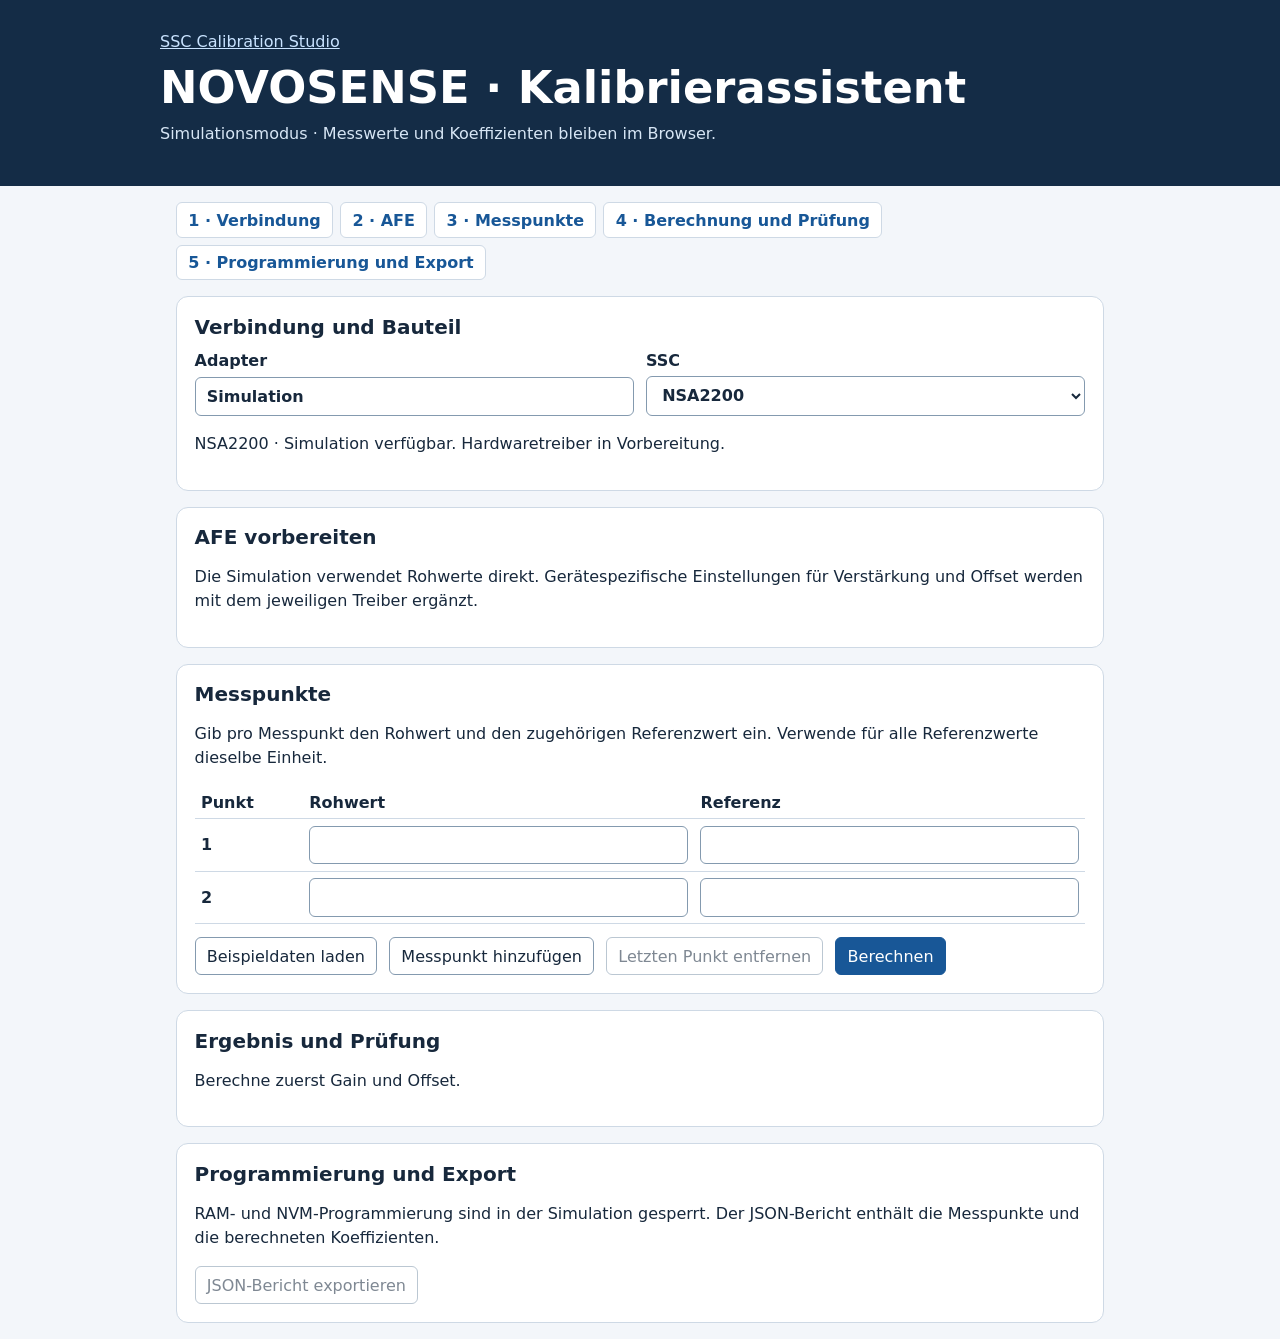
==== index.html @ 07062889 "Herstellerspezifischen SSC-Kalibrierassistenten anlegen" ====
<!doctype html>
<html lang="de">
<meta charset="utf-8">
<meta name="viewport" content="width=device-width, initial-scale=1">
<title>NOVOSENSE · SSC-Kalibrierassistent</title>
<link rel="stylesheet" href="./style.css">
<header><div><a href="https://vadergit.github.io/SSC-Calibration-Studio/">SSC Calibration Studio</a><h1>NOVOSENSE · Kalibrierassistent</h1><p>Simulationsmodus · Messwerte und Koeffizienten bleiben im Browser.</p></div></header>
<main>
<nav class="steps" aria-label="Kalibrierschritte">
  <a href="#device">1 · Verbindung</a>
  <a href="#afe">2 · AFE</a>
  <a href="#measurement">3 · Messpunkte</a>
  <a href="#verification">4 · Berechnung und Prüfung</a>
  <a href="#programming">5 · Programmierung und Export</a>
</nav>
<section aria-labelledby="device"><h2 id="device">Verbindung und Bauteil</h2><div class="fields">
<label>Adapter<input value="Simulation" readonly></label><label>SSC<select id="model"></select></label>
</div><p id="modelStatus"></p></section>
<section aria-labelledby="afe"><h2 id="afe">AFE vorbereiten</h2>
<p>Die Simulation verwendet Rohwerte direkt. Gerätespezifische Einstellungen für Verstärkung und Offset werden mit dem jeweiligen Treiber ergänzt.</p></section>
<section aria-labelledby="measurement"><h2 id="measurement">Messpunkte</h2>
<p>Gib pro Messpunkt den Rohwert und den zugehörigen Referenzwert ein. Verwende für alle Referenzwerte dieselbe Einheit.</p>
<form id="calibration">
<div class="table"><table><thead><tr><th scope="col">Punkt</th><th scope="col">Rohwert</th><th scope="col">Referenz</th></tr></thead><tbody id="points"></tbody></table></div>
<div class="actions"><button type="button" id="example">Beispieldaten laden</button><button type="button" id="add">Messpunkt hinzufügen</button><button type="button" id="remove">Letzten Punkt entfernen</button><button class="primary">Berechnen</button></div>
</form></section>
<section aria-labelledby="verification"><h2 id="verification">Ergebnis und Prüfung</h2>
<p id="status" role="status">Berechne zuerst Gain und Offset.</p>
<dl id="result" hidden><div><dt>Gain</dt><dd id="gain"></dd></div><div><dt>Offset</dt><dd id="offset"></dd></div><div><dt>Max. absoluter Punktfehler</dt><dd id="error"></dd></div></dl>
<div id="check" hidden><label>Unabhängiger Prüfrohwert<input id="checkRaw" type="number" step="any"></label><p>Berechneter Referenzwert <output id="checkResult">—</output></p></div>
</section>
<section aria-labelledby="programming"><h2 id="programming">Programmierung und Export</h2>
<p>RAM- und NVM-Programmierung sind in der Simulation gesperrt. Der JSON-Bericht enthält die Messpunkte und die berechneten Koeffizienten.</p>
<button type="button" id="export" disabled>JSON-Bericht exportieren</button></section>
</main>
<script type="module" src="./app.mjs"></script>
</html>
---- style.css ----
:root{font-family:system-ui,sans-serif;color:#17283c;background:#f3f6fa;--line:#ced9e5;--brand:#185797}
*{box-sizing:border-box}body{margin:0}header{background:#142c46;color:#fff;padding:2rem 1rem}header div,main{max-width:960px;margin:auto}header a{color:#c9e3ff}h1{margin:.65rem 0 .2rem;font-size:clamp(1.8rem,5vw,2.8rem)}header p{color:#d7e6f5;margin:.5rem 0}
main{padding:1rem;display:grid;gap:1rem}section{background:white;border:1px solid var(--line);border-radius:12px;padding:1.1rem}h2{margin:0 0 .75rem;font-size:1.25rem}p{line-height:1.5}.fields,.actions,dl{display:flex;flex-wrap:wrap;gap:.75rem}.fields label{flex:1 1 230px}label{display:grid;gap:.35rem;font-weight:600}
input,select,button{font:inherit;border:1px solid #849aaf;border-radius:6px;padding:.55rem .7rem;color:inherit;background:#fff;min-width:0}button{cursor:pointer}button:disabled{opacity:.55;cursor:default}.primary{color:white;background:var(--brand);border-color:var(--brand)}:focus-visible{outline:3px solid #538fd3;outline-offset:2px}
table{border-collapse:collapse;width:100%;margin-bottom:.8rem}th,td{text-align:left;padding:.4rem;border-bottom:1px solid var(--line)}td input{width:100%}dt{font-weight:600}dd{margin:.35rem 0 0}dl div{background:#edf4fc;padding:.65rem;border-radius:6px;flex:1 1 180px}#check{margin:.8rem 0}#check input{max-width:20rem}[hidden]{display:none!important}
.steps{display:flex;flex-wrap:wrap;gap:.45rem}.steps a{padding:.45rem .7rem;border:1px solid var(--line);background:white;border-radius:6px;color:var(--brand);font-weight:600;text-decoration:none}.steps a:hover{text-decoration:underline}
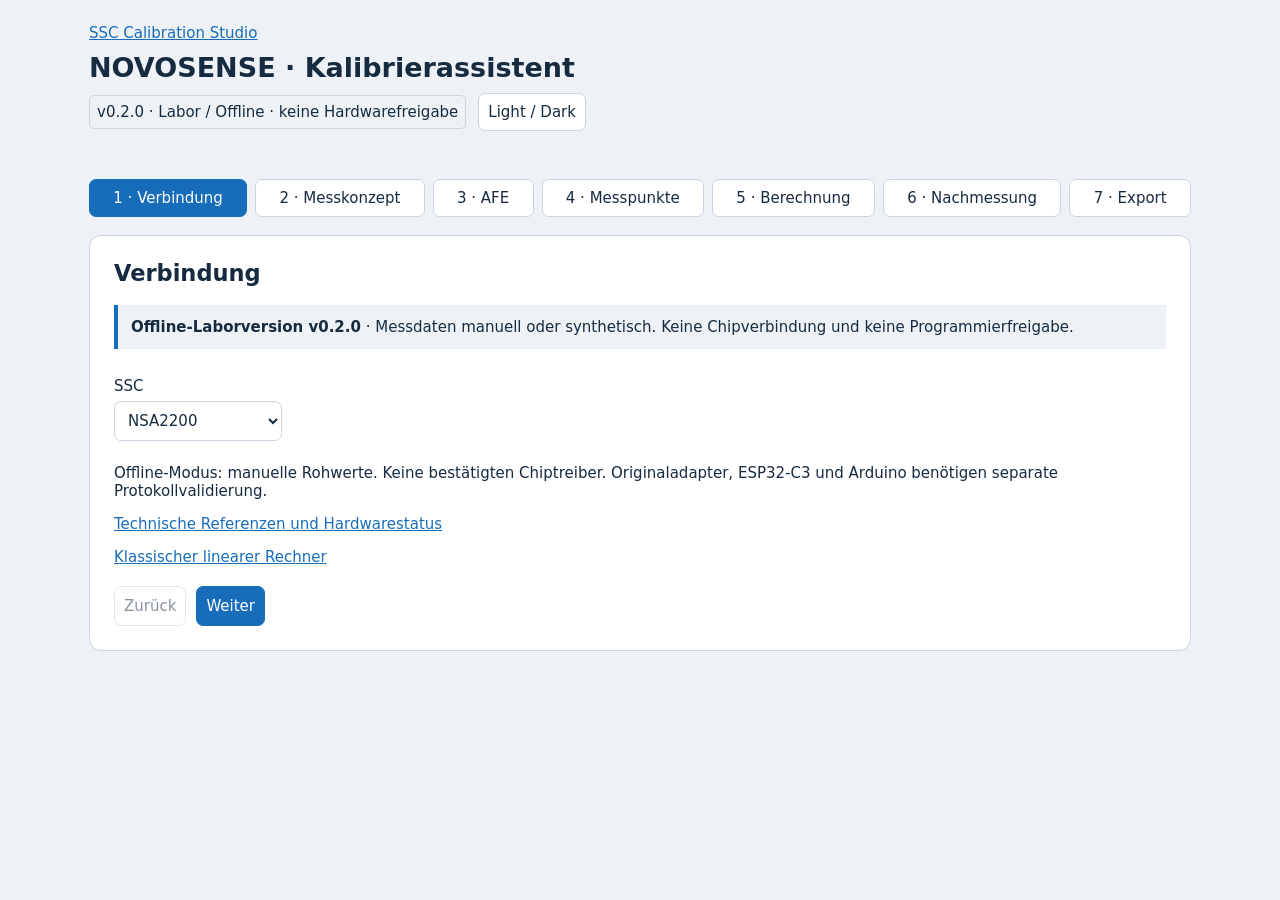
==== commit 3aa1574e: "Prepare v0.2.0 guided offline release with verified engineering helpers" ====
--- a/index.html
+++ b/index.html
@@ -1,37 +1 @@
-<!doctype html>
-<html lang="de">
-<meta charset="utf-8">
-<meta name="viewport" content="width=device-width, initial-scale=1">
-<title>NOVOSENSE · SSC-Kalibrierassistent</title>
-<link rel="stylesheet" href="./style.css">
-<header><div><a href="https://vadergit.github.io/SSC-Calibration-Studio/">SSC Calibration Studio</a><h1>NOVOSENSE · Kalibrierassistent</h1><p>Simulationsmodus · Messwerte und Koeffizienten bleiben im Browser.</p></div></header>
-<main>
-<nav class="steps" aria-label="Kalibrierschritte">
-  <a href="#device">1 · Verbindung</a>
-  <a href="#afe">2 · AFE</a>
-  <a href="#measurement">3 · Messpunkte</a>
-  <a href="#verification">4 · Berechnung und Prüfung</a>
-  <a href="#programming">5 · Programmierung und Export</a>
-</nav>
-<section aria-labelledby="device"><h2 id="device">Verbindung und Bauteil</h2><div class="fields">
-<label>Adapter<input value="Simulation" readonly></label><label>SSC<select id="model"></select></label>
-</div><p id="modelStatus"></p></section>
-<section aria-labelledby="afe"><h2 id="afe">AFE vorbereiten</h2>
-<p>Die Simulation verwendet Rohwerte direkt. Gerätespezifische Einstellungen für Verstärkung und Offset werden mit dem jeweiligen Treiber ergänzt.</p></section>
-<section aria-labelledby="measurement"><h2 id="measurement">Messpunkte</h2>
-<p>Gib pro Messpunkt den Rohwert und den zugehörigen Referenzwert ein. Verwende für alle Referenzwerte dieselbe Einheit.</p>
-<form id="calibration">
-<div class="table"><table><thead><tr><th scope="col">Punkt</th><th scope="col">Rohwert</th><th scope="col">Referenz</th></tr></thead><tbody id="points"></tbody></table></div>
-<div class="actions"><button type="button" id="example">Beispieldaten laden</button><button type="button" id="add">Messpunkt hinzufügen</button><button type="button" id="remove">Letzten Punkt entfernen</button><button class="primary">Berechnen</button></div>
-</form></section>
-<section aria-labelledby="verification"><h2 id="verification">Ergebnis und Prüfung</h2>
-<p id="status" role="status">Berechne zuerst Gain und Offset.</p>
-<dl id="result" hidden><div><dt>Gain</dt><dd id="gain"></dd></div><div><dt>Offset</dt><dd id="offset"></dd></div><div><dt>Max. absoluter Punktfehler</dt><dd id="error"></dd></div></dl>
-<div id="check" hidden><label>Unabhängiger Prüfrohwert<input id="checkRaw" type="number" step="any"></label><p>Berechneter Referenzwert <output id="checkResult">—</output></p></div>
-</section>
-<section aria-labelledby="programming"><h2 id="programming">Programmierung und Export</h2>
-<p>RAM- und NVM-Programmierung sind in der Simulation gesperrt. Der JSON-Bericht enthält die Messpunkte und die berechneten Koeffizienten.</p>
-<button type="button" id="export" disabled>JSON-Bericht exportieren</button></section>
-</main>
-<script type="module" src="./app.mjs"></script>
-</html>
+<!doctype html><html lang="de"><meta charset="utf-8"><meta name="viewport" content="width=device-width,initial-scale=1"><meta name="description" content="NOVOSENSE Offline-Laborassistent für Druck- und Temperaturkalibrierung"><title>NOVOSENSE · Geführter Kalibrierassistent</title><link rel="stylesheet" href="guided.css"><header><a href="https://vadergit.github.io/SSC-Calibration-Studio/">SSC Calibration Studio</a><h1>NOVOSENSE · Kalibrierassistent</h1><span class="tag">v0.2.0 · Labor / Offline · keine Hardwarefreigabe</span><button id="theme">Light / Dark</button></header><main><nav id="nav"></nav><section id="panel"></section><footer id="message" role="status" aria-live="polite"></footer></main><script type="module" src="guided.mjs"></script></html>
--- a/guided.css
+++ b/guided.css
@@ -0,0 +1,2 @@
+:root{color-scheme:light;--bg:#eef2f6;--card:#fff;--ink:#172b40;--line:#cbd5e1;--accent:#176dba}html.dark{color-scheme:dark;--bg:#101923;--card:#192737;--ink:#e2eaf3;--line:#42556a;--accent:#68adf2}*{box-sizing:border-box}body{margin:0;background:var(--bg);color:var(--ink);font:15px system-ui,sans-serif}header,main{max-width:1150px;margin:auto;padding:24px}header h1{font-size:27px;margin:10px 0}a{color:var(--accent)}nav{display:flex;flex-wrap:wrap;gap:8px;margin-bottom:18px}button,input,select{font:inherit;color:inherit;background:var(--card);border:1px solid var(--line);border-radius:7px;padding:9px}button{cursor:pointer}button:disabled{opacity:.5;cursor:not-allowed}button.active,.primary{background:var(--accent);color:var(--card);border-color:var(--accent)}section{background:var(--card);border:1px solid var(--line);border-radius:12px;padding:24px}label{display:inline-flex;flex-direction:column;gap:6px;margin:8px 16px 8px 0}table{width:100%;border-collapse:collapse}td,th{text-align:left;padding:8px;border-bottom:1px solid var(--line)}td input{width:100%;min-width:75px} .scroll{overflow:auto}.tag{display:inline-block;border:1px solid var(--line);padding:7px;border-radius:5px;margin-right:12px}footer{padding:15px;white-space:pre-wrap}pre{white-space:pre-wrap;overflow-wrap:anywhere}.actions{display:flex;flex-wrap:wrap;gap:10px;margin-top:20px}@media(max-width:600px){header,main{padding:12px}section{padding:12px}}@media print{nav,button,header a{display:none}body,section{background:white;color:black}}
+.notice{border-left:4px solid var(--accent);background:var(--bg);padding:13px;margin:0 0 20px}.graph{max-width:800px;width:100%;margin-top:20px}.actions button{min-height:40px}nav button{flex:1 1 auto}section h2{margin-top:0}pre{background:var(--bg);border:1px solid var(--line);padding:12px;border-radius:8px;font-size:13px}button:focus-visible,input:focus-visible,select:focus-visible{outline:2px solid var(--accent);outline-offset:2px}
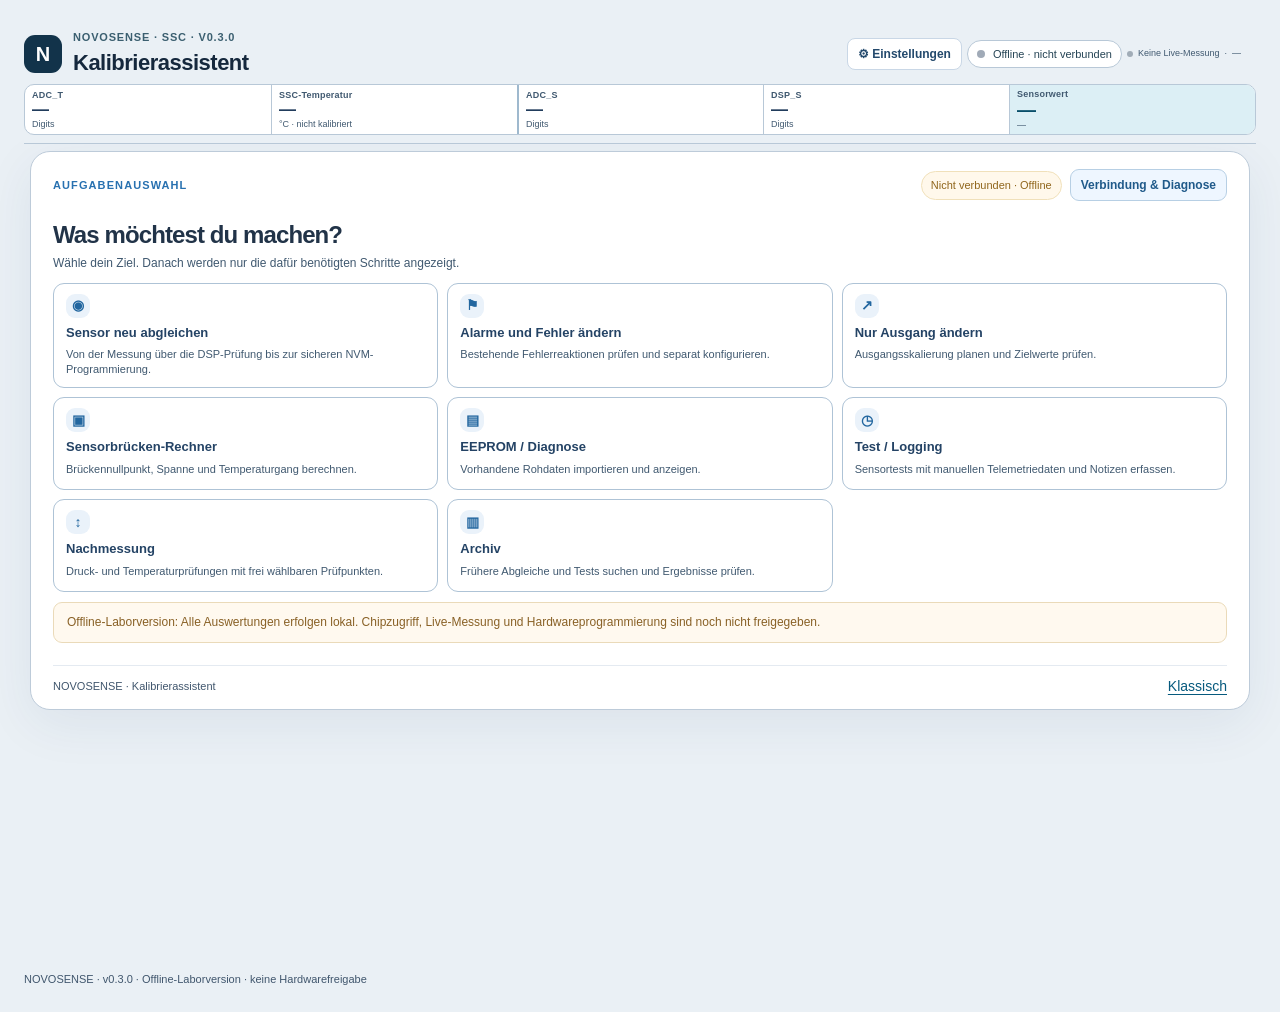
==== commit 0e6c4aec: "Rebuild NOVOSENSE guided UI with original ELMOS master styles and task layout" ====
--- a/index.html
+++ b/index.html
@@ -1 +1,11 @@
-<!doctype html><html lang="de"><meta charset="utf-8"><meta name="viewport" content="width=device-width,initial-scale=1"><meta name="description" content="NOVOSENSE Offline-Laborassistent für Druck- und Temperaturkalibrierung"><title>NOVOSENSE · Geführter Kalibrierassistent</title><link rel="stylesheet" href="guided.css"><header><a href="https://vadergit.github.io/SSC-Calibration-Studio/">SSC Calibration Studio</a><h1>NOVOSENSE · Kalibrierassistent</h1><span class="tag">v0.2.0 · Labor / Offline · keine Hardwarefreigabe</span><button id="theme">Light / Dark</button></header><main><nav id="nav"></nav><section id="panel"></section><footer id="message" role="status" aria-live="polite"></footer></main><script type="module" src="guided.mjs"></script></html>+<!DOCTYPE html><html lang="de-CH" class="guided-active"><head><meta charset="UTF-8"><meta name="viewport" content="width=device-width, initial-scale=1"><title>NOVOSENSE – Kalibrierassistent</title><script>try{document.documentElement.dataset.theme=localStorage.getItem('novo-theme')==='dark'?'dark':'light'}catch{}</script><link rel="stylesheet" href="master-base.css"><link rel="stylesheet" href="guided.css"><link rel="stylesheet" href="interface.css"><link rel="stylesheet" href="settings-refresh.css"><link rel="stylesheet" href="theme.css"><link rel="stylesheet" href="novosense.css"></head><body data-app-version="0.3.0"><div class="wrap"><header class="top">
+<div class="brand"><div class="logo" aria-hidden="true">N</div><div><div class="eyebrow">NOVOSENSE · SSC · v0.3.0</div><h1>Kalibrierassistent</h1></div></div>
+<div class="live-overview" role="group" aria-label="Live-Sensorwerte: zuerst Temperatur, danach Druck und Sensorwert">
+  <div class="live-kpi" title="ADC_T · Temperatur-Rohwert, keine direkte Temperatur in °C."><span class="live-kpi-label">ADC_T</span><span class="live-kpi-reading" id="liveAdcT">—</span><span class="live-kpi-unit">Digits</span></div>
+  <div class="live-kpi" title="Keine Live-Temperatur ohne Hardwaretreiber."><span class="live-kpi-label">SSC-Temperatur</span><span class="live-kpi-reading" id="liveTempC">—</span><span class="live-kpi-unit" id="liveTempUnit">°C · nicht kalibriert</span></div>
+  <div class="live-kpi live-kpi-pressure-start" title="Unkompensierter Druck-Rohwert, manuell erfasst."><span class="live-kpi-label">ADC_S <span id="liveAdcAlert" class="live-alert" hidden>!</span></span><span class="live-kpi-reading" id="liveAdcS">—</span><span class="live-kpi-unit">Digits</span></div>
+  <div class="live-kpi" title="Kein Chip-DSP-Wert ohne Hardwaretreiber."><span class="live-kpi-label">DSP_S</span><span class="live-kpi-reading" id="liveDspS">—</span><span class="live-kpi-unit">Digits</span></div>
+  <div class="live-kpi live-kpi-primary"><span class="live-kpi-label">Sensorwert</span><span class="live-kpi-reading" id="livePressure">—</span><span class="live-kpi-unit live-pressure-meta"><span id="livePressureUnit">—</span> <button type="button" id="livePressureInfo" class="live-pressure-info" hidden aria-label="Berechnungsdetails" aria-describedby="livePressureTooltip">?</button><span id="livePressureTooltip" class="live-pressure-tooltip" role="tooltip"></span></span></div>
+</div>
+<div class="live-connection"><div class="connection-actions"><button type="button" id="guidedHomeTop" class="settings-gear guided-home-top" title="Zur geführten Aufgabenauswahl">↩ Aufgabenauswahl</button><button type="button" id="archiveOpen" class="settings-gear" title="Lokales Kalibrierarchiv durchsuchen" hidden>▤ Archiv</button><button type="button" id="verificationOpen" hidden aria-hidden="true" tabindex="-1" title="Nachmessung öffnen"></button><button type="button" id="guidedLaunchTop" class="settings-gear" title="Zur geführten Ansicht wechseln" aria-pressed="false">◇ Geführt</button><button type="button" id="settingsOpen" class="settings-gear" aria-expanded="false" aria-controls="settingsPanel" title="App-Einstellungen öffnen">⚙ Einstellungen</button><span class="chip"><span class="dot" id="statusDot"></span><span id="status">Offline · nicht verbunden</span></span><span class="live-meta"><span class="live-meta-dot" id="liveStateDot"></span><span id="liveState">Keine Live-Messung</span><span aria-hidden="true">·</span><span id="liveLastRead">—</span><span id="liveDiagnostic" title="Erfolgreiche ADC_S-Live-Abfragen / Versuche" style="font-size:10px;opacity:.85"></span></span></div></div>
+</header><section id="settingsPanel" class="settings-panel" hidden aria-label="App-Einstellungen"><div class="settings-panel-head"><div><strong>App-Einstellungen</strong><span>Darstellung und Messverhalten</span></div></div><div class="settings-body"><section class="settings-group"><h3>Darstellung</h3><div class="settings-fields"><label>Farbmodus<select id="settingsTheme"><option value="light">Hell</option><option value="dark">Dunkel</option></select></label></div><label class="toggle"><input id="expertMode" type="checkbox"> Expertenparameter</label><p class="settings-caption">Wird lokal im Browser gespeichert.</p></section><section class="settings-group"><h3>Hilfen &amp; Tools</h3><p><a href="docs.html">Technische Referenzen</a> · <a href="https://vadergit.github.io/SSC-Calibration-Studio/">SSC Calibration Studio</a></p><p>Offline-Laborversion. Keine Hardwarefreigabe.</p></section></div></section><section id="guidedWorkspace" aria-label="Geführter Sensor-Kalibrierassistent"></section><div class="foot">NOVOSENSE · v0.3.0 · Offline-Laborversion · keine Hardwarefreigabe</div></div><script type="module" src="novosense.mjs"></script></body></html>
--- a/master-base.css
+++ b/master-base.css
@@ -0,0 +1,772 @@
+html.guided-restore-pending .content{visibility:hidden}
+
+:root{--bg:#f5f7f9;--paper:#fff;--ink:#25354a;--muted:#68778b;--line:#dce4ed;--blue:#2867a6;--blue-soft:#eaf3fc;--red:#9c3540;--yellow:#a26817;--green:#27715b}*{box-sizing:border-box}body{margin:0;background:var(--bg);color:var(--ink);font:14px/1.5 -apple-system,BlinkMacSystemFont,"Segoe UI",Arial,sans-serif}button,input,select{font:inherit}button{border:1px solid var(--line);background:#fff;color:var(--ink);border-radius:9px;padding:10px 15px;cursor:pointer;font-weight:600}button:hover:not(:disabled){border-color:#8badca;background:#f8fbff}button.primary{color:#fff;background:var(--blue);border-color:var(--blue)}button.primary:hover:not(:disabled),button.primary:focus-visible{background:#174b82;border-color:#174b82;color:#fff}button.primary:active:not(:disabled){background:#10375f;color:#fff}button.danger:focus-visible{color:#fff;background:#812d26}button:focus-visible{outline:2px solid #4385c7;outline-offset:2px}button:disabled{opacity:.45;cursor:not-allowed}input,select{width:100%;border:1px solid #cedae6;background:white;color:var(--ink);border-radius:9px;padding:10px 11px}input[type=range]{accent-color:var(--blue);padding:0}input[type=checkbox]{width:auto;accent-color:var(--blue)}label{display:block;font-size:12px;font-weight:650;color:var(--muted)}label input,label select{margin-top:5px;font-size:14px}h1{font-size:22px;margin:0;letter-spacing:-.5px}h2{font-size:20px;margin:0 0 9px;letter-spacing:-.35px}h3{font-size:14px;margin:0 0 9px}p{margin:6px 0 13px}.muted{color:var(--muted)}.small{font-size:12px}.mono{font:12px/1.5 SFMono-Regular,Consolas,Monaco,monospace}.wrap{max-width:1270px;margin:auto;padding:24px}.top{display:flex;justify-content:space-between;gap:12px;align-items:center;padding:2px 0 24px}.brand{display:flex;align-items:center;gap:11px}.logo{width:38px;height:38px;border-radius:10px;display:grid;place-items:center;color:#fff;background:var(--blue);font-size:20px;font-weight:850}.eyebrow{font-size:11px;color:var(--blue);font-weight:800;letter-spacing:.11em;text-transform:uppercase}.chip{display:inline-flex;align-items:center;gap:8px;border:1px solid var(--line);border-radius:40px;padding:7px 11px;font-size:12px;background:white}.dot{width:8px;height:8px;background:#a0aab7;border-radius:50%}.dot.active{background:var(--green)}.dot.demo{background:var(--yellow)}.content{display:grid;grid-template-columns:240px 1fr;gap:22px;align-items:start}.side{display:grid;gap:7px}.stepBtn{display:flex;gap:11px;width:100%;align-items:center;text-align:left;padding:13px 12px;border-color:transparent;background:transparent;font-size:13px}.stepBtn.active{background:var(--blue-soft);border-color:#c6dced;color:#1a528b}.num{width:25px;height:25px;display:grid;place-items:center;background:#e6ebf0;border-radius:7px;color:#536479}.stepBtn.active .num{background:var(--blue);color:#fff}.sidebox,.card{background:var(--paper);border:1px solid var(--line);border-radius:13px}.sidebox{padding:16px;margin-top:14px}.sidebox strong{font-size:12px}.sidebox p{font-size:12px;margin-bottom:0}.main{display:grid;gap:17px}.card{padding:24px}.panel[hidden]{display:none}.fieldrow{display:grid;grid-template-columns:repeat(2,minmax(0,1fr));gap:13px}.triple{display:grid;grid-template-columns:repeat(3,minmax(0,1fr));gap:12px}.stat{background:#fafcfe;border:1px solid #e4eaf2;border-radius:10px;padding:16px}.stat small{font-size:11px;color:var(--muted);display:block}.stat strong{display:block;font-size:25px;letter-spacing:-.7px;font-variant-numeric:tabular-nums}.stat em{font-size:11px;color:var(--muted);font-style:normal}.flex{display:flex;flex-wrap:wrap;align-items:center;gap:9px}.between{display:flex;align-items:center;justify-content:space-between;gap:14px}.callout{padding:12px 14px;border:1px solid #d2e2f2;background:#f4f9fe;border-radius:9px;margin:14px 0;font-size:13px}.callout.warn{background:#fffaf2;border-color:#ecd9b8;color:#735122}.callout.error{background:#fff4f4;border-color:#eccbd1;color:#85323a}.callout.success{background:#f0faf6;border-color:#b7dfd0;color:#1e6651}.nav{display:flex;justify-content:space-between;border-top:1px solid var(--line);margin-top:22px;padding-top:15px}.sliderrow{display:grid;grid-template-columns:100px 1fr 65px;align-items:center;gap:17px;padding:14px 0;border-bottom:1px solid #ebf0f5}.sliderrow output{text-align:right;font-weight:800}.mutedline{border-top:1px solid #edf1f5;margin:16px 0}.half{display:grid;grid-template-columns:1.2fr 1fr;gap:14px}.range{background:#fafbfd;border:1px solid #e4eaf2;padding:16px;border-radius:10px}.range .fieldrow{grid-template-columns:repeat(2,minmax(0,1fr))}.range strong{font-size:13px}canvas{width:100%;height:192px;display:block;background:#fbfdff;border:1px solid #e6edf4;border-radius:10px}.help{cursor:help;color:var(--blue);border-radius:100%;font-size:11px;border:1px solid #aec8df;background:#f0f7fd;width:17px;height:17px;display:inline-grid;place-items:center;margin-left:4px;vertical-align:middle}.help[hidden]{display:none}.tooltip{display:none;position:fixed;z-index:100;max-width:310px;min-width:170px;background:#263a50;color:white;font-size:12px;line-height:1.45;border-radius:10px;padding:11px 13px;box-shadow:0 8px 30px #0002;pointer-events:none}.tooltip.visible{display:block}details{border-top:1px solid var(--line);margin-top:17px;padding-top:12px}details summary{font-weight:700;cursor:pointer;color:var(--blue)}details .inner{margin-top:15px}.monoarea{font:11px/1.5 ui-monospace,Consolas,monospace;white-space:pre-wrap;overflow:auto;max-height:210px;background:#19283b;color:#d3e6ed;padding:13px;border-radius:8px}.foot{padding:10px 0 0;font-size:11px;color:var(--muted)}.pill{font-size:11px;padding:4px 8px;border-radius:8px;border:1px solid #cfdeed;color:#335a81;background:#f8fbfe}.lock{font-weight:650;color:#8c4050}.toggle{display:flex;align-items:center;gap:8px;font-size:13px;color:var(--ink)}.toggle input{margin:0}.kpiNote{font-size:12px;color:var(--muted);margin-top:8px}.connectionActions{margin:13px 0}.avoid{color:var(--red);font-weight:700}@media(max-width:900px){.content{grid-template-columns:1fr}.side{display:flex;flex-wrap:wrap;gap:6px}.stepBtn{width:auto}.sidebox{display:none}.wrap{padding:15px}}@media(max-width:600px){.fieldrow,.triple,.half{grid-template-columns:1fr}.card{padding:17px}.top{align-items:flex-start}.sliderrow{grid-template-columns:64px 1fr 45px;gap:10px}}[hidden]{display:none!important}
+button.danger{background:#9e3e34;border-color:#9e3e34;color:#fff}button.danger:hover{background:#812d26}
+.stepBtn.locked{opacity:.55}.stepBtn.locked .num{background:#e9edf2}.range label{font-size:12px}.range input[type=text]{margin:6px 0 12px}.flowStatus{font-weight:650}
+.dsp-live{border:1px solid #cfdfea;background:#f8fbfd;border-radius:12px;padding:17px 19px;margin:15px 0}
+.dsp-live .dsp-head{display:flex;justify-content:space-between;gap:10px;align-items:center;flex-wrap:wrap}
+.dsp-live .dsp-main{display:flex;align-items:baseline;gap:9px;margin:7px 0 4px;flex-wrap:wrap}
+.dsp-live .dsp-number{font-size:38px;line-height:1.15;font-weight:780;color:var(--blue);font-variant-numeric:tabular-nums}
+.dsp-live .dsp-unit{font-size:18px;font-weight:700}
+.dsp-live .dsp-sub{font-size:12px;color:var(--muted);line-height:1.5}
+.dsp-live .dsp-mode{font-size:12px;color:var(--ink);background:#e8f0f9;padding:3px 9px;border-radius:20px}
+
+.cal-point-row{border:1px solid var(--line);border-radius:11px;padding:15px;margin:11px 0;background:#fff}
+.cal-point-row .between{margin-bottom:10px}
+.cal-point-row h3{margin:0}
+.cal-point-row .fieldrow{align-items:end}
+.reference-value{display:block;margin:8px 0 4px;font-size:17px;color:var(--ink)}
+.cal-point-status{display:inline-flex;align-items:center;justify-content:center;padding:7px 12px;border-radius:8px;border:1px solid #cdd7e2;background:#eff3f7;color:#475569;font-size:12px;font-weight:750;line-height:1.3}
+.cal-point-status.is-captured{background:#1e694d;border-color:#1e694d;color:#fff}
+.cal-measure-result{margin-top:13px;padding:15px 17px;border:2px solid #26785b;border-left:6px solid #26785b;background:#edf8f2;border-radius:10px;color:#164731}
+.cal-measure-heading{font-size:14px;font-weight:800;color:#13573c;margin-bottom:11px}
+.cal-measure-grid{display:grid;grid-template-columns:repeat(auto-fit,minmax(115px,1fr));gap:11px}
+.cal-measure-cell{padding:9px 12px;background:#fff;border:1px solid #c2dfd0;border-radius:8px}
+.cal-measure-label{display:block;font-size:11px;font-weight:650;color:#45695a}
+.cal-measure-value{display:block;font-weight:790;font-size:19px;line-height:1.35;color:#164f39;font-variant-numeric:tabular-nums;overflow-wrap:anywhere}
+.cal-measure-note{margin-top:10px;font-size:12px;color:#325945}
+.cal-point-row.is-captured{border-color:#7db9a0;background:#fbfefd}
+.cal-sampling-progress{margin-top:10px;padding:9px 12px;border-radius:8px;border:1px solid #b8cfea;background:#eaf3fc;color:#194f80;font-size:13px;font-weight:700}
+
+
+/* Kompakter Workflow, speziell für den finalen NVM-Schritt */
+.main{gap:12px}.card{padding:20px}.stepBtn{padding:10px 12px}.nav{margin-top:14px;padding-top:12px}
+.nvm-compact p{margin:5px 0 10px}.nvm-compact h2{margin-bottom:5px}
+.nvm-compact .callout{padding:9px 11px;margin:9px 0}
+.nvm-compact details{margin-top:10px;padding-top:8px}
+.nvm-compact details .inner{margin-top:8px}
+.nvm-compact .monoarea{max-height:175px;padding:10px}
+.nvm-compact-row{display:flex;flex-wrap:wrap;align-items:center;gap:6px 16px;border:1px solid var(--line);border-radius:9px;background:#f8fbfd;padding:10px 12px;margin:12px 0}
+.nvm-backup-choice{display:inline-flex;align-items:center;gap:7px;color:var(--ink);font-size:13px}
+.nvm-compact .nvm-main-actions{margin-top:9px}
+.nvm-confirm-section{border-top:1px solid var(--line);margin-top:12px;padding-top:12px}
+.nvm-confirm-section h3{margin-bottom:3px}
+.nvm-confirm-section .fieldrow{margin-top:8px;gap:10px}
+.nvm-compact .nvm-risk{margin-top:8px;font-size:11px}
+.nvm-advanced summary{font-size:12px}
+@media(max-width:750px){.nvm-compact .fieldrow{grid-template-columns:1fr}.nvm-compact-row{align-items:flex-start;flex-direction:column}}
+
+/* Messpunkte: Temperaturstufen bündeln; Karten behalten ihre echten Slot-IDs. */
+#calPointRows{display:flex;flex-direction:column}
+/* Messpunkte: kompakte Desktop-Ansicht ohne Änderung an Mess- oder Kalibrierlogik. */
+.panel[data-panel="2"]{padding:18px 20px}
+.panel[data-panel="2"] .cal-intro{font-size:12px;line-height:1.45;margin:3px 0 12px}
+.panel[data-panel="2"] h2{margin-bottom:4px}
+.panel[data-panel="2"] label{font-size:11px}
+.panel[data-panel="2"] input:not([type="checkbox"]),.panel[data-panel="2"] select{padding:6px 9px;min-height:35px;border-radius:7px;font-size:13px;margin-top:3px}
+.panel[data-panel="2"] .cal-setup-grid{display:grid;grid-template-columns:minmax(165px,1.5fr) minmax(95px,.72fr) minmax(98px,.85fr) minmax(120px,.96fr) minmax(120px,.96fr);gap:8px;align-items:end}
+.panel[data-panel="2"] .cal-setup-grid #customUnitLabel{grid-column:span 2}
+.panel[data-panel="2"] #calPointPlanMsg{margin:10px 0;padding:8px 11px;font-size:12px}
+.panel[data-panel="2"] .cal-point-row{padding:10px 12px;margin:7px 0;border-radius:9px}
+.panel[data-panel="2"] .cal-point-row .between{margin-bottom:7px;gap:8px}
+.panel[data-panel="2"] .cal-point-row h3{font-size:13px}
+.panel[data-panel="2"] .cal-point-row .fieldrow{display:grid;grid-template-columns:minmax(160px,2.0fr) minmax(105px,1fr) minmax(95px,.85fr) auto;gap:10px;align-items:end}
+.panel[data-panel="2"] .reference-value{font-size:14px;padding:6px 0 4px;margin:3px 0 0;min-height:35px}
+.panel[data-panel="2"] .cal-card-action{display:flex;align-items:end}
+.panel[data-panel="2"] .cal-card-action button{padding:7px 11px;min-height:35px;white-space:nowrap;font-size:12px;border-radius:7px}
+.panel[data-panel="2"] .cal-point-status{padding:4px 8px;font-size:11px;white-space:nowrap}
+.panel[data-panel="2"] .cal-sampling-progress{margin:9px 0 0;padding:7px 9px;font-size:12px}
+.panel[data-panel="2"] .cal-measure-result{margin-top:9px;padding:9px 11px;border-width:1px;border-left-width:4px}
+.panel[data-panel="2"] .cal-measure-heading{font-size:12px;margin-bottom:6px}
+.panel[data-panel="2"] .cal-measure-grid{grid-template-columns:repeat(4,minmax(0,1fr));gap:7px}
+.panel[data-panel="2"] .cal-measure-cell{padding:6px 8px;border-radius:7px}
+.panel[data-panel="2"] .cal-measure-value{font-size:15px}
+.panel[data-panel="2"] .cal-measure-label{font-size:10px}
+.panel[data-panel="2"] .cal-measure-note{margin-top:6px;font-size:11px}
+.panel[data-panel="2"] .triple{gap:8px}
+.panel[data-panel="2"] .stat{padding:10px}
+.panel[data-panel="2"] .stat strong{font-size:19px}
+.panel[data-panel="2"] #calMsg,.panel[data-panel="2"] #recommendation{margin:9px 0;padding:9px 11px;font-size:12px}
+@media(max-width:1170px){
+ .panel[data-panel="2"] .cal-setup-grid{grid-template-columns:repeat(3,minmax(0,1fr))}
+ .panel[data-panel="2"] .cal-point-row .fieldrow{grid-template-columns:minmax(150px,1.6fr) minmax(100px,1fr) minmax(90px,.75fr)}
+ .panel[data-panel="2"] .cal-card-action{grid-column:1/-1}
+}
+@media(max-width:750px){
+ .panel[data-panel="2"] .cal-setup-grid{grid-template-columns:repeat(2,minmax(0,1fr))}
+ .panel[data-panel="2"] .cal-point-row .fieldrow{grid-template-columns:repeat(2,minmax(0,1fr))}
+ .panel[data-panel="2"] .cal-card-action{grid-column:1/-1}
+ .panel[data-panel="2"] .cal-measure-grid{grid-template-columns:repeat(2,minmax(0,1fr))}
+}
+@media(max-width:430px){
+ .panel[data-panel="2"]{padding:14px 12px}
+ .panel[data-panel="2"] .cal-point-row .fieldrow{grid-template-columns:1fr}
+ .panel[data-panel="2"] .cal-point-row .fieldrow label:first-child{grid-column:1}
+ .panel[data-panel="2"] .cal-card-action{grid-column:1}
+ .panel[data-panel="2"] .cal-setup-grid{grid-template-columns:1fr 1fr}
+ .panel[data-panel="2"] .cal-setup-grid label:first-child{grid-column:1/-1}
+}
+
+
+/* Permanente Messwertübersicht – eine Zeile mit sauberen Spalten auf Desktop. */
+.top{display:grid;grid-template-columns:minmax(205px,245px) minmax(0,1fr) auto;align-items:center;gap:16px;padding:8px 0 15px;position:sticky;top:0;z-index:24;background:var(--bg);border-bottom:1px solid var(--line)}
+.brand{min-width:0}
+.live-overview{min-width:0;display:grid;grid-template-columns:repeat(5,minmax(0,1fr));gap:6px;align-items:stretch}
+.live-kpi{display:flex;flex-direction:column;justify-content:center;min-width:0;padding:6px 10px;border:1px solid var(--line);background:#fff;border-radius:8px}
+.live-kpi-primary{border-color:#b9d3ea;background:#f1f7fd}
+.live-kpi-label{font-size:10px;line-height:1.15;letter-spacing:.025em;font-weight:750;color:#536b81}
+.live-kpi-reading{font-size:18px;line-height:1.28;font-weight:800;letter-spacing:-.35px;color:#213c5c;white-space:nowrap;font-variant-numeric:tabular-nums}
+.live-kpi-primary .live-kpi-reading{color:#195a94}
+.live-kpi-unit{font-size:10px;line-height:1.15;color:#65768b}
+.live-pressure-meta{display:flex;align-items:center;gap:4px}.live-pressure-info{flex:none;width:15px;height:15px;display:inline-grid;place-items:center;padding:0;border:1px solid currentColor;border-radius:50%;font-size:10px;line-height:1;font-weight:700;background:transparent;color:inherit;cursor:help}.live-pressure-info[hidden]{display:none}
+.live-kpi-primary{position:relative}
+.live-pressure-tooltip{position:absolute;z-index:30;top:calc(100% + 5px);right:0;width:340px;max-width:calc(100vw - 32px);padding:10px 12px;border:1px solid var(--line);border-radius:8px;background:var(--paper);color:var(--ink);box-shadow:0 5px 18px rgba(0,0,0,.16);font-size:12px;line-height:1.55;font-weight:400;white-space:pre-line;overflow-wrap:anywhere;text-align:left;pointer-events:none;visibility:hidden;opacity:0}
+.live-pressure-info:not([hidden]):hover + .live-pressure-tooltip,.live-pressure-info:not([hidden]):focus-visible + .live-pressure-tooltip{visibility:visible;opacity:1}
+@media(max-width:620px){.live-kpi-primary{position:static}.live-pressure-tooltip{right:0;left:0;width:auto;max-width:none}}
+@media(max-width:370px){header.top{position:relative}}
+.live-alert{display:inline-block;background:#f9dcbd;color:#935217;font-size:9px;font-weight:850;padding:1px 4px;border-radius:3px}
+.live-kpi.live-warning{border-color:#eab879;background:#fff7eb}
+.live-kpi.live-warning .live-kpi-reading{color:#97521c}
+.live-connection{display:flex;align-items:flex-end;flex-direction:column;gap:4px;min-width:164px}
+.live-connection .chip{padding:5px 9px;font-size:11px;white-space:nowrap}
+.live-meta{display:flex;align-items:center;justify-content:flex-end;gap:5px;color:#637489;font-size:10px;white-space:nowrap}
+.live-meta-dot{width:6px;height:6px;border-radius:50%;background:#a1acb7;flex-shrink:0}
+.live-meta-dot.is-live{background:#258665}
+.live-meta-dot.is-working{background:#d29a41}
+
+@media(max-width:1320px){
+ .top{grid-template-columns:minmax(0,1fr) auto;gap:8px 12px}
+ .live-overview{grid-column:1/-1;grid-row:2}
+ .live-connection{grid-column:2;grid-row:1}
+}
+@media(max-width:620px){
+ .top{padding:7px 0 9px;gap:6px}
+ .brand h1{font-size:17px}
+ .brand .logo{width:30px;height:30px;font-size:17px}
+ .live-connection{min-width:0}
+ .live-connection .chip{font-size:10px;padding:4px 6px}
+ .live-meta{font-size:9px}
+ .live-overview{gap:4px;grid-template-columns:repeat(3,minmax(0,1fr))}
+ .live-kpi{padding:5px 6px}
+ .live-kpi-reading{font-size:14px}
+ .live-kpi-label,.live-kpi-unit{font-size:9px}
+}
+@media(max-width:370px){
+ .live-overview{grid-template-columns:repeat(2,minmax(0,1fr))}
+ .top{position:static}
+}
+/* Exakte Ausrichtung aller Eingaben und Buttons in Kalibrier-Messpunktkarten. */
+.panel[data-panel="2"] .cal-point-row .fieldrow{grid-template-columns:minmax(0,2.15fr) minmax(0,1fr) minmax(0,.92fr) 184px;align-items:end;gap:9px}
+.panel[data-panel="2"] .cal-card-action{display:flex;align-items:end;min-width:0}
+.panel[data-panel="2"] .cal-card-action button{width:100%;padding:7px 6px;min-height:35px;font-size:11px;text-align:center}
+.panel[data-panel="2"] .cal-point-row .fieldrow label{min-width:0}
+.panel[data-panel="2"] .cal-point-row .fieldrow input{width:100%;min-width:0}
+.panel[data-panel="2"] .cal-setup-grid{grid-template-columns:minmax(0,1.55fr) minmax(0,.73fr) minmax(0,.88fr) minmax(0,1fr) minmax(0,1fr);gap:9px}
+.panel[data-panel="2"] .cal-setup-grid label{min-width:0}
+.panel[data-panel="2"] .cal-setup-grid input,.panel[data-panel="2"] .cal-setup-grid select{min-width:0}
+.panel[data-panel="2"] .cal-point-row .between{align-items:center}
+.panel[data-panel="2"] .cal-point-status{flex-shrink:0}
+@media(max-width:1280px){
+ .panel[data-panel="2"] .cal-point-row .fieldrow{grid-template-columns:minmax(0,1.8fr) minmax(0,.9fr) minmax(0,.75fr) 176px}
+}
+@media(max-width:1100px){
+ .panel[data-panel="2"] .cal-setup-grid{grid-template-columns:repeat(3,minmax(0,1fr))}
+ .panel[data-panel="2"] .cal-point-row .fieldrow{grid-template-columns:minmax(0,1.5fr) minmax(0,.85fr) minmax(0,.75fr)}
+ .panel[data-panel="2"] .cal-card-action{grid-column:1/-1;justify-content:flex-end}
+ .panel[data-panel="2"] .cal-card-action button{width:auto;padding:7px 12px}
+}
+@media(max-width:750px){
+ .panel[data-panel="2"] .cal-setup-grid{grid-template-columns:repeat(2,minmax(0,1fr))}
+ .panel[data-panel="2"] .cal-point-row .fieldrow{grid-template-columns:repeat(2,minmax(0,1fr))}
+ .panel[data-panel="2"] .cal-card-action{grid-column:1/-1}
+}
+@media(max-width:430px){
+ .panel[data-panel="2"] .cal-point-row .fieldrow{grid-template-columns:1fr}
+ .panel[data-panel="2"] .cal-card-action{grid-column:1}
+}
+
+
+.nvm-uid-field{grid-template-columns:minmax(180px,360px)!important}
+.nvm-uid-field input{font-family:ui-monospace,SFMono-Regular,Consolas,monospace;letter-spacing:.6px}
+/* Eigenständige, kompakte App-Einstellungen rechts oben. */
+.connection-actions{display:flex;align-items:center;gap:9px}
+.settings-gear{border:1px solid #c9d7e6;border-radius:8px;background:#fff;color:#23496c;padding:6px 10px;font-weight:750;font-size:12px;min-height:31px}
+.settings-gear:hover:not(:disabled),.settings-gear:focus-visible{background:#eaf3fe;color:#17426b;border-color:#86add3}
+.settings-panel{position:fixed;z-index:60;top:72px;right:max(18px,calc((100vw - 1450px)/2));width:min(410px,calc(100vw - 25px));max-height:calc(100vh - 90px);overflow:auto;background:#fff;border:1px solid #c8d6e6;border-radius:12px;box-shadow:0 14px 45px rgba(21,40,65,.19);padding:14px 16px}
+.settings-panel-head{display:flex;align-items:center;justify-content:space-between;border-bottom:1px solid #d6e2ed;padding-bottom:9px;margin-bottom:12px}
+.settings-panel-head strong{font-size:15px}
+.settings-panel-head button{font-size:11px;padding:6px 9px}
+.settings-panel .settings-body{display:grid;gap:13px}
+.settings-panel .toggle{font-size:13px}
+.settings-panel .settings-fields{display:grid;grid-template-columns:1fr 1fr;gap:10px}
+.settings-panel .settings-fields label{display:block;min-width:0;font-size:11px;font-weight:650;color:#53667b}
+.settings-panel .settings-fields input,.settings-panel .settings-fields select{margin-top:5px;min-height:34px;padding:6px 8px;width:100%;font-size:12px}
+.settings-panel .settings-note{font-size:11px;color:#53708b;background:#f4f8fc;padding:8px 10px;border-radius:7px}
+.settings-panel .settings-archive-box{border:1px solid #d2e0eb;border-radius:9px;background:#f7fafc;padding:9px 10px;display:grid;gap:4px;min-width:0}
+.settings-panel .settings-archive-row{display:flex;align-items:center;justify-content:space-between;gap:10px;min-width:0}
+.settings-panel .settings-archive-current{min-width:0;flex:1;display:grid;gap:2px}
+.settings-panel .settings-archive-current strong{font-size:13px;line-height:1.35;color:var(--ink,#214763);overflow-wrap:anywhere}
+.settings-panel .settings-archive-current small{font-size:10px;color:var(--muted,#607990);line-height:1.3}
+.settings-panel .settings-archive-actions{display:flex;align-items:center;gap:5px;flex-shrink:0}
+.settings-panel .settings-archive-actions button{font-size:11px;padding:6px 9px;min-height:30px;white-space:nowrap}
+.settings-panel .settings-archive-actions button.primary{background:#126386;color:#fff;border-color:#126386}
+.settings-panel .settings-archive-actions button:disabled{cursor:not-allowed;opacity:.55}
+.settings-panel #settingsArchiveAccess[data-state="granted"]{color:#217654}
+.settings-panel #settingsArchiveAccess[data-state="prompt"],.settings-panel #settingsArchiveAccess[data-state="denied"]{color:#a06a1e}
+.settings-panel #settingsArchivePathStatus{display:block;font-size:11px;line-height:1.3;overflow-wrap:anywhere;white-space:pre-wrap;color:var(--ink,#244c67);font-weight:600}
+.settings-panel #settingsArchivePathStatus[hidden]{display:none}
+.settings-panel .settings-archive-path-details{border-top:1px solid #d2e0eb;padding-top:4px;margin-top:3px;min-width:0}
+.settings-panel .settings-archive-path-details>summary{cursor:pointer;color:#245d84;font-size:11px;font-weight:650;list-style:revert;user-select:none}
+.settings-panel .settings-archive-path-details[open]>summary{margin-bottom:7px}
+.settings-panel .settings-archive-path-edit{display:flex;gap:6px;align-items:stretch;min-width:0}
+.settings-panel .settings-archive-path-edit input{flex:1;min-width:0;font-size:12px;padding:6px 8px;min-height:32px;border-radius:6px;border:1px solid #a7bed1;background:var(--paper,#fff);color:var(--ink,#25384b)}
+.settings-panel .settings-archive-path-edit button{white-space:nowrap;padding:6px 9px;font-size:11px}
+.settings-panel .settings-archive-path-details p{margin:5px 0 0;font-size:10px;line-height:1.35;color:var(--muted,#607990)}
+@media(max-width:390px){.settings-panel .settings-archive-row{flex-wrap:wrap}.settings-panel .settings-archive-path-edit{flex-wrap:wrap}.settings-panel .settings-archive-path-edit input{flex-basis:100%}}
+.settings-expert-hint{padding:9px 10px;background:#fff7eb;border:1px solid #e6cda7;border-radius:8px;font-size:11px;color:#66491a}
+.settings-expert-hint p{margin:5px 0 0}
+.expert-inline{margin:16px 0 6px;border-top:1px solid #d6e2ed;padding-top:11px}
+.expert-inline>details{margin:0;padding:0}
+.expert-inline h3{font-size:14px;margin:15px 0 8px}
+.expert-inline p{font-size:12px}
+.expert-inline .monoarea{max-height:210px;overflow:auto}
+@media(max-width:620px){
+ .connection-actions{gap:4px}
+ .settings-gear{font-size:0;padding:5px 7px}
+ .settings-gear::first-letter{font-size:18px}
+ .settings-panel{top:100px;right:10px;width:calc(100vw - 20px)}
+ .settings-panel .settings-fields{grid-template-columns:1fr}
+}
+
+
+/* Diskrete AFE-Stufen statt Schiebereglern */
+.afe-step-panel{border:1px solid #d8e3ef;border-radius:10px;background:#fbfdff;margin:10px 0 9px;overflow:hidden}
+.afe-step-row{display:grid;grid-template-columns:minmax(150px,1fr) 240px;align-items:center;gap:16px;padding:10px 13px;border-bottom:1px solid #e6edf4}
+.afe-step-row:last-child{border-bottom:0}
+.afe-bridge-actions{grid-column:1/-1;display:flex;flex-wrap:wrap;align-items:center;gap:8px}
+.afe-bridge-actions[hidden]{display:none}
+.afe-bridge-actions button{font-size:11px;padding:8px 10px}
+.afe-bridge-status{font-size:11px;color:#405b72;line-height:1.45}
+.afe-step-description{display:flex;align-items:center;flex-wrap:wrap;column-gap:14px;row-gap:3px}
+.afe-step-title{display:flex;align-items:center;gap:5px;color:#163756;font-size:13px;font-weight:750;min-width:66px}
+.afe-step-subtitle{font-size:11px;color:#687e93}
+.afe-stepper{display:grid;grid-template-columns:36px minmax(0,1fr) 36px;align-items:stretch;height:37px;gap:5px}
+.afe-step-panel .afe-step-btn{width:36px;height:37px;min-height:0;border:1px solid #b7cfe4;border-radius:8px;background:#eaf3fc;color:#1f5e99;font-size:23px;line-height:1;font-weight:650;padding:0;display:flex;align-items:center;justify-content:center}
+.afe-step-panel .afe-step-btn:hover:not(:disabled),.afe-step-panel .afe-step-btn:focus-visible{background:#d4e9fb;border-color:#5b9bd0;color:#103d6b}
+.afe-step-panel .afe-step-btn:active:not(:disabled){background:#b5d8f5}
+.afe-step-panel .afe-step-btn:disabled{opacity:.38;cursor:not-allowed;background:#f4f6f8;color:#6d7783}
+.afe-step-value{display:flex;align-items:center;justify-content:center;min-width:0;border:1px solid #cbd9e7;border-radius:8px;background:#fff;color:#193952;font-size:13px;font-weight:800;font-variant-numeric:tabular-nums;white-space:nowrap;padding:0 6px}
+@media(max-width:620px){
+ .afe-step-row{grid-template-columns:1fr;gap:7px;padding:9px 11px}
+ .afe-stepper{width:min(100%,300px)}
+}
+
+
+.afe-auto-write-note{display:flex;align-items:flex-start;gap:9px;margin:10px 0;padding:9px 12px;border:1px solid #c3dfd1;background:#eff9f3;border-radius:9px;color:#28543e;font-size:12px;line-height:1.45}
+.afe-auto-write-note strong{font-size:12px}
+.afe-auto-write-dot{display:block;flex:0 0 8px;height:8px;background:#2a8b63;border-radius:50%;margin-top:5px}
+
+/* PSSC-inspired Output panel, aligned with the rest of the assistant */
+.output-config{display:grid;gap:13px;margin:16px 0}
+.output-section{border:1px solid #d7e3ee;border-radius:10px;background:#fff;padding:15px}
+.output-heading{display:flex;align-items:center;justify-content:space-between;gap:8px;margin:0 0 9px}
+.output-heading h3{font-size:16px;color:#173e64;margin:0}
+.output-tag,.output-locked{font-size:11px;border:1px solid #c5dae9;border-radius:6px;padding:4px 8px;color:#2b607f;background:#f2f8fd;white-space:nowrap}
+.output-locked{background:#f5f6f8;color:#617083;border-color:#dae0e7}
+.output-grid{display:grid;grid-template-columns:repeat(2,minmax(0,1fr));gap:11px;margin:10px 0}
+.output-grid-3{grid-template-columns:repeat(3,minmax(0,1fr))}
+.output-grid label{min-width:0}
+.output-grid input,.output-grid select{width:100%}
+.output-config input[readonly],.output-config select:disabled{background:#f4f6f8;color:#6a7685}
+.output-detail{margin:8px 0 0}
+.output-endpoint-head,.output-endpoint-row{display:grid;grid-template-columns:45px 1fr 1fr 1.2fr;gap:10px;align-items:center}
+.output-endpoint-head{font-size:11px;font-weight:700;color:#64788d;padding:7px 10px;background:#f4f8fc;border-radius:7px}
+.output-endpoint-row{padding:9px 10px;border-bottom:1px solid #e3ebf3;font-size:12px}
+.output-endpoint-row strong{font-size:13px}
+.output-endpoint-row output{font-variant-numeric:tabular-nums;color:#254a6c}
+.output-endpoint-row label{display:flex;align-items:center;gap:5px}
+.output-endpoint-row input{width:100%;min-width:0}
+.output-preview{margin:10px 0 0;padding:10px;border-radius:8px;border:1px solid #cce1d6;background:#f4fbf7;color:#285e48;font-size:12px;line-height:1.5}
+.output-preview.invalid{border-color:#edc5c4;background:#fff7f7;color:#9d3736}
+.output-errors{display:grid;grid-template-columns:repeat(2,minmax(0,1fr));gap:10px}
+.output-errors label{min-width:0}
+.output-errors select{width:100%;margin-top:4px}
+.output-subheading{margin-top:15px}
+@media(max-width:700px){.output-grid,.output-grid-3,.output-errors{grid-template-columns:1fr}.output-heading{align-items:flex-start;flex-wrap:wrap}.output-endpoint-head,.output-endpoint-row{grid-template-columns:32px 1fr 1fr 1.4fr;gap:5px}.output-endpoint-row{padding:8px 4px}.output-endpoint-row input{padding:6px 4px}.output-section{padding:11px}}
+/* Expert workspace: always reachable after enabling, without the NVM step gate. */
+.expert-workspace[hidden],.expert-inline[hidden]{display:none!important}
+.expert-workspace{position:fixed;inset:0;z-index:90;display:grid;place-items:center;background:rgba(20,34,51,.48);padding:18px}
+.expert-workspace-content{width:min(970px,100%);max-height:calc(100vh - 36px);overflow:auto;background:#fff;border:1px solid #bfd1e2;border-radius:13px;box-shadow:0 25px 75px rgba(15,29,47,.28);padding:22px}
+.expert-workspace-head{gap:14px;align-items:flex-start}
+.expert-workspace-head h2{margin:3px 0 8px;font-size:22px}
+.expert-workspace-head p{max-width:670px}
+.expert-workspace-head button{flex-shrink:0;white-space:nowrap}
+.expert-workspace .expert-inline{border-top:0;margin-top:0}
+#settingsOpen.is-expert{background:#eaf3fe;border-color:#75a8d7;color:#164b81}
+#settingsOpen.is-expert::after{content:" · EXPERT";font-size:10px;font-weight:800}
+@media(max-width:620px){.expert-workspace{padding:7px}.expert-workspace-content{max-height:calc(100vh - 14px);padding:12px}.expert-workspace-head{flex-direction:column}#settingsOpen.is-expert::after{content:"★";font-size:12px}}
+/* Normaler Ablauf schlank; erweiterte Details nur beim Expertenmodus. */
+[data-expert-area][hidden],.profile-afe[hidden]{display:none!important}
+.side-separator{height:1px;background:#d9e3ec;margin:14px 8px 10px}
+.viewer-nav .num{font-size:17px}
+.profile-card{margin:16px 0;padding:15px;border:1px solid #cbdbe8;background:#f9fcff;border-radius:10px}
+.profile-card h3{margin:0;font-size:15px}
+.profile-card p{line-height:1.55}
+.profile-card .fieldrow{margin:11px 0}
+.profile-afe{margin:12px 0;border:1px solid #b2d7c2;border-radius:9px;background:#f3fbf6;padding:12px}
+.profile-afe p{margin:8px 0;font-size:12px}
+.config-group-select{display:grid;grid-template-columns:repeat(auto-fit,minmax(130px,1fr));gap:7px;border:1px solid #d3e2ed;border-radius:9px;background:#fff;padding:12px;margin:10px 0}
+.config-group-select legend{font-size:12px;font-weight:700;color:#234e72;padding:0 6px}
+.config-group-select[hidden],.config-group-select label[hidden],label[hidden]:has(#configLabel),#configPresetDelete[hidden],#configSave[hidden],#configApply[hidden],#configPresetSave[hidden],#configPresetEdit[hidden],#configPresetCancel[hidden]{display:none!important}
+.config-group-select label{display:flex;align-items:flex-start;gap:8px;padding:6px 8px;background:#f7fafc;border:1px solid #e3ebf2;border-radius:8px;cursor:pointer;font-size:12px}
+.config-group-select label:has(input:checked){background:#edf6fd;border-color:#a4cce8}
+.config-group-select input{margin:3px 0 0;width:16px;height:16px;accent-color:#0878b5;flex-shrink:0}
+.config-group-select strong,.config-group-select small{display:block}
+.config-group-select small{font-size:10px;color:#667d92;line-height:1.4;margin-top:3px}
+#configImportEffect{margin:9px 0 11px}
+.eeprom-table-scroll{max-height:63vh;overflow:auto;border:1px solid #cbd8e7;border-radius:9px;margin:10px 0 18px}
+.eeprom-table{width:100%;border-collapse:separate;border-spacing:0;font-size:12px;font-variant-numeric:tabular-nums}
+.eeprom-table th{position:sticky;top:0;background:#edf3f9;text-align:left;color:#34516b;font-weight:700;padding:9px 10px;border-bottom:1px solid #cddbe8;z-index:2}
+.eeprom-table td{padding:7px 10px;border-bottom:1px solid #e3ebf3}
+.eeprom-table tr:hover td{background:#f2f8fc}
+.eeprom-table td:nth-child(1),.eeprom-table td:nth-child(3){font-family:ui-monospace,SFMono-Regular,Consolas,monospace;color:#245c9c}
+.eeprom-table td:nth-child(4){text-align:right}
+.eeprom-table .nvm-factory td{background:#fbf7f7}
+.eeprom-table .nvm-boot td{background:#fffaf0}
+.eeprom-table .nvm-crc td{background:#f4f8f3}
+@media(max-width:660px){.eeprom-table{font-size:11px}.eeprom-table th,.eeprom-table td{padding:6px 5px}.profile-card{padding:10px}}
+
+/* EEPROM reference: compact table first, detailed read-only register reference on demand. */
+.eeprom-table{min-width:790px}
+.eeprom-expand{border:0;padding:3px 7px;border-radius:6px;background:transparent;color:#165c9b;font:600 12px ui-monospace,SFMono-Regular,Consolas,monospace;white-space:nowrap}
+.eeprom-expand:hover:not(:disabled),.eeprom-expand:focus-visible{background:#e5f1fd;border-color:transparent}
+.eeprom-table .eeprom-register{font-weight:650;color:#254365;white-space:nowrap}
+.eeprom-table .eeprom-function{color:#425b70;min-width:160px}
+.eeprom-table .eeprom-protection{font-size:11px;color:#576981;white-space:nowrap}
+.eeprom-table tr.eeprom-detail-row:hover td,.eeprom-table tr.eeprom-detail-row td{background:#f6f9fd;color:var(--ink);font-family:inherit;text-align:left}
+.eeprom-table .eeprom-detail-row>td{padding:0!important;border-bottom:2px solid #d4e2f0}
+.eeprom-detail{padding:18px 20px;border-left:3px solid #2c73b5;background:#f8fbff}
+.eeprom-detail h3{font-size:14px;margin:0 0 7px}
+.eeprom-detail-description{font-size:13px;margin:0 0 12px;max-width:920px}
+.eeprom-meta{display:grid;grid-template-columns:repeat(3,minmax(140px,1fr));gap:8px;margin:0 0 10px}
+.eeprom-meta-item{border:1px solid #dfebf5;background:#fff;border-radius:7px;padding:8px 10px}
+.eeprom-meta-item dt{font-size:10px;font-weight:650;color:#697c8f}
+.eeprom-meta-item dd{font:600 12px/1.6 ui-monospace,SFMono-Regular,Consolas,monospace;color:#254365;margin:3px 0 0;overflow-wrap:anywhere}
+.eeprom-formula{background:#eef5fc;border-radius:7px;padding:9px 10px;font-family:ui-monospace,SFMono-Regular,Consolas,monospace;font-size:12px;overflow-wrap:anywhere}
+.eeprom-small{color:#5c7185;font-size:11px;margin:9px 0}
+.eeprom-bit-detail{border-top:1px solid #d6e5f3;margin-top:11px;padding-top:11px}
+.eeprom-bit-detail h4{font-size:12px;margin:0 0 7px}
+.eeprom-binary{font:12px ui-monospace,SFMono-Regular,Consolas,monospace;background:#e9f2fa;border:1px solid #c8deef;padding:9px 11px;border-radius:6px;letter-spacing:1px;display:inline-block}
+.eeprom-bit-table{border-collapse:collapse;width:100%;margin-top:10px;font-size:11px}
+.eeprom-bit-table th,.eeprom-bit-table td{text-align:left!important;border-bottom:1px solid #dbe7f1;padding:7px 8px!important;white-space:normal;font-family:inherit!important;color:var(--ink)!important}
+.eeprom-bit-table th{background:#e9f2fb;position:static}
+@media(max-width:800px){.eeprom-meta{grid-template-columns:repeat(2,minmax(0,1fr))}.eeprom-detail{padding:12px}}
+@media(max-width:500px){.eeprom-meta{grid-template-columns:1fr}.eeprom-detail{padding:10px}}
+
+
+/* Optional compact mode. All rules are isolated by .compact-mode / #compactWorkspace.
+   The seven-step normal layout is unchanged when the setting is off. */
+html.compact-mode body{overflow:hidden}
+html.compact-mode .wrap{max-width:none;padding:7px 12px}
+html.compact-mode .top{padding:3px 0 7px;gap:10px}
+html.compact-mode .brand h1{font-size:17px}
+html.compact-mode .brand .eyebrow{font-size:9px}
+html.compact-mode .brand .logo{width:29px;height:29px;font-size:16px;border-radius:7px}
+html.compact-mode .content{display:none!important}
+html.compact-mode .foot{display:none}
+#compactWorkspace[hidden]{display:none!important}
+#compactWorkspace{display:flex;flex-direction:column;gap:5px;min-height:390px;font-size:11px}
+.cp-heading{display:flex;align-items:center;justify-content:space-between;gap:9px;flex:0 0 29px}
+.cp-heading strong{font-size:14px}
+.cp-heading small,.cp-heading-right span{font-size:10px;color:#657c91;font-weight:450}
+.cp-heading-right{display:flex;align-items:center;gap:10px}
+.cp-heading button{font-size:11px;padding:4px 12px;color:#185b9a;border-color:#abcce4}
+.cp-board{flex:1;min-height:0;display:grid;grid-template-columns:minmax(0,1.12fr) minmax(0,.98fr) minmax(0,.98fr);grid-template-rows:minmax(0,.84fr) minmax(0,1.12fr) minmax(0,1.04fr);gap:6px}
+.cp-card{background:#fff;border:1px solid #d6e2ec;border-radius:8px;padding:7px 9px;min-width:0;min-height:0;overflow:auto;scrollbar-width:thin;scrollbar-color:#c4d5e5 transparent}
+.cp-card-heading{display:flex;align-items:center;justify-content:space-between;gap:6px;border-bottom:1px solid #e3ebf2;padding-bottom:3px;margin-bottom:5px;min-height:18px;color:#1b527f}
+.cp-card-heading strong{font-size:11px;letter-spacing:.012em}
+.cp-card label{font-size:10px;color:#49657e;font-weight:650;min-width:0}
+.cp-card label input,.cp-card label select{display:block;width:100%;min-width:0;height:24px;font-size:11px;border-radius:5px;padding:2px 5px;margin-top:1px}
+.cp-card label input[type=file]{height:26px;padding:2px;font-size:9px}
+.cp-card label input[type=checkbox]{display:inline-block;width:13px;height:13px;margin:0 3px 0 0;vertical-align:middle}
+.cp-card button:not(.eeprom-expand){border-radius:5px;padding:4px 7px;font-size:10px;line-height:1.2;min-height:24px}
+.cp-card .cp-actions{display:flex;gap:4px;align-items:center;flex-wrap:wrap;margin:5px 0}
+.cp-card .cp-actions button{flex:0 1 auto;white-space:normal}
+.cp-fields{display:grid;gap:4px 6px;min-width:0}
+.cp-cols-2{grid-template-columns:repeat(2,minmax(0,1fr))}
+.cp-cols-3{grid-template-columns:repeat(3,minmax(0,1fr))}
+.cp-card .callout{padding:3px 6px;font-size:10px;line-height:1.3;margin:3px 0;border-radius:5px}
+.cp-card .cp-status>.callout,.cp-card .cp-status>.muted,.cp-card .cp-status>#nvmUidHint{max-height:30px;overflow:hidden;text-overflow:ellipsis}
+.cp-card .cp-status>.callout:hover,.cp-card .cp-status>.muted:hover,.cp-card .cp-status>#nvmUidHint:hover{max-height:none;overflow:visible;position:relative;z-index:8;background:#f3f8fe;box-shadow:0 2px 12px #ccd8e5}
+.cp-card .cp-status>.warn:hover{background:#fffaf0}
+.cp-card .cp-status>.error:hover{background:#fff2f2}
+.cp-card .cp-status>.success:hover{background:#effaf5}
+.cp-card .cp-caption{font-size:10px;color:#506e86;line-height:1.2;max-height:20px;overflow:hidden}
+.cp-card .cp-caption:hover{max-height:none}
+.cp-fold{border-top:0;margin:3px 0 0;padding:0}
+.cp-fold>summary,.cp-card details>summary{font-size:10px;cursor:pointer;color:#2866a5}
+.cp-fold-body{display:flex;flex-wrap:wrap;gap:4px;padding-top:4px}
+.cp-card .monoarea{font-size:10px;line-height:1.35;max-height:120px;margin:3px 0;padding:7px}
+.cp-afe .afe-step-panel{border:0;margin:0;padding:0}
+.cp-afe .afe-step-row{display:grid;grid-template-columns:minmax(50px,1fr) minmax(130px,1.7fr);gap:4px;align-items:center;border:0;padding:1px 2px;min-height:28px}
+.cp-afe .afe-step-description{display:block}
+.cp-afe .afe-step-title{font-size:10px}
+.cp-afe .afe-step-subtitle{display:none}
+.cp-afe .afe-stepper{display:grid;grid-template-columns:23px minmax(60px,1fr) 23px;gap:3px;align-items:center}
+.cp-afe .afe-stepper .afe-step-btn{height:23px;width:23px;min-height:23px;padding:0!important;font-size:15px!important}
+.cp-afe .afe-step-value{font-size:11px;text-align:center;min-width:0}
+.cp-afe #configAfePending{margin:4px 0;padding:4px}
+.cp-afe #configAfePending p{margin:2px 0;font-size:10px}
+.cp-afe #configAfePending .between{display:none}
+.cp-points .cp-points-setup{grid-template-columns:repeat(5,minmax(0,1fr))}
+.cp-points .cp-point-toolbar{display:flex;gap:6px;align-items:end;justify-content:space-between;margin:5px 0}
+.cp-points .cp-point-toolbar>label{flex:1;min-width:0}
+.cp-points #cpPointProgress{font-size:10px;color:#34647c;flex:1;min-width:0}
+.cp-points .cal-sampling-progress{font-size:10px;padding:2px 3px;margin:0}
+#compactWorkspace #calPointPlanMsg{display:none!important} /* point count is already visible in the selector */
+.cp-point-edit .cal-point-row{display:none!important;border:1px solid #dbe7f1;border-radius:5px;margin:2px 0;padding:4px;min-height:0;background:#fafcff}
+.cp-point-edit .cal-point-row.cp-point-active:not([hidden]){display:block!important}
+.cp-point-edit .cal-point-row .between{margin-bottom:2px}
+.cp-point-edit .cal-point-row h3{font-size:10px;margin:0}
+.cp-point-edit .cal-point-status{font-size:9px;white-space:nowrap}
+.cp-point-edit .cal-point-row .fieldrow{display:grid;grid-template-columns:minmax(0,1.2fr) minmax(0,.8fr) minmax(0,.6fr) minmax(0,1.2fr);gap:4px;align-items:end}
+.cp-point-edit .cal-point-row label,.cp-point-edit .cal-point-row input,.cp-point-edit .cal-point-row strong{font-size:10px}
+.cp-point-edit .cal-point-row .cal-card-action button{width:100%;min-height:25px;padding:3px!important;font-size:9px!important}
+.cp-point-edit .cal-measure-result{font-size:10px;margin:3px 0;padding:3px}
+.cp-points .cp-actions button{font-size:9px}
+.cp-fit .cp-actions button,.cp-verify .cp-actions button{flex:1 1 auto}
+.cp-fit #calRamPrereq{max-height:22px}
+.cp-fit #cpFitDetails>details{margin:2px 0}
+.cp-verify #cpVerifyDetails details{margin:2px 0}
+.cp-verify .cp-fields{grid-template-columns:repeat(2,minmax(0,1fr))}
+.cp-output{grid-column:span 2}
+.cp-output-grid{display:grid;grid-template-columns:minmax(170px,1.2fr) minmax(0,1.6fr) minmax(0,1.1fr);gap:8px}
+.cp-output-grid .cp-output-controls,.cp-output-grid .cp-output-analog{display:grid;grid-template-columns:repeat(2,minmax(0,1fr));gap:4px}
+.cp-output-grid .cp-output-controls>label:first-child{grid-column:1/-1}
+.cp-output-grid .cp-output-advanced{grid-template-columns:1fr}
+.cp-output-grid .cp-output-advanced[hidden]{display:none}
+#compactWorkspace .cp-hide-scaling{display:none!important}
+#compactWorkspace .cp-s0::before,#compactWorkspace .cp-s1::before{display:block;font-size:10px;color:#49657e;font-weight:650}
+#compactWorkspace .cp-s0::before{content:"S0 · Ausgang (V)"}
+#compactWorkspace .cp-s1::before{content:"S1 · Ausgang (V)"}
+.cp-output-grid .cp-output-analog[hidden]{display:none}
+.cp-output #psscOneWireOnlyStatus[hidden]{display:none}
+.cp-output .cp-actions button{white-space:normal}
+.cp-output .cp-actions button:nth-child(3){flex:1 1 180px}
+.cp-output .cp-status{display:grid;grid-template-columns:repeat(2,minmax(0,1fr));gap:2px 6px}
+.cp-output .cp-status .callout{margin:1px 0}
+.cp-output #psscScalingPreview{font-size:10px;line-height:1.2;max-height:32px;overflow:hidden;padding:3px}
+.cp-nvm .cp-nvm-top{font-size:10px}
+.cp-nvm .cp-nvm-top label{font-size:10px;display:flex;gap:3px;align-items:center}
+.cp-nvm .cp-nvm-top .muted{display:none}
+.cp-nvm .cp-nvm-uid{grid-template-columns:1fr}
+.cp-nvm .cp-nvm-program button{width:100%;font-weight:800;min-height:28px;font-size:11px}
+.cp-nvm #nvmDiffDetails{margin:3px 0}
+.cp-nvm .cp-nvm-warning{color:#8b4142;font-size:9px;line-height:1.2;margin-top:3px}
+.cp-nvm #nvmProgress{font-size:10px;color:#506781;flex:1}
+.cp-nvm .cp-status>#nvmUidHint{font-size:10px}
+#compactWorkspace #nvmUidHint{display:none!important} /* chip UID is already shown in the input */
+@media(max-height:760px){
+ #compactWorkspace{font-size:10px;gap:3px}
+ .cp-board{gap:4px}
+ .cp-card{padding:4px 6px}
+ .cp-card-heading{margin-bottom:2px}
+ .cp-card label input,.cp-card label select{height:21px;font-size:10px}
+ .cp-card button:not(.eeprom-expand){min-height:21px;padding:2px 5px}
+ .cp-card .cp-actions{margin:2px 0}
+ .cp-afe .afe-step-row{min-height:24px}
+ .cp-afe .afe-stepper .afe-step-btn{height:21px;min-height:21px}
+}
+@media(max-width:1180px){
+ .cp-heading-right span{display:none}
+ .cp-board{grid-template-columns:minmax(0,1fr) minmax(0,1fr);grid-template-rows:repeat(4,minmax(0,1fr))}
+ .cp-output{grid-column:span 1}
+ .cp-output-grid{grid-template-columns:1fr 1fr}
+ .cp-output-advanced{grid-column:1/-1}
+ .cp-output .cp-actions button{font-size:9px}
+ .cp-points .cp-points-setup{grid-template-columns:repeat(3,minmax(0,1fr))}
+}
+@media(max-width:720px){
+ html.compact-mode body{overflow:auto}
+ #compactWorkspace{height:auto!important;min-height:0;overflow:visible}
+ .cp-board{grid-template-columns:1fr;grid-template-rows:none}
+ .cp-card{overflow:visible}
+ .cp-output{grid-column:span 1}
+ .cp-output-grid{grid-template-columns:1fr 1fr}
+ .cp-points .cp-points-setup{grid-template-columns:repeat(3,minmax(0,1fr))}
+}
+.chip-diag-report{white-space:pre-wrap;overflow-wrap:anywhere;max-height:390px;overflow:auto;border:1px solid #cbddeb;border-radius:9px;padding:13px 14px;background:#f5f9fc;color:#2d4d66;font:11px/1.55 ui-monospace,SFMono-Regular,Consolas,monospace;margin:12px 0}
+.chip-diag-details .flex{flex-wrap:wrap;gap:9px}
+.chip-diag-details .inner>p{line-height:1.55}
+.sensor-reconnect{display:flex;align-items:center;justify-content:space-between;gap:15px;margin:0 0 15px;padding:13px 17px;border:1px solid #ebca82;background:#fff8e7;color:#744d0f;border-radius:12px;flex-wrap:wrap}
+.sensor-reconnect[hidden]{display:none!important}
+/* Archiv und Nachmessung bleiben lesbar, auch wenn Auto-Connect nach einem Sensor sucht. */
+html.archive-active #sensorReconnectBanner{display:none!important}
+.sensor-reconnect strong{display:block;font-size:14px}
+.sensor-reconnect .sensor-autoreconnect-status{display:block;font-size:11px;line-height:1.45;margin-top:3px;color:#79571d;max-width:930px}
+.sensor-reconnect span{font-size:13px;line-height:1.5}
+.sensor-reconnect button{background:#075f7a;border-color:#075f7a;color:#fff;white-space:nowrap}
+.sensor-reconnect-actions{display:flex;gap:8px;flex-wrap:wrap;justify-content:flex-end}
+.sensor-reconnect .sensor-export{background:white;color:#075f7a;border-color:#99c1cb}
+.sensor-reconnect .sensor-export:hover:not(:disabled){background:#f0f7fa;color:#044d62;border-color:#075f7a}
+.sensor-reconnect button:hover:not(:disabled){background:#044d62;border-color:#044d62;color:#fff}
+.dot.missing{background:#bb7a17}
+@media(max-width:600px){.sensor-reconnect button{width:100%}}
+
+/* Sichtbarer Einstieg zur lokalen Installation – ohne Einfluss auf die Kalibrierlogik. */
+#verificationOpen{display:none!important}
+.settings-panel .settings-offline-help{border-top:1px solid #dbe5ef;padding-top:12px;display:grid;gap:5px}
+.settings-panel .settings-offline-help strong{font-size:12px;color:#244c6d}
+.settings-panel .settings-offline-help p{font-size:11px;line-height:1.45;color:#607790;margin:0}
+.settings-panel .settings-offline-help a{font-size:12px;font-weight:750;color:#135b98;justify-self:start}
+.settings-panel .settings-offline-help a:focus-visible{outline:2px solid #4385c7;outline-offset:2px}
+
+/* Separate archive workspace; no changes to original 8 calibration panels. */
+.archive-active .content,.archive-active #guidedWorkspace,.archive-active #compactWorkspace{display:none!important}
+#archiveWorkspace{margin:18px auto;max-width:1330px;padding:18px;background:#fff;border:1px solid var(--line);border-radius:13px}
+#archiveWorkspace[hidden]{display:none!important}
+#archiveWorkspace .ar-results[hidden],#archiveWorkspace .ar-active[hidden],#archiveWorkspace .ar-planner[hidden]{display:none!important}
+#classicLoggerHost{min-height:250px}
+#classicLoggerHost .tl-lead{display:flex;align-items:center;flex-wrap:wrap;gap:10px;margin:8px 0 16px}
+#classicLoggerHost .tl-lead strong{font-size:14px;color:#1c5e91}
+#classicLoggerHost .tl-box{padding:15px;margin-bottom:12px;background:#fbfdff;border:1px solid #d9e5f0;border-radius:10px}
+#classicLoggerHost .tl-grid{display:grid;grid-template-columns:repeat(2,minmax(0,1fr));gap:10px}
+#classicLoggerHost .tl-box label{display:grid;gap:5px;font-size:12px;font-weight:600}
+#classicLoggerHost .tl-box input,#classicLoggerHost .tl-box select,#classicLoggerHost .tl-box textarea{width:100%;min-width:0;border:1px solid #c9d9e8;border-radius:7px;padding:8px;background:#fff}
+#classicLoggerHost .tl-box .tl-check{display:flex;align-items:center;gap:9px}
+#classicLoggerHost .tl-box .tl-check input{width:auto}
+#classicLoggerHost .tl-kpis{display:grid;grid-template-columns:repeat(3,minmax(0,1fr));gap:10px}
+#classicLoggerHost .tl-kpis>div{padding:10px;background:#eef4fa;border-radius:8px}
+#classicLoggerHost .tl-kpis small{display:block;font-size:11px}
+#classicLoggerHost .tl-kpis strong{font-size:18px}
+#classicLoggerHost .tl-actions{display:flex;flex-wrap:wrap;gap:9px;margin:11px 0}
+#classicLoggerHost .tl-reading{padding:5px 0;border-bottom:1px solid #dce7f2;font-size:12px}
+#classicLoggerHost .tl-message{padding:10px;border-radius:8px;background:#edf4fa;font-size:12px}
+#classicLoggerHost .tl-message.tl-error{color:#9c3540;background:#fff1f1}
+#classicLoggerHost .tl-note{background:#eef5fc;border-radius:8px;padding:9px;font-size:12px}
+.tl-duration{display:flex;gap:8px;align-items:center}
+.tl-duration input{flex:1;min-width:0}
+.tl-duration select{flex:1;min-width:0}
+@media(max-width:680px){#classicLoggerHost .tl-grid{grid-template-columns:1fr}#classicLoggerHost .tl-kpis{grid-template-columns:repeat(2,minmax(0,1fr))}}
+#archiveWorkspace .ar-top,#archiveWorkspace .ar-bar,#archiveWorkspace .ar-buttons{display:flex;align-items:center;gap:10px;flex-wrap:wrap;margin:9px 0}
+#archiveWorkspace .ar-top{justify-content:space-between}
+#archiveWorkspace .ar-top h2{margin:0}#archiveWorkspace .ar-top p{color:var(--muted);margin:0}
+#archiveWorkspace .ar-grid{display:grid;grid-template-columns:repeat(auto-fit,minmax(195px,1fr));gap:10px;margin:12px 0}
+#archiveWorkspace label{display:grid;gap:5px;color:#53667b;font-weight:600}
+#archiveWorkspace label input,#archiveWorkspace label select,#archiveWorkspace .ar-grid>input,#archiveWorkspace .ar-grid>select{min-width:0;width:100%;border:1px solid var(--line);border-radius:8px;padding:9px;background:#fff}
+#archiveWorkspace input[type="checkbox"]{width:auto}
+#archiveWorkspace .ar-check{display:flex;align-items:center;gap:9px;margin:12px 0}
+#archiveWorkspace .ar-active,#archiveWorkspace .ar-planner{border:1px solid var(--line);border-radius:11px;padding:16px;margin:13px 0;background:#fafcfe}
+#archiveWorkspace .ar-active[hidden],#archiveWorkspace .ar-planner[hidden],#archiveWorkspace #arMeasureControls[hidden]{display:none}
+#archiveWorkspace .ar-results{display:grid;grid-template-columns:minmax(250px,.9fr) minmax(310px,1.1fr);gap:18px;margin-top:16px}
+#archiveWorkspace .ar-row{display:flex;align-items:center;gap:9px;padding:8px 0;border-bottom:1px solid var(--line)}
+#archiveWorkspace .ar-record{flex:1;min-width:0;display:grid;gap:3px;text-align:left;border:0;padding:8px;white-space:normal}
+#archiveWorkspace .ar-record small{color:var(--muted);font-weight:400}
+#archiveWorkspace .ar-small{font-size:12px;padding:6px}
+#archiveWorkspace .ar-details{max-height:720px;overflow:auto;border-left:1px solid var(--line);padding:4px 12px}
+#archiveWorkspace .ar-detail-row{border-bottom:1px solid var(--line);padding:8px 4px;overflow-wrap:anywhere}
+#archiveWorkspace pre{white-space:pre-wrap;overflow-wrap:anywhere;font-size:11px}
+#archiveWorkspace .ar-plan{max-height:210px;overflow:auto;background:#edf3fa;border-radius:8px;padding:11px}
+#archiveWorkspace .ar-muted{color:var(--muted);font-size:12px}
+#archiveWorkspace .ar-warning{color:#ab3f40;font-weight:700}
+@media(max-width:760px){#archiveWorkspace .ar-results{grid-template-columns:1fr}#archiveWorkspace .ar-details{border-left:0;border-top:1px solid var(--line)}}
+
+/* Archive dashboard 0.7.3 · structured comparison UI, no external assets */
+#archiveWorkspace{max-width:1500px;background:#f8fafc;padding:22px}
+#archiveWorkspace .ar-top{margin-bottom:18px}
+#archiveWorkspace .ar-top h2{font-size:23px;letter-spacing:-.5px}
+#archiveWorkspace .ar-bar{background:#fff;border:1px solid #e0e8f0;border-radius:12px;padding:12px;margin-bottom:14px}
+#archiveWorkspace .ar-results{grid-template-columns:minmax(310px,.75fr) minmax(0,1.55fr);gap:16px;margin-top:12px}
+#archiveWorkspace .ar-overview{grid-column:1/-1;display:grid;grid-template-columns:repeat(4,minmax(0,1fr));gap:12px}
+#archiveWorkspace .ar-kpi{background:#fff;border:1px solid #dfe8f2;border-radius:12px;padding:13px 15px;display:flex;flex-direction:column;gap:3px;min-width:0}
+#archiveWorkspace .ar-kpi small{font-size:11px;color:#698097;font-weight:600}
+#archiveWorkspace .ar-kpi strong{font-size:24px;line-height:1.25;letter-spacing:-.6px;color:#1e476a}
+#archiveWorkspace .ar-kpi span{font-size:11px;color:#698097}
+#archiveWorkspace .ar-files-panel,#archiveWorkspace .ar-details{background:#fff;border:1px solid #dfe8f2;border-radius:13px;padding:16px;min-width:0}
+#archiveWorkspace .ar-files-head{display:flex;justify-content:space-between;align-items:center;gap:10px}
+#archiveWorkspace .ar-files-head h3{margin:2px 0 8px;font-size:16px}
+#archiveWorkspace .ar-files-head small{color:#647e96;font-size:11px}
+#archiveWorkspace .ar-files-panel>.ar-grid{grid-template-columns:1fr;gap:7px}
+#archiveWorkspace .ar-file-hint{font-size:11px;color:#6a819a;line-height:1.5;margin:12px 0 2px}
+#archiveWorkspace .ar-rows{max-height:690px;overflow:auto;display:flex;flex-direction:column;gap:9px;margin-top:13px;padding-right:3px}
+#archiveWorkspace .ar-file{padding:12px;border:1px solid #e1e9f3;border-radius:11px;background:#fff;transition:border-color .12s,background .12s}
+#archiveWorkspace .ar-file.is-active{border-color:#2b72b0;background:#f5f9fd}
+#archiveWorkspace .ar-file:hover{border-color:#9fc1de}
+#archiveWorkspace .ar-file-title{display:flex;gap:9px;align-items:flex-start;min-width:0}
+#archiveWorkspace .ar-file-title input{flex:none;margin:4px 0}
+#archiveWorkspace .ar-file-name{min-width:0;flex:1;display:flex;flex-direction:column;gap:2px}
+#archiveWorkspace .ar-file-name strong{font-size:13px;color:#1a3d60;overflow-wrap:anywhere}
+#archiveWorkspace .ar-file-name small{font-size:11px;color:#71869a}
+#archiveWorkspace .ar-pill{flex:none;display:inline-flex;align-items:center;white-space:nowrap;font-size:10px;color:#63788c;background:#edf2f6;padding:4px 7px;border-radius:20px;font-weight:650}
+#archiveWorkspace .ar-pill.ar-good{color:#236b54;background:#e8f5ef}
+#archiveWorkspace .ar-pill.ar-bad{color:#9a4050;background:#fceef0}
+#archiveWorkspace .ar-file-meta,#archiveWorkspace .ar-file-quick{display:flex;gap:6px;flex-wrap:wrap;margin:10px 0 0;color:#60768b}
+#archiveWorkspace .ar-file-meta span,#archiveWorkspace .ar-file-quick span{font-size:10px;background:#f0f4f8;border-radius:5px;padding:4px 6px}
+#archiveWorkspace .ar-file-quick span{background:transparent;border:1px solid #e5ebf2}
+#archiveWorkspace .ar-file-actions{display:flex;align-items:center;gap:7px;flex-wrap:wrap;margin:10px 0 0}
+#archiveWorkspace .ar-file-actions .ar-small{font-size:11px;padding:6px 10px}
+#archiveWorkspace .ar-file-actions .ar-view-button{background:#edf5fc;color:#245e91;border-color:#b8d2e8;font-weight:650;flex:1}
+#archiveWorkspace .ar-details{border-left:1px solid #dfe8f2;padding:20px;max-height:850px;overflow:auto}
+#archiveWorkspace .ar-details-placeholder{padding:45px 20px;text-align:center;color:#6c8296}
+#archiveWorkspace .ar-details-placeholder h3{font-size:17px;color:#2c506f}
+#archiveWorkspace .ar-section-title{margin:20px 0 11px;border-bottom:1px solid #e2e9f0;padding-bottom:7px}
+#archiveWorkspace .ar-section-title h3{font-size:15px;margin:0 0 4px;color:#20486a}
+#archiveWorkspace .ar-section-title p{font-size:11px;margin:0}
+#archiveWorkspace .ar-overline{font-size:10px;font-weight:700;text-transform:uppercase;letter-spacing:1.2px;color:#2b6a9f}
+#archiveWorkspace .ar-detail-title{display:flex;justify-content:space-between;align-items:flex-start;gap:12px;margin-bottom:17px}
+#archiveWorkspace .ar-detail-title h2{font-size:20px;line-height:1.2;margin:4px 0}
+#archiveWorkspace .ar-detail-title p{margin:0;font-size:12px}
+#archiveWorkspace .ar-kpi-grid{display:grid;grid-template-columns:repeat(4,minmax(0,1fr));gap:9px}
+#archiveWorkspace .ar-kpi-grid .ar-kpi{padding:11px}
+#archiveWorkspace .ar-kpi-grid .ar-kpi strong{font-size:18px}
+#archiveWorkspace .ar-data-grid{display:grid;grid-template-columns:repeat(2,minmax(0,1fr));gap:1px;background:#e6edf4;border:1px solid #e6edf4;border-radius:9px;overflow:hidden}
+#archiveWorkspace .ar-data-pair{padding:10px 12px;background:#fff;display:flex;flex-direction:column;min-width:0;gap:4px}
+#archiveWorkspace .ar-data-pair small{font-size:10px;color:#74889a}
+#archiveWorkspace .ar-data-pair strong{font-size:12px;color:#264b6d;overflow-wrap:anywhere}
+#archiveWorkspace .ar-metrics{display:grid;gap:6px}
+#archiveWorkspace .ar-metric{display:grid;grid-template-columns:90px repeat(4,minmax(0,1fr));gap:7px;align-items:center;padding:9px 10px;border:1px solid #e4eaf1;border-radius:8px;font-size:11px;color:#54718b}
+#archiveWorkspace .ar-metric strong{font-size:12px;color:#244c6f}
+#archiveWorkspace .ar-graph{border:1px solid #e3eaf1;background:#fbfdff;border-radius:10px;padding:9px 12px}
+#archiveWorkspace .ar-graph svg{display:block;width:100%;height:155px;overflow:visible}
+#archiveWorkspace .ar-trend{fill:none;stroke:#2b6eaa;stroke-width:3;stroke-linecap:round;stroke-linejoin:round}
+#archiveWorkspace .ar-graph-labels{display:flex;justify-content:space-between;gap:10px;color:#708398;font-size:11px}
+#archiveWorkspace .ar-event{border:1px solid #e3eaf1;border-radius:8px;margin-bottom:7px;padding:9px;font-size:11px}
+#archiveWorkspace .ar-event summary{cursor:pointer;font-weight:650;color:#365a79}
+#archiveWorkspace .ar-event pre{margin-top:8px;max-height:250px;overflow:auto}
+#archiveWorkspace .ar-compare-cols{display:grid;grid-template-columns:repeat(2,minmax(0,1fr));gap:11px}
+#archiveWorkspace .ar-compare-col{border:1px solid #e2eaf1;padding:12px;border-radius:11px;min-width:0}
+#archiveWorkspace .ar-compare-col h3{font-size:13px;margin:3px 0}
+#archiveWorkspace .ar-compare-col .ar-kpi-grid{grid-template-columns:repeat(2,minmax(0,1fr))}
+#archiveWorkspace .ar-compare-col .ar-data-grid{grid-template-columns:1fr}
+#archiveWorkspace .ar-compare-col .ar-kpi strong{font-size:15px}
+#archiveWorkspace .ar-compare-col .ar-graph svg{height:105px}
+#archiveWorkspace .ar-diff-table{border:1px solid #e2eaf1;border-radius:9px;overflow:hidden}
+#archiveWorkspace .ar-diff-header{font-size:11px;background:#f2f6fa;color:#59748c;padding:8px 12px}
+#archiveWorkspace .ar-diff-row{display:grid;grid-template-columns:100px repeat(3,minmax(0,1fr));gap:5px;padding:10px 12px;border-top:1px solid #e6edf3;font-size:11px}
+#archiveWorkspace .ar-diff-row strong{font-size:11px;color:#264e71}
+#archiveWorkspace .ar-nvm-diff{max-height:240px;overflow:auto}
+#archiveWorkspace .ar-difference{padding:8px 10px;border-bottom:1px solid #e3eaf1;font-size:12px}
+#archiveWorkspace .ar-export{margin-top:14px}
+#archiveWorkspace .ar-empty{text-align:center;padding:24px 10px;color:#5b7892}
+@media(max-width:1100px){#archiveWorkspace .ar-results{grid-template-columns:300px minmax(0,1fr)}#archiveWorkspace .ar-overview{grid-template-columns:repeat(2,minmax(0,1fr))}}
+@media(max-width:820px){#archiveWorkspace .ar-results{grid-template-columns:1fr}#archiveWorkspace .ar-compare-cols{grid-template-columns:1fr}#archiveWorkspace .ar-details{max-height:none}#archiveWorkspace .ar-kpi-grid{grid-template-columns:repeat(2,minmax(0,1fr))}}
+@media(max-width:510px){#archiveWorkspace{padding:12px}#archiveWorkspace .ar-overview{grid-template-columns:1fr 1fr}#archiveWorkspace .ar-data-grid{grid-template-columns:1fr}#archiveWorkspace .ar-metric{grid-template-columns:1fr 1fr}#archiveWorkspace .ar-diff-row{grid-template-columns:70px repeat(3,minmax(0,1fr))}}
+
+/* v0.7.4 compact archive: reduce vertical space without hiding data. */
+#archiveWorkspace{padding:12px 15px;margin:10px auto}
+#archiveWorkspace .ar-top{margin:0 0 9px}
+#archiveWorkspace .ar-top h2{font-size:19px}
+#archiveWorkspace .ar-top p{font-size:11px;line-height:1.3}
+#archiveWorkspace .ar-bar{padding:7px 10px;margin:6px 0;gap:7px;align-items:center}
+#archiveWorkspace .ar-bar>button{padding:7px 10px;font-size:12px;min-height:34px}
+#archiveWorkspace #archiveFolder{font-size:11px;color:#536c82;max-width:250px;overflow:hidden;text-overflow:ellipsis;white-space:nowrap}
+#archiveWorkspace #archiveStatus{font-size:11px;margin:5px 0 8px}
+#archiveWorkspace .ar-overview{gap:8px}
+#archiveWorkspace .ar-overview .ar-kpi{padding:8px 11px;gap:2px;min-height:66px}
+#archiveWorkspace .ar-overview .ar-kpi small{font-size:10px}
+#archiveWorkspace .ar-overview .ar-kpi strong{font-size:19px}
+#archiveWorkspace .ar-overview .ar-kpi span{font-size:10px}
+#archiveWorkspace .ar-results{gap:11px;margin-top:8px}
+#archiveWorkspace .ar-files-panel,#archiveWorkspace .ar-details{padding:11px 13px}
+#archiveWorkspace .ar-section-title{margin:12px 0 7px;padding-bottom:5px}
+#archiveWorkspace .ar-section-title h3{font-size:13px}
+#archiveWorkspace .ar-detail-title{margin-bottom:10px}
+#archiveWorkspace .ar-detail-title h2{font-size:17px}
+#archiveWorkspace .ar-kpi-grid{gap:6px}
+#archiveWorkspace .ar-kpi-grid .ar-kpi{padding:7px 9px;gap:1px}
+#archiveWorkspace .ar-kpi-grid .ar-kpi strong{font-size:16px}
+#archiveWorkspace .ar-kpi-grid .ar-kpi small,#archiveWorkspace .ar-kpi-grid .ar-kpi span{font-size:10px}
+#archiveWorkspace .ar-data-grid{grid-template-columns:repeat(4,minmax(0,1fr))}
+#archiveWorkspace .ar-data-pair{padding:7px 9px;gap:1px}
+#archiveWorkspace .ar-data-pair small{font-size:9px}
+#archiveWorkspace .ar-data-pair strong{font-size:11px}
+#archiveWorkspace .ar-dut-line{font-size:12px;color:#23628f;font-weight:650;margin:3px 0}
+.calibration-supply{margin:12px 0}
+.calibration-supply summary{cursor:pointer;font-weight:600}
+.calibration-supply .fieldrow{margin-top:10px}
+#archiveWorkspace .ar-file{padding:8px 10px}
+#archiveWorkspace .ar-file-meta,#archiveWorkspace .ar-file-quick{margin-top:6px;gap:4px}
+#classicLoggerHost .tl-box{padding:11px 13px;margin-bottom:9px}
+#classicLoggerHost .tl-box h3{margin:3px 0 8px;font-size:13px}
+#classicLoggerHost .tl-grid{gap:6px 10px}
+#classicLoggerHost .tl-box label{margin:4px 0}
+#guidedWorkspace .tl-box{padding:11px 14px;margin-bottom:9px}
+#guidedWorkspace .tl-grid{gap:5px 10px}
+#guidedWorkspace .tl-box h3{font-size:13px;margin:2px 0 8px}
+@media(max-width:1200px){#archiveWorkspace .ar-data-grid{grid-template-columns:repeat(3,minmax(0,1fr))}}
+@media(max-width:780px){#archiveWorkspace .ar-data-grid{grid-template-columns:repeat(2,minmax(0,1fr))}#archiveWorkspace .ar-overview{grid-template-columns:repeat(2,minmax(0,1fr))}}
+@media(max-width:510px){#archiveWorkspace .ar-data-grid{grid-template-columns:1fr 1fr}}
+.operation-progress{position:fixed;z-index:1000;right:16px;bottom:16px;max-width:calc(100% - 32px);width:320px;padding:12px 16px;box-sizing:border-box;background:var(--theme-surface,#fff);color:var(--ink,#153449);border:1px solid var(--control-border,#88a9bd);border-radius:10px;box-shadow:0 4px 18px #15344930;pointer-events:none}
+.operation-progress[hidden],.cal-card-action button[hidden]{display:none!important}
+.operation-progress span{display:block;font-size:13px;font-weight:650;margin-bottom:6px}
+.operation-progress-dialog{border:0;padding:0;background:transparent;max-width:calc(100% - 32px)}
+.operation-progress-dialog::backdrop{background:#0b18265c}
+.operation-progress-dialog .operation-progress{position:static;max-width:100%;pointer-events:auto}
+.cal-point-recorded > .fieldrow{display:none!important}
+.operation-progress progress{display:block;width:100%;accent-color:var(--focus,#075874)}
+
+/* v0.7.110: compact output settings; warning status distinct from errors */
+.output-config{gap:9px;margin:10px 0}
+.output-section{padding:12px 14px}
+.output-section .output-grid{margin:7px 0;gap:8px}
+.output-section .output-heading{margin-bottom:6px}
+.output-section .output-endpoint-row{padding:6px 9px}
+.output-section .output-preview{margin-top:7px;padding:9px 11px}
+.output-preview.warning{border-color:#e8ce99;background:#fff9ed;color:#77501b}
+html[data-theme="dark"] .output-preview.warning{border-color:#a8864a;background:#352b1d;color:#ffdd9b}
+#outputClippingFields{margin:8px 0 2px;padding:9px 11px;border:1px solid var(--line);border-radius:8px;background:var(--panel-subtle)} #outputClippingFields[hidden]{display:none!important} #outputClippingFields h3{font-size:12px;margin:0 0 6px} #outputClippingFields .output-clipping-grid{display:grid;grid-template-columns:repeat(3,minmax(0,1fr));gap:8px} @media(max-width:700px){#outputClippingFields .output-clipping-grid{grid-template-columns:1fr}}
+/* Inline NVM status persists after a fast preflight failure. */
+#nvmWriteStatus{display:grid;gap:6px;margin:9px 0;padding:9px 11px;border:1px solid var(--line,#c8d8e6);border-radius:8px;background:var(--panel-subtle,#f2f7fa);font-size:12px;line-height:1.45}
+#nvmWriteStatus[hidden],#nvmWriteBar[hidden]{display:none!important}
+#nvmWriteStatus[data-state="progress"]{border-color:#97bedb;background:#eef6fc;color:#194e6c}
+#nvmWriteStatus[data-state="error"]{border-color:#e4acb1;background:#fff1f2;color:#a1313f}
+#nvmWriteStatus[data-state="success"]{border-color:#9cccb7;background:#edf8f1;color:#256d53}
+#nvmWriteBar{display:block;width:100%;height:9px;accent-color:#166a8e}
+#gwNvmWrite,#cpNvmProgram{flex-wrap:wrap}
+#gwNvmWrite #nvmWriteStatus,#cpNvmProgram #nvmWriteStatus{width:100%;flex:1 1 100%;min-width:0}
+html[data-theme="dark"] #nvmWriteStatus[data-state="progress"]{background:#172e3c;color:#cae9fa}
+html[data-theme="dark"] #nvmWriteStatus[data-state="error"]{background:#3b1f29;color:#ffd6dd}
+html[data-theme="dark"] #nvmWriteStatus[data-state="success"]{background:#15392c;color:#d2f4de}
+/* Prominent one-shot DSP/AFE calculation warning. No sensor writes from this dialog. */
+.dsp-risk-dialog{width:min(560px,calc(100vw - 26px));max-height:calc(100dvh - 36px);overflow:auto;border:2px solid #b84851;border-radius:16px;background:var(--paper);color:var(--ink);padding:24px;box-shadow:0 20px 74px #2a16294d}
+.dsp-risk-dialog::backdrop{background:rgba(12,23,37,.66)}
+.dsp-risk-heading{display:flex;align-items:center;gap:14px;margin:0 0 16px}
+.dsp-risk-symbol{display:grid;place-items:center;flex:none;width:48px;height:48px;border-radius:12px;background:#a8303d;color:#fff;font-weight:800;font-size:30px}
+.dsp-risk-eyebrow{font-weight:750;color:#aa303d;font-size:12px;letter-spacing:.06em;text-transform:uppercase}
+.dsp-risk-dialog h2{font-size:21px;line-height:1.2;margin:2px 0 0}
+.dsp-risk-description{font-size:15px;line-height:1.55;margin:0 0 14px;font-weight:580}
+.dsp-risk-advice{padding:13px 16px;background:#fff3e8;border:1px solid #e8c197;border-radius:10px;color:#683b15;font-size:14px;line-height:1.5}
+.dsp-risk-note{font-size:12px;color:var(--muted);margin:12px 0 0}
+.dsp-risk-actions{display:flex;flex-wrap:wrap;justify-content:flex-end;gap:10px;margin-top:20px}
+.dsp-risk-actions button{flex:1 1 170px}
+html[data-theme="dark"] .dsp-risk-advice{background:#3e2b20;color:#ffe2c6;border-color:#7b4c2e}
+@media(max-width:520px){.dsp-risk-dialog{padding:17px}.dsp-risk-dialog h2{font-size:18px}}
+/* Dedicated binary AFE control. Never use the three-column +/- stepper for polarity. */
+.afe-step-panel .afe-polarity-control{display:grid;grid-template-columns:repeat(2,minmax(0,1fr));gap:3px;width:100%;min-width:0;height:37px;align-items:stretch;padding:3px;border:1px solid #cbd9e7;border-radius:8px;background:#f1f6fc}
+.afe-step-panel .afe-polarity-control button{display:flex;align-items:center;justify-content:center;min-width:0;width:100%;height:100%;min-height:0;padding:0 2px;border:1px solid transparent;border-radius:5px;background:transparent;color:#526d86;font-size:12px;font-weight:650;line-height:1;white-space:nowrap;box-shadow:none}
+.afe-step-panel .afe-polarity-control button[aria-pressed="true"]{background:#fff;color:#17568b;border-color:#9ebfdb;font-weight:800;box-shadow:0 1px 2px #153e6b12}
+.afe-step-panel .afe-polarity-control button:hover:not(:disabled):not([aria-pressed="true"]){background:#e1edf8;color:#174d79}
+.afe-step-panel .afe-polarity-control button:focus-visible{outline:2px solid #2867a6;outline-offset:1px}
+.afe-step-panel .afe-polarity-control button:disabled{cursor:not-allowed;opacity:.5}
+.afe-step-panel .afe-polarity-control button[aria-pressed="true"]:disabled{opacity:1}
+.afe-step-panel .afe-polarity-row .afe-step-description{min-width:0;gap:3px 8px}
+.afe-step-panel .afe-polarity-row .afe-step-title{min-width:0;flex-wrap:wrap}
+html[data-theme="dark"] .afe-step-panel .afe-polarity-control{background:var(--theme-input);border-color:var(--control-border)}
+html[data-theme="dark"] .afe-step-panel .afe-polarity-control button{color:var(--muted)}
+html[data-theme="dark"] .afe-step-panel .afe-polarity-control button[aria-pressed="true"]{background:#2b526e;color:#e9f7ff;border-color:#91c8e6}
+html[data-theme="dark"] .afe-step-panel .afe-polarity-control button:hover:not(:disabled):not([aria-pressed="true"]){background:#203e53;color:#d0eaff}
+.cp-afe .afe-step-panel .afe-polarity-control{height:27px;padding:2px;gap:2px}
+.cp-afe .afe-step-panel .afe-polarity-control button{font-size:10px;min-height:0!important;padding:0 2px!important}
+@media(max-height:760px){.cp-afe .afe-step-panel .afe-polarity-control{height:24px}}
+@media(max-width:1120px){#guidedWorkspace .afe-step-panel .afe-polarity-control button{font-size:10px}}
+@media(max-width:620px){.afe-step-panel .afe-polarity-control{width:min(100%,300px)}}
+/* Keep the complete ADC filter profile readable without increasing row height. */
+.afe-filter-row>div{min-width:0}
+.afe-step-panel #afeFilterProfile{display:block;width:100%;min-width:0;min-height:0;height:37px;font-size:10px;line-height:1.25;padding:4px 5px;letter-spacing:-.1px}
+#guidedWorkspace .gw-afe-controls .afe-filter-row{grid-template-columns:minmax(80px,.75fr) minmax(0,1.45fr)}
+.cp-afe .afe-step-panel #afeFilterProfile{height:27px;padding:2px 3px;font-size:9px}
+@media(max-height:760px){.cp-afe .afe-step-panel #afeFilterProfile{height:24px}}
+@media(max-width:620px){#guidedWorkspace .gw-afe-controls .afe-filter-row{grid-template-columns:1fr}}
+/* Sichtbarer Einstieg zur geführten Hauptseite und sichere Abbruchbestätigung. */
+.guided-home-top{background:#eaf3fc;border-color:#b6d4e9;color:#185984;display:none}
+html.guided-task-open #guidedHomeTop{display:inline-flex}
+.guided-home-top:hover{background:#dcecf8}
+.guided-home-dialog{width:min(520px,calc(100vw - 32px));max-height:calc(100dvh - 40px);overflow:auto;border:1px solid var(--line);border-radius:14px;background:var(--paper);color:var(--ink);padding:22px;box-shadow:0 18px 60px #0b253944}
+.guided-home-dialog::backdrop{background:rgba(15,31,49,.43)}
+.guided-home-dialog h2{font-size:18px;margin:0 0 10px}
+.guided-home-dialog p{font-size:13px;line-height:1.55}
+.guided-home-dialog-actions{display:flex;flex-wrap:wrap;justify-content:flex-end;gap:9px;margin-top:18px}
+.guided-home-dialog-actions button{flex:1 1 190px}
+#guidedHomeConfirmStatus{color:var(--red)}
+#guidedHomeConfirmStatus[hidden]{display:none!important}
+@media(max-width:700px){.guided-home-top{padding:6px 10px;font-size:12px}}
--- a/guided.css
+++ b/guided.css
@@ -1,2 +1,379 @@
-:root{color-scheme:light;--bg:#eef2f6;--card:#fff;--ink:#172b40;--line:#cbd5e1;--accent:#176dba}html.dark{color-scheme:dark;--bg:#101923;--card:#192737;--ink:#e2eaf3;--line:#42556a;--accent:#68adf2}*{box-sizing:border-box}body{margin:0;background:var(--bg);color:var(--ink);font:15px system-ui,sans-serif}header,main{max-width:1150px;margin:auto;padding:24px}header h1{font-size:27px;margin:10px 0}a{color:var(--accent)}nav{display:flex;flex-wrap:wrap;gap:8px;margin-bottom:18px}button,input,select{font:inherit;color:inherit;background:var(--card);border:1px solid var(--line);border-radius:7px;padding:9px}button{cursor:pointer}button:disabled{opacity:.5;cursor:not-allowed}button.active,.primary{background:var(--accent);color:var(--card);border-color:var(--accent)}section{background:var(--card);border:1px solid var(--line);border-radius:12px;padding:24px}label{display:inline-flex;flex-direction:column;gap:6px;margin:8px 16px 8px 0}table{width:100%;border-collapse:collapse}td,th{text-align:left;padding:8px;border-bottom:1px solid var(--line)}td input{width:100%;min-width:75px} .scroll{overflow:auto}.tag{display:inline-block;border:1px solid var(--line);padding:7px;border-radius:5px;margin-right:12px}footer{padding:15px;white-space:pre-wrap}pre{white-space:pre-wrap;overflow-wrap:anywhere}.actions{display:flex;flex-wrap:wrap;gap:10px;margin-top:20px}@media(max-width:600px){header,main{padding:12px}section{padding:12px}}@media print{nav,button,header a{display:none}body,section{background:white;color:black}}
-.notice{border-left:4px solid var(--accent);background:var(--bg);padding:13px;margin:0 0 20px}.graph{max-width:800px;width:100%;margin-top:20px}.actions button{min-height:40px}nav button{flex:1 1 auto}section h2{margin-top:0}pre{background:var(--bg);border:1px solid var(--line);padding:12px;border-radius:8px;font-size:13px}button:focus-visible,input:focus-visible,select:focus-visible{outline:2px solid var(--accent);outline-offset:2px}+
+/* Guided beta – isolated by html.guided-active. Classic and compact layouts remain intact. */
+html.guided-active .content,html.guided-active #compactWorkspace{display:none!important}
+html.guided-active .wrap{max-width:1500px}
+html.guided-active body{background:#f5f7fb}
+#guidedWorkspace[hidden]{display:none!important}
+#guidedWorkspace{min-height:calc(100vh - 124px);margin:15px auto 0;max-width:1220px;color:#213348}
+.gw-shell{background:#fff;border:1px solid #e0e7f0;border-radius:20px;box-shadow:0 14px 52px rgba(35,62,95,.07);min-height:660px;display:grid;grid-template-columns:220px minmax(0,1fr);overflow:hidden}
+.gw-sidebar{background:#f8fafd;border-right:1px solid #e4eaf2;padding:28px 15px;display:flex;flex-direction:column;gap:15px}
+.gw-backlogo{display:flex;align-items:center;gap:9px;font-size:12px;color:#668098;font-weight:700;margin:0 10px 10px}
+.gw-backlogo>span{background:#e7f0fb;color:#2469a5;padding:6px;border-radius:8px}
+.gw-sideitems{display:grid;gap:4px}
+.gw-sideitem{border:0;border-radius:10px;display:flex;align-items:center;gap:10px;text-align:left;color:#6e8197;background:transparent;padding:10px 11px;min-width:0;font-weight:550;font-size:12px;cursor:default}
+.gw-sideitem .gw-no{display:grid;place-items:center;background:#e8edf3;color:#6b7e90;border-radius:50%;width:23px;height:23px;flex-shrink:0;font-size:11px;font-weight:750}
+.gw-sideitem.is-active{color:#155690;background:#e7f2fd;font-weight:760}
+.gw-sideitem.is-active .gw-no{background:#276eaf;color:#fff}
+.gw-sideitem.is-done{color:#426481;cursor:pointer}
+.gw-sideitem.is-done .gw-no{background:#dff4eb;color:#16866a}
+.gw-sidebar-footer{margin-top:auto;padding:13px 11px;border-top:1px solid #e0e8f0;font-size:11px;color:#718397;line-height:1.6}
+.gw-main{padding:32px 38px 20px;display:flex;flex-direction:column;min-width:0}
+.gw-topline{display:flex;align-items:center;justify-content:space-between;gap:12px}
+.gw-kicker{letter-spacing:.1em;color:#2871b0;font-size:11px;font-weight:850;text-transform:uppercase}
+.gw-topline .gw-chipstatus{font-size:11px;color:#316954;background:#eff9f4;border:1px solid #d7eae0;padding:5px 9px;border-radius:99px}
+.gw-topline .gw-chipstatus.is-offline{color:#90661c;background:#fff8eb;border-color:#f0e0ba}
+.gw-progressbar{height:4px;background:#eaf0f7;border-radius:99px;margin:17px 0 25px;overflow:hidden}
+.gw-progressbar>span{height:100%;background:#2873b9;border-radius:inherit;display:block;transition:width .2s}
+.gw-title{font-weight:780;font-size:27px;letter-spacing:-.9px;line-height:1.2;margin:0 0 10px}
+.gw-desc{font-size:14px;color:#63788e;max-width:680px;line-height:1.65;margin:0 0 22px}
+.gw-page[hidden]{display:none!important}
+.gw-page{flex:1;min-height:270px}
+.gw-columns{display:grid;grid-template-columns:repeat(2,minmax(0,1fr));gap:15px}
+.gw-columns.gw-three{grid-template-columns:repeat(3,minmax(0,1fr))}
+.gw-columns.gw-four{grid-template-columns:repeat(4,minmax(0,1fr))}
+.gw-tile{border:1px solid #dfe7f0;border-radius:13px;padding:18px;background:#fff;min-width:0}
+.gw-tile h3{font-size:14px;color:#264765;margin:0 0 8px}
+.gw-tile p{margin:4px 0 10px;font-size:12px;color:#687d91;line-height:1.55}
+.gw-tile.is-soft{background:#f8fbff}
+.gw-tile.is-warning{background:#fffaf3;border-color:#e9d9b8}
+.gw-choice{width:100%;text-align:left;border:1.5px solid #e1e8f1;border-radius:15px;padding:18px;min-height:120px;display:flex;flex-direction:column;gap:8px;background:#fff;transition:border-color .15s,background .15s}
+.gw-choice strong{font-size:15px;color:#244365}
+.gw-choice small{font-size:12px;line-height:1.5;color:#70849a;font-weight:450}
+.gw-choice[aria-pressed=true],.gw-choice:hover{background:#f0f7ff;border-color:#5fa1d8}
+.gw-choice .gw-choice-icon{width:30px;height:30px;border-radius:9px;display:grid;place-items:center;background:#eaf2fa;color:#22669f;font-size:17px}
+.gw-fields{display:grid;grid-template-columns:repeat(2,minmax(0,1fr));gap:12px}
+.gw-fields.gw-3{grid-template-columns:repeat(3,minmax(0,1fr))}
+.gw-fields.gw-4{grid-template-columns:repeat(4,minmax(0,1fr))}
+.gw-fields label{font-size:12px;color:#576d81;font-weight:650;min-width:0}
+.gw-fields input,.gw-fields select{width:100%;padding:9px 10px;min-height:39px;background:#fff;border:1px solid #cddae7;border-radius:8px;font-size:13px;min-width:0}
+.gw-fields .toggle{font-size:12px}
+.gw-fieldnote{font-size:11px;color:#73869c;margin-top:6px}
+.gw-preset-grid{display:grid;grid-template-columns:repeat(3,minmax(0,1fr));gap:10px;margin:0 0 18px}
+.gw-preset{background:#fff;border:1.5px solid #e2eaf1;border-radius:12px;padding:15px;text-align:left;min-height:93px}
+.gw-preset[aria-pressed=true]{background:#eef7ff;border-color:#438ac3}
+.gw-preset strong,.gw-preset small{display:block}
+.gw-preset strong{font-size:13px;color:#254767}
+.gw-preset small{font-size:11px;font-weight:450;color:#6d8196;margin-top:5px;line-height:1.45}
+.gw-summary{background:#f5f9fe;border:1px solid #dde9f6;border-radius:12px;padding:13px 15px;margin:14px 0;font-size:12px;color:#385f82}
+.gw-summary strong{font-size:13px}
+.gw-matrix{display:flex;gap:6px;flex-wrap:wrap;margin:9px 0}
+.gw-matrix>span{display:inline-flex;align-items:center;gap:6px;border:1px solid #d4e2f0;border-radius:7px;background:#fff;padding:5px 8px;font-size:11px}
+.gw-matrix>span b{color:#3472ae}
+.gw-panel-actions{display:flex;gap:8px;align-items:center;flex-wrap:wrap;margin-top:12px}
+.gw-panel-actions button{font-size:12px;padding:9px 13px;border-radius:8px}
+.gw-panel-actions button.primary{background:#2867a6;color:#fff}
+.gw-control .callout{margin:6px 0;font-size:12px}
+.gw-control .afe-step-panel{margin:0;padding:6px 2px}
+.gw-control .afe-step-row{grid-template-columns:minmax(160px,1fr) minmax(190px,230px)}
+.gw-control .afe-step-title{font-size:14px}
+.gw-control .afe-step-subtitle{font-size:11px}
+.gw-control #gainInfo{font-size:12px;color:#53718d;margin-top:10px}
+.gw-control .cal-point-row{border:0;padding:0;margin:0}
+.gw-control .cal-point-row:not(.gw-point-active){display:none!important}
+.gw-control .cal-point-row.gw-point-active{display:block!important}
+.gw-control .cal-point-row .fieldrow{display:grid;grid-template-columns:minmax(0,1.3fr) minmax(0,1fr) minmax(0,1fr) 170px;gap:9px;align-items:end}
+.gw-control .cal-point-row .fieldrow label{min-width:0}
+.gw-control .cal-point-row .fieldrow input{width:100%;min-width:0}
+.gw-control .cal-point-row .cal-card-action button{width:100%;white-space:normal}
+.gw-control .cal-point-row .between{margin:4px 0 13px}
+.gw-control .cal-point-row .between h3{font-size:15px}
+.gw-control .cal-point-row .cal-measure-result{padding:12px;margin:12px 0}
+.gw-points-layout{display:grid;grid-template-columns:215px minmax(0,1fr);gap:16px}
+.gw-point-nav{display:grid;gap:5px;align-content:start;max-height:510px;overflow:auto}
+.gw-point-nav button{width:100%;border:1px solid transparent;background:#f8fafc;border-radius:9px;text-align:left;font-weight:550;padding:10px;color:#617a93;font-size:12px}
+.gw-point-nav button.gw-selected{border-color:#9dc7e9;background:#edf7ff;color:#2369a5}
+.gw-point-nav button.gw-done{color:#1c8063}
+.gw-point-nav button.gw-done::before{content:'✓  '}
+.gw-control .profile-afe{padding:9px;margin:10px 0}
+.gw-alert{padding:10px 13px;border-radius:9px;background:#f2f7fc;border:1px solid #d9e6f4;color:#456882;font-size:12px;margin:10px 0;line-height:1.55}
+.gw-alert.warn{background:#fff9ef;border-color:#eadab9;color:#896126}
+.gw-alert.error{background:#fff2f2;border-color:#eac5c5;color:#a43d41}
+.gw-alert.success{background:#f0faf5;border-color:#c7e5d6;color:#1c795a}
+.gw-footer{border-top:1px solid #e4eaf1;display:flex;align-items:center;justify-content:space-between;gap:12px;padding-top:18px;margin-top:20px}
+.gw-footer .gw-actions{display:flex;gap:8px}
+.gw-footer button{padding:10px 17px;font-size:13px;min-height:40px;border-radius:10px}
+.gw-footer button.primary{background:#236cac;color:#fff;border-color:#236cac}
+.gw-footer button:disabled{opacity:.45}
+.gw-footer small{color:#8295a8;font-size:11px}
+.gw-control #nvmProgram{background:#a23d38;border-color:#a23d38;color:#fff;font-size:14px;padding:11px 16px}
+.gw-control #nvmProgram:disabled{opacity:.5}
+.gw-control #nvmDiffDetails{margin:8px 0}
+.gw-control pre.monoarea{max-height:220px;font-size:11px}
+.gw-secondary-link{background:none;border:0;padding:2px 0;color:#286daa;font-weight:650;cursor:pointer}
+.gw-bridge-chip{font-size:11px;background:#fff5e7;border:1px solid #ead8b6;border-radius:7px;padding:7px 10px;color:#8f6829;display:inline-block}
+.gw-advanced[hidden]{display:none!important}
+html.guided-active #guidedWorkspace [hidden]{display:none!important}
+@media(max-width:1120px){.gw-shell{grid-template-columns:170px minmax(0,1fr)}.gw-main{padding:25px 25px 18px}.gw-sidebar{padding:20px 10px}.gw-fields.gw-4{grid-template-columns:repeat(2,minmax(0,1fr))}}
+@media(max-width:790px){.gw-shell{grid-template-columns:1fr}.gw-sidebar{padding:12px;display:block}.gw-backlogo,.gw-sidebar-footer{display:none}.gw-sideitems{display:flex;gap:6px;overflow:auto}.gw-sideitem{min-width:100px;padding:7px}.gw-main{padding:22px 17px}.gw-title{font-size:22px}.gw-columns,.gw-columns.gw-three,.gw-preset-grid{grid-template-columns:1fr}.gw-points-layout{grid-template-columns:1fr}.gw-point-nav{display:flex;overflow:auto}.gw-point-nav button{min-width:140px}.gw-control .cal-point-row .fieldrow{grid-template-columns:repeat(2,minmax(0,1fr))}.gw-control .cal-point-row .cal-card-action{grid-column:1/-1}}
+@media(max-width:520px){.gw-fields,.gw-fields.gw-3,.gw-fields.gw-4{grid-template-columns:1fr}.gw-main{padding:17px 12px}.gw-footer{flex-direction:column;align-items:stretch}.gw-footer .gw-actions{justify-content:space-between}.gw-topline .gw-chipstatus{display:none}}
+
+/* v0.6.0-beta.3: polished sensor setup, genuine shared AFE graph and live finish monitor.
+   Deliberately scoped to the guided workspace: the classic and compact UI keep their CSS. */
+#guidedWorkspace .gw-main{padding:27px 32px 18px}
+#guidedWorkspace .gw-desc{margin-bottom:17px}
+#guidedWorkspace .gw-progressbar{margin:14px 0 19px}
+#guidedWorkspace .gw-page .gw-tile{border-radius:14px;padding:18px 19px;box-shadow:0 1px 2px rgba(28,59,92,.025)}
+#guidedWorkspace .gw-section-head{display:flex;align-items:flex-start;gap:10px;margin-bottom:17px}
+#guidedWorkspace .gw-section-head h3{font-size:14px;font-weight:760;margin:0 0 4px;color:#1d3f5f;letter-spacing:-.015em}
+#guidedWorkspace .gw-section-head p{font-size:11px;margin:0;color:#7b8da0;line-height:1.4}
+#guidedWorkspace .gw-section-no{width:27px;height:27px;flex:0 0 27px;border-radius:8px;display:grid;place-items:center;background:#e9f3fc;color:#256aa7;font-size:10px;font-weight:850}
+#guidedWorkspace .gw-subheading{margin:18px 0 10px;padding-top:12px;border-top:1px solid #e9eff6;color:#345777;font-size:11px;font-weight:750;letter-spacing:.015em}
+#guidedWorkspace .gw-setup-grid{align-items:stretch;gap:13px}
+#guidedWorkspace .gw-setup-grid>.gw-tile{height:100%;min-width:0}
+#guidedWorkspace .gw-setup-page .gw-fields{align-items:start}
+#guidedWorkspace .gw-setup-page .gw-fields label{font-size:11px;line-height:1.45;min-width:0;color:#586e85}
+#guidedWorkspace .gw-setup-page .gw-fields input,#guidedWorkspace .gw-setup-page .gw-fields select{display:block;box-sizing:border-box;min-width:0;width:100%;height:39px;margin-top:7px;padding:8px 10px;font-weight:640;font-size:13px;border:1px solid #cfdeec;border-radius:8px}
+#guidedWorkspace .gw-setup-pressure{grid-template-columns:repeat(2,minmax(0,1fr));gap:12px}
+#guidedWorkspace .gw-setup-temps{grid-template-columns:repeat(3,minmax(0,1fr));gap:10px}
+#guidedWorkspace .gw-voltage-endpoint{background:#f7faff;border:1px solid #e0eaf5;border-radius:10px;padding:10px 12px;min-width:0}
+#guidedWorkspace .gw-voltage-label{display:block;font-size:11px;color:#526e89;font-weight:700;margin:0 0 7px}
+#guidedWorkspace .gw-voltage-endpoint label{font-size:11px;display:flex;align-items:center;gap:7px;white-space:nowrap;color:#6b8296}
+#guidedWorkspace .gw-voltage-endpoint input{width:100%;min-width:0;height:36px;margin:0;font-weight:750;font-size:14px}
+#guidedWorkspace .gw-setup-hint{margin:12px 0 0;color:#677f93;font-size:11px;line-height:1.55}
+#guidedWorkspace .gw-setup-summary{margin:11px 0 0;padding:11px 15px;font-size:11px;border:1px solid #dfe9f3;border-radius:10px;background:#f7faff;color:#496a87}
+
+/* AFE uses the classic live ADC_S chart. No duplicate data source or draw loop. */
+#guidedWorkspace .gw-afe-layout{grid-template-columns:minmax(0,.95fr) minmax(0,1.05fr);gap:13px;align-items:start}
+#guidedWorkspace .gw-afe-page .gw-tile{min-height:0}
+#guidedWorkspace .gw-afe-controls .afe-step-panel{padding:0;margin:3px 0 0}
+#guidedWorkspace .gw-afe-controls .afe-step-row{grid-template-columns:minmax(95px,1fr) minmax(155px,205px);gap:8px;padding:10px 2px}
+#guidedWorkspace .gw-afe-controls .afe-step-title{font-size:12px}
+#guidedWorkspace .gw-afe-controls .afe-step-subtitle{font-size:10px}
+#guidedWorkspace .gw-afe-controls #gainInfo{padding:10px 11px;border-radius:8px;background:#f4f8fd;color:#436583;font-size:11px;line-height:1.45}
+#guidedWorkspace .gw-afe-controls #gwAFEMsg{margin:8px 0}
+#guidedWorkspace .gw-afe-controls .callout{font-size:11px}
+#guidedWorkspace .gw-afe-guide{margin-top:14px;border-top:1px solid #e7eef5;padding-top:13px}
+#guidedWorkspace .gw-afe-guide strong{font-size:12px;color:#325776}
+#guidedWorkspace .gw-afe-guide ol{margin:8px 0 9px;padding-left:18px;display:grid;gap:5px}
+#guidedWorkspace .gw-afe-guide li{font-size:11px;color:#5e748a;line-height:1.42}
+#guidedWorkspace .gw-afe-guide small{display:block;font-size:10px;color:#946b35;background:#fff9ed;border:1px solid #f1dfbf;padding:8px 10px;border-radius:8px;line-height:1.45}
+#guidedWorkspace .gw-monitor-head,#guidedWorkspace .gw-finish-top{display:flex;justify-content:space-between;align-items:center;gap:10px}
+#guidedWorkspace .gw-monitor-head h3{font-size:14px;letter-spacing:-.01em;margin:0 0 4px}
+#guidedWorkspace .gw-monitor-head p{font-size:11px;margin:0;color:#7b8fa3}
+#guidedWorkspace .gw-live-badge{display:inline-block;flex-shrink:0;padding:5px 9px;border:1px solid #e3e9ee;background:#f6f8fa;color:#788797;border-radius:99px;font-size:10px;font-weight:760;white-space:nowrap}
+#guidedWorkspace .gw-live-badge.is-live{color:#1b805e;background:#eef9f3;border-color:#d3e9dd}
+#guidedWorkspace .gw-afe-current{display:flex;align-items:baseline;gap:9px;margin:17px 0 10px}
+#guidedWorkspace .gw-afe-current strong{font-variant-numeric:tabular-nums;font-size:32px;color:#163e64;letter-spacing:-1px;line-height:1}
+#guidedWorkspace .gw-afe-current span{font-size:12px;color:#70879d}
+#guidedWorkspace .gw-afe-chart{width:100%;height:215px;overflow:hidden;background:#fbfdff;border:1px solid #e0eaf4;border-radius:11px}
+#guidedWorkspace .gw-afe-chart #chart,#guidedWorkspace .gw-finish-chart #chart{display:block;width:100%;height:100%;margin:0;border:0;box-shadow:none;max-width:none;border-radius:0;background:transparent}
+#guidedWorkspace .gw-chart-legend{display:flex;flex-wrap:wrap;gap:12px;margin:9px 0 15px;color:#6b8297;font-size:10px}
+#guidedWorkspace .gw-chart-legend span::before{content:'';display:inline-block;width:15px;height:3px;vertical-align:middle;margin-right:5px;border-radius:2px}
+#guidedWorkspace .gw-legend-limit::before{background:#d5aa72}
+#guidedWorkspace .gw-legend-zero::before{background:#b8cbdc}
+#guidedWorkspace .gw-legend-line::before{background:#2867a6}
+#guidedWorkspace .gw-afe-kpis{display:grid;grid-template-columns:repeat(3,minmax(0,1fr));gap:8px;margin-top:5px}
+#guidedWorkspace .gw-afe-kpis>div{min-width:0;border:1px solid #e2ebf4;border-radius:9px;background:#f7faff;padding:10px 8px}
+#guidedWorkspace .gw-afe-kpis span{display:block;color:#778da2;font-size:10px;margin-bottom:4px}
+#guidedWorkspace .gw-afe-kpis strong{display:block;color:#234f73;font-size:16px;font-variant-numeric:tabular-nums;overflow-wrap:anywhere}
+#guidedWorkspace .gw-monitor-actions{display:flex;align-items:center;justify-content:space-between;gap:9px;margin-top:11px;flex-wrap:wrap}
+#guidedWorkspace #gwAfeLiveActions{display:flex;gap:6px;align-items:center;flex-wrap:wrap}
+#guidedWorkspace #gwAfeLiveActions button,#guidedWorkspace .gw-secondary-btn{font-size:11px;min-height:32px;padding:7px 10px;border:1px solid #d3e2f0;background:#fff;color:#2c6594;border-radius:8px;font-weight:650}
+#guidedWorkspace #gwAfeLiveActions .pill{font-size:10px;padding:5px 8px}
+#guidedWorkspace .gw-secondary-btn:hover{background:#eef6fd}
+#guidedWorkspace .gw-afe-quality{margin-top:10px;border-radius:9px;padding:9px 11px;border:1px solid #e4ebf3;background:#f8fafc;color:#536f86;font-size:11px;line-height:1.48}
+#guidedWorkspace .gw-afe-quality.is-warning{background:#fff6ea;border-color:#f1dab3;color:#8d5d20}
+#guidedWorkspace .gw-afe-quality.is-good{background:#f1faf5;border-color:#d5eddd;color:#257250}
+#guidedWorkspace .gw-afe-quality.is-neutral{background:#f6f9ff;border-color:#dce7f5;color:#45698a}
+#guidedWorkspace #gwAfeMessage{margin-top:7px}
+#guidedWorkspace #gwAfeMessage .callout{font-size:11px;line-height:1.35}
+
+/* Completion: clear measured DSP value; requested analogue voltages are not asserted as measured. */
+#guidedWorkspace .gw-finish-signal{border:1px solid #d9e7f4;border-radius:17px;padding:24px 28px;background:#f7fbff}
+#guidedWorkspace .gw-finish-top h3{font-size:17px;margin:3px 0 0;color:#254767}
+#guidedWorkspace .gw-finish-number{display:flex;align-items:baseline;justify-content:center;gap:13px;min-height:104px;margin:19px 0 2px}
+#guidedWorkspace .gw-finish-number strong{font-size:clamp(47px,7vw,78px);font-variant-numeric:tabular-nums;letter-spacing:-.065em;font-weight:830;line-height:1.15;color:#16598c;overflow-wrap:anywhere}
+#guidedWorkspace .gw-finish-number span{font-size:22px;color:#6684a0;font-weight:600;white-space:nowrap}
+#guidedWorkspace .gw-finish-caption{text-align:center;color:#5e768d;font-size:12px;line-height:1.5;max-width:800px;margin:4px auto 20px}
+#guidedWorkspace .gw-finish-bar{height:9px;border-radius:99px;background:#e0eaf5;overflow:hidden}
+#guidedWorkspace .gw-finish-bar span{display:block;height:100%;width:0;background:#2674b0;border-radius:inherit;transition:width .35s}
+#guidedWorkspace .gw-finish-limits{display:flex;justify-content:space-between;margin:7px 0 18px;color:#7389a1;font-size:11px}
+#guidedWorkspace .gw-finish-kpis{display:grid;grid-template-columns:repeat(4,minmax(0,1fr));gap:9px}
+#guidedWorkspace .gw-finish-kpis>div{border:1px solid #e1eaf4;background:#fff;border-radius:9px;padding:11px 12px;min-width:0}
+#guidedWorkspace .gw-finish-kpis span{display:block;color:#71869a;font-size:10px;margin-bottom:6px}
+#guidedWorkspace .gw-finish-kpis strong{display:inline;color:#254c6c;font-size:17px;font-variant-numeric:tabular-nums;overflow-wrap:anywhere}
+#guidedWorkspace .gw-finish-kpis small{color:#8599aa;font-size:10px;margin-left:4px}
+#guidedWorkspace .gw-finish-bottom{margin-top:13px;grid-template-columns:minmax(0,1.08fr) minmax(0,.92fr)}
+#guidedWorkspace .gw-finish-chart{height:180px;overflow:hidden;border:1px solid #e5edf5;border-radius:11px;background:#fcfdff}
+#guidedWorkspace .gw-finish-checklist .gw-alert{font-size:12px;margin:10px 0}
+#guidedWorkspace .gw-finish-checklist>p{font-size:11px;line-height:1.5;color:#577189}
+#guidedWorkspace .gw-finish-warning{color:#98723b!important}
+#guidedWorkspace .gw-finish-checklist #gwBackClassic{margin-top:10px}
+
+@media(max-width:1120px){
+ #guidedWorkspace .gw-main{padding:24px 24px 18px}
+ #guidedWorkspace .gw-afe-layout{grid-template-columns:minmax(0,.92fr) minmax(0,1.08fr)}
+ #guidedWorkspace .gw-afe-controls .afe-step-row{grid-template-columns:minmax(65px,1fr) minmax(125px,160px)}
+}
+@media(max-width:850px){
+ #guidedWorkspace .gw-setup-grid,#guidedWorkspace .gw-afe-layout,#guidedWorkspace .gw-finish-bottom{grid-template-columns:1fr}
+ #guidedWorkspace .gw-setup-grid>.gw-tile{height:auto}
+ #guidedWorkspace .gw-afe-chart{height:240px}
+}
+@media(max-width:600px){
+ #guidedWorkspace .gw-main{padding:17px 13px}
+ #guidedWorkspace .gw-setup-pressure{grid-template-columns:repeat(2,minmax(0,1fr))}
+ #guidedWorkspace .gw-setup-temps{grid-template-columns:repeat(2,minmax(0,1fr))}
+ #guidedWorkspace .gw-afe-kpis{gap:5px}
+ #guidedWorkspace .gw-afe-kpis strong{font-size:14px}
+ #guidedWorkspace .gw-afe-chart{height:205px}
+ #guidedWorkspace .gw-finish-signal{padding:16px 14px}
+ #guidedWorkspace .gw-finish-kpis{grid-template-columns:repeat(2,minmax(0,1fr))}
+ #guidedWorkspace .gw-finish-number strong{font-size:49px}
+}
+
+.verify-point{align-items:end;margin-bottom:10px}
+.verify-point[hidden]{display:none}
+.verify-point-status{display:block;margin-top:4px}
+#guidedWorkspace #calVerifyRows{width:100%}
+
+/* Standalone guided test logger: original calibration wizard is not modified. */
+#guidedWorkspace.gw-logger-mode .gw-shell{grid-template-columns:minmax(0,1fr)}
+#guidedWorkspace.gw-logger-mode .gw-sidebar{display:none}
+#guidedWorkspace.gw-logger-mode .gw-main{padding:30px 36px}
+#guidedWorkspace .tl-lead{display:flex;flex-wrap:wrap;align-items:center;gap:13px;margin-bottom:17px}
+#guidedWorkspace .tl-lead strong{padding:6px 12px;border-radius:9px;background:#eaf3fc;color:#245d90}
+#guidedWorkspace .tl-lead span{color:#657e98;font-size:12px}
+#guidedWorkspace .tl-box{border:1px solid #dde8f3;border-radius:13px;padding:17px 19px;margin-bottom:13px;background:#fbfdff}
+#guidedWorkspace .tl-box[hidden]{display:none!important}
+#guidedWorkspace .tl-box h3{font-size:15px;margin:4px 0 12px;color:#284768}
+#guidedWorkspace .tl-box label{display:grid;gap:6px;margin:8px 0;font-size:12px;color:#475e76;font-weight:650}
+#guidedWorkspace .tl-grid{display:grid;grid-template-columns:repeat(2,minmax(0,1fr));gap:7px 14px}
+#guidedWorkspace .tl-grid input,#guidedWorkspace .tl-grid select,#guidedWorkspace .tl-box textarea{width:100%;min-width:0;border:1px solid #c9d9e8;border-radius:8px;padding:10px 12px;font-size:13px;color:#25354a;background:#fff}
+#guidedWorkspace .tl-box textarea{resize:vertical}
+#guidedWorkspace .tl-box .tl-check{display:flex;align-items:center;gap:9px;margin:16px 0}
+#guidedWorkspace .tl-check input{width:auto}
+#guidedWorkspace .tl-note{font-size:12px;line-height:1.55;color:#526f89;background:#f0f6fd;padding:12px;border-radius:8px}
+#guidedWorkspace .tl-kpis{display:grid;grid-template-columns:repeat(5,minmax(0,1fr));gap:10px}
+#guidedWorkspace .tl-kpis>div{display:grid;gap:3px;padding:11px;background:#f0f5fa;border-radius:9px}
+#guidedWorkspace .tl-kpis small{font-size:10px;color:#6a7e94}
+#guidedWorkspace .tl-kpis strong{font-size:22px;color:#234667;word-break:break-word}
+#guidedWorkspace .tl-current{margin:14px 0;font-weight:650;color:#24496e}
+#guidedWorkspace .tl-actions{display:flex;gap:10px;flex-wrap:wrap;margin:14px 0}
+#guidedWorkspace .tl-reading{font-size:12px;color:#4f6882;border-bottom:1px solid #e3eaf3;padding:8px 0}
+#guidedWorkspace .tl-message{font-size:12px;line-height:1.6;padding:11px 14px;border-radius:9px;background:#edf4fb;color:#335a7a}
+#guidedWorkspace .tl-message.tl-error{background:#fff1f1;color:#a63c45}
+@media(max-width:1050px){.gw-columns.gw-four{grid-template-columns:repeat(2,minmax(0,1fr))}}
+@media(max-width:720px){#guidedWorkspace .tl-grid{grid-template-columns:1fr}#guidedWorkspace .tl-kpis{grid-template-columns:repeat(2,minmax(0,1fr))}#guidedWorkspace.gw-logger-mode .gw-main{padding:18px 14px}}
+
+/* Guided task launcher v0.7.6: six options in two compact rows. */
+.gw-columns.gw-six{grid-template-columns:repeat(3,minmax(0,1fr));gap:12px}
+.gw-columns.gw-six .gw-choice{padding:16px;min-height:143px}
+@media(max-width:1000px){.gw-columns.gw-six{grid-template-columns:repeat(2,minmax(0,1fr))}}
+@media(max-width:520px){.gw-columns.gw-six{grid-template-columns:1fr}.gw-columns.gw-six .gw-choice{min-height:110px}}
+
+
+/* v0.7.9: brief confirmation only; captured states remain in the left point list. */
+#guidedWorkspace .gw-point-confirmation[hidden]{display:none!important}
+#guidedWorkspace .gw-point-confirmation{
+ display:inline-flex;align-items:center;max-width:100%;
+ margin:0 0 8px;padding:5px 9px;border:1px solid #8cc9aa;
+ background:#eaf7ef;color:#176445;border-radius:7px;font-size:12px;font-weight:700;
+}
+#guidedWorkspace .gw-next-point{
+ border:2px solid #4b9bd1;background:#eef7ff;
+ padding:14px 16px!important;display:grid;gap:5px;margin-bottom:14px;
+}
+#guidedWorkspace .gw-next-heading{font-size:15px;color:#145983}
+#guidedWorkspace .gw-next-detail{font-size:12px;line-height:1.6;color:#355b7a}
+#guidedWorkspace .gw-next-point.gw-next-complete{
+ background:#e7f6ef;border-color:#69b592;
+}
+#guidedWorkspace .gw-next-point.gw-next-complete .gw-next-heading{color:#165e44}
+#guidedWorkspace .gw-point-nav button{
+ display:grid;gap:6px;padding:11px 12px;line-height:1.35;
+ border:1px solid #cedbe8;
+}
+#guidedWorkspace .gw-point-nav button.gw-done{
+ background:#e6f6ed;color:#165e44;border-color:#7cc3a0;
+}
+#guidedWorkspace .gw-point-nav button.gw-selected{
+ background:#e7f3ff;color:#145e92;border:2px solid #438cc4;
+}
+#guidedWorkspace .gw-point-nav button.gw-done::before{content:none}
+#guidedWorkspace .gw-point-nav-label{font-size:12px;font-weight:750;color:inherit}
+#guidedWorkspace .gw-point-nav-state{font-size:11px;font-weight:650;color:inherit;opacity:.9}
+#guidedWorkspace .gw-point-nav-data{font-size:11px;color:var(--ink,#28465f);font-variant-numeric:tabular-nums}
+#guidedWorkspace .gw-point-nav-delta{font-size:11px;font-weight:750;color:#206d9f;line-height:1.45;font-variant-numeric:tabular-nums}
+#guidedWorkspace .gw-point-nav-meta{font-size:10px;color:#688097}
+#guidedWorkspace .gw-point-nav button.gw-done .gw-point-nav-delta{color:#136346}
+#guidedWorkspace .gw-point-nav{max-height:640px}
+#guidedWorkspace .gw-point-nav button{min-width:0}
+
+#guidedWorkspace .gw-point-nav button.gw-pending:not(.gw-selected) .gw-point-nav-state{color:#62798f}
+@media(max-width:600px){
+ #guidedWorkspace .gw-point-confirmation{padding:5px 8px}
+ #guidedWorkspace .gw-next-point{padding:11px!important}
+}
+
+.gw-next-heading:has(.gw-point-hub){display:flex;flex-wrap:wrap;align-items:baseline;gap:4px 16px}
+.gw-point-hub{font-size:.82em;font-variant-numeric:tabular-nums}
+
+.gw-heading-row{display:flex;align-items:flex-start;justify-content:space-between;gap:12px 20px}
+#guidedWorkspace .gw-preset-launch{min-height:44px;flex-shrink:0;padding:10px 16px}
+#guidedWorkspace .gw-preset-launch:hover{border-color:#438ac3}
+#gwPresetDialog{box-sizing:border-box;width:min(850px,calc(100% - 32px));max-height:calc(100dvh - 32px);overflow:auto;padding:22px;background:var(--paper);color:var(--ink);border:1px solid var(--line);border-radius:16px}
+#gwPresetDialog::backdrop{background:rgb(16 32 48 / 45%)}
+.gw-preset-dialog-heading{display:flex;justify-content:space-between;align-items:center;gap:12px;margin-bottom:16px}
+.gw-preset-dialog-heading h3{margin:0}
+@media(max-width:600px){.gw-heading-row{flex-wrap:wrap;margin-bottom:14px}}
+
+
+/* v0.7.92: compact wizard without hiding any essential fields. */
+#guidedWorkspace{margin:7px auto 0;min-height:calc(100vh - 90px)}
+#guidedWorkspace .gw-shell{min-height:530px}
+#guidedWorkspace .gw-sidebar{padding:15px 10px;gap:7px}
+#guidedWorkspace .gw-backlogo{margin:0 6px 5px}
+#guidedWorkspace .gw-sideitems{gap:2px}
+#guidedWorkspace .gw-sideitem{padding:7px 8px;gap:7px}
+#guidedWorkspace .gw-sidebar-footer{padding:8px 8px;font-size:10px;line-height:1.4}
+#guidedWorkspace .gw-main{padding:17px 22px 12px}
+#guidedWorkspace .gw-progressbar{margin:8px 0 13px}
+#guidedWorkspace .gw-title{font-size:24px;margin-bottom:5px}
+#guidedWorkspace .gw-desc{font-size:12px;line-height:1.4;margin-bottom:11px}
+#guidedWorkspace .gw-page{min-height:180px}
+#guidedWorkspace .gw-columns{gap:9px}
+#guidedWorkspace .gw-columns.gw-six{gap:9px}
+#guidedWorkspace .gw-columns.gw-six .gw-choice{min-height:93px;padding:10px 12px;gap:5px;border-radius:11px}
+#guidedWorkspace .gw-choice .gw-choice-icon{width:24px;height:24px;font-size:14px}
+#guidedWorkspace .gw-choice strong{font-size:13px}
+#guidedWorkspace .gw-choice small{font-size:11px;line-height:1.35}
+#guidedWorkspace .gw-footer{padding-top:10px;margin-top:12px}
+#guidedWorkspace .gw-footer button{min-height:34px;padding:7px 13px}
+@media(max-width:790px){
+ #guidedWorkspace .gw-sidebar{padding:10px}
+ #guidedWorkspace .gw-main{padding:16px 13px 12px}
+ #guidedWorkspace .gw-columns.gw-six .gw-choice{min-height:88px}
+}
+
+/* Guided connection workspace: available from every step, including after a lost sensor. */
+#guidedWorkspace .gw-connection-top-actions{display:flex;align-items:center;gap:8px;flex-wrap:wrap;justify-content:flex-end}
+#guidedWorkspace .gw-connection-link{border:1px solid #b7cfe4;border-radius:9px;background:#eef6ff;color:#205a8a;font-weight:700;font-size:12px;padding:6px 10px;min-height:32px}
+#guidedWorkspace .gw-connection-link[aria-expanded="true"]{background:#dceefe;border-color:#73a6d2}
+#guidedWorkspace .gw-connection-page .gw-fields{margin-top:13px}
+#guidedWorkspace .gw-connection-page .gw-panel-actions{align-items:center}
+#guidedWorkspace .gw-connection-page .gw-panel-actions a{font-size:12px;color:#23679d;text-decoration:underline}
+#guidedWorkspace .gw-connection-page .gw-connection-hint{margin:12px 0;color:#5d7085;font-size:11px}
+#guidedWorkspace .gw-connection-diagnostic{white-space:pre-wrap;overflow-wrap:anywhere;overflow:auto;max-height:300px;border:1px solid #d5e3ef;border-radius:9px;background:#f7fafc;padding:12px;font:11px/1.5 ui-monospace,Consolas,monospace}
+#guidedWorkspace .gw-connection-diagnostic[hidden]{display:none}
+html[data-theme="dark"] #guidedWorkspace .gw-connection-link{background:#1a344a;color:#daecff;border-color:#486782}
+html[data-theme="dark"] #guidedWorkspace .gw-connection-diagnostic{background:#162536;color:#d6e5f1;border-color:#3c5266}
+@media(max-width:740px){#guidedWorkspace .gw-connection-page .gw-columns,#guidedWorkspace .gw-connection-page .gw-fields{grid-template-columns:1fr}#guidedWorkspace .gw-connection-top-actions{justify-content:flex-start}}
+
+#guidedWorkspace .gw-connection-backbar{margin:0 0 12px}
+#guidedWorkspace .gw-connection-backbar button{background:#eef6ff;color:#165a8c;border:1px solid #a3c5e4;font-weight:750}
+#guidedWorkspace .gw-connection-page [data-gw-expert][hidden]{display:none!important}
+#guidedWorkspace .gw-connection-page .gw-connection-advanced{margin-top:12px;padding:10px 12px;border:1px solid #cbddeb;border-radius:10px}
+#guidedWorkspace .gw-connection-page .gw-connection-consent{display:flex;align-items:flex-start;gap:8px;font-size:12px}
+#guidedWorkspace .gw-connection-page .gw-connection-consent input{margin-top:3px}
+
+/* Guided expert connection: use the same persisted GPIO10/D7 power control as classic. */
+#guidedWorkspace .gw-connection-page .gw-connection-power{
+ display:flex;align-items:center;gap:9px;margin:12px 0 0;
+ font-size:12px;font-weight:650;color:var(--text,#30475d);
+}
+#guidedWorkspace .gw-connection-page .gw-connection-power[hidden]{display:none}
+#guidedWorkspace .gw-connection-page .gw-connection-power input{
+ width:16px;height:16px;flex:0 0 auto;accent-color:var(--accent,#0877b9);
+}
+#guidedWorkspace .gw-connection-page #gwConnectionPowerHint[hidden]{display:none}
--- a/interface.css
+++ b/interface.css
@@ -0,0 +1,238 @@
+:root {
+  --bg: #edf2f5;
+  --paper: #fff;
+  --ink: #142538;
+  --muted: #485d71;
+  --line: #d0dbe4;
+  --blue: #075b78;
+  --blue-soft: #dceff5;
+  --red: #902b38;
+  --yellow: #845109;
+  --green: #17624c;
+  --control-border: #7a90a3;
+  --focus: #136a9a;
+  --panel-subtle: #f3f7fa;
+}
+
+a { color: var(--blue); text-underline-offset: .18em; }
+button, input, select { border-color: var(--control-border); }
+button { font-weight: 680; }
+button:hover:not(:disabled) { background: #edf5f8; border-color: var(--blue); }
+button.primary:hover:not(:disabled), button.primary:focus-visible { background: #06465d; border-color: #06465d; }
+button:disabled { opacity: 1; color: #536779; background: #e8eef2; border-color: #d0dbe4; }
+button.primary:disabled { color: #536779; background: #e8eef2; border-color: #d0dbe4; }
+:where(button, input, select, a, summary):focus-visible { outline: 3px solid var(--focus); outline-offset: 2px; }
+label { color: #354b60; }
+h2 { font-size: clamp(21px, 2vw, 27px); line-height: 1.24; letter-spacing: -.025em; }
+h3 { font-size: 15px; }
+.eyebrow { color: #3b5f70; }
+.panel > .eyebrow { margin-bottom: 6px; }
+.panel > p { max-width: 72ch; }
+
+.wrap { max-width: 1450px; }
+.top { grid-template-columns: minmax(220px, auto) minmax(0, 1fr) auto; column-gap: 22px; }
+.logo { background: #12334a; border-radius: 11px; }
+.brand .eyebrow { letter-spacing: .075em; }
+.connection-actions { gap: 6px; }
+.live-connection .chip { color: #254455; background: #fff; }
+.live-meta, .live-kpi-label, .live-kpi-unit { color: var(--muted); }
+.live-overview {
+  grid-template-columns: repeat(3,minmax(0,1fr)) minmax(0,1.35fr);
+  gap: 0;
+  border: 1px solid var(--line);
+  border-radius: 10px;
+  background: #fff;
+}
+.live-kpi { border: 0; border-radius: 0; background: transparent; padding: 7px 10px; }
+.live-kpi + .live-kpi { border-left: 1px solid var(--line); }
+/* Keep the five readings on one compact row while distinguishing temperature (2) from pressure (3). */
+.live-kpi-pressure-start { border-left: 2px solid #9fb9ce !important; }
+@media (max-width: 370px) {
+  .live-kpi-pressure-start { border-top: 2px solid #9fb9ce; border-left: 0 !important; }
+}
+.live-kpi-primary { background: #dceff5; border-radius: 0 9px 9px 0; }
+.live-kpi-primary .live-kpi-reading { color: #084e69; font-size: clamp(19px, 2vw, 24px); }
+
+.content { grid-template-columns: 216px minmax(0,1fr); gap: 22px; margin-top: 17px; }
+.side { gap: 4px; }
+.stepBtn, .stepBtn.locked { opacity: 1; }
+.stepBtn.locked { color: #536779; }
+.stepBtn.active { color: #124b61; border-color: #a9cad8; background: var(--blue-soft); }
+.stepBtn .num { flex-shrink: 0; }
+.stepBtn:not(.active) .num { background: #dce5ed; color: #3f566a; }
+.card, .sidebox { border-color: #cbd8e2; }
+.card { padding: clamp(17px, 2.3vw, 31px); }
+.stat, .range { background: var(--panel-subtle); border-color: var(--line); }
+.callout { color: #204658; background: #eaf4fa; border-color: #bed5e5; border-inline-start: 4px solid #4584a7; }
+.callout.warn { color: #694104; background: #fff3dc; border-color: #e3bd79; border-inline-start-color: #a66a13; }
+.callout.error { color: #772735; background: #fff0f2; border-color: #e8bdc5; border-inline-start-color: #a73d4d; }
+.callout.success { color: #155440; background: #e8f6ef; border-color: #a6d2c0; border-inline-start-color: #268268; }
+
+.connection-setup { margin-top: 20px; }
+.connection-fields, #plcOptions { gap: 16px; align-items: end; }
+#plcOptions { margin-top: 16px; padding: 12px 14px; border-radius: 9px; background: var(--panel-subtle); }
+#plcOptions .toggle { min-height: 43px; }
+#plcOptions .toggle input { flex: 0 0 auto; }
+.connectionActions { margin: 18px 0 0; gap: 8px; }
+.connectionActions #guidedLaunch.primary { order: -1; }
+.connectionActions #guidedLaunch:disabled, #compactWorkspace #choose:disabled, .connectionActions #choose:disabled { display: none; }
+.connection-summary { margin: 0; padding: 13px 15px; display: grid; grid-template-columns: repeat(3,minmax(0,1fr)); gap: 12px; border-radius: 9px; background: var(--panel-subtle); }
+.connection-summary dt { font-size: 12px; color: var(--muted); }
+.connection-summary dd { margin: 2px 0 0; font-weight: 750; overflow-wrap: anywhere; }
+.connection-advanced label { max-width: 265px; }
+.connection-resources { display: flex; flex-wrap: wrap; gap: 8px 19px; margin-top: 11px; font-size: 13px; }
+
+html.guided-active body { background: var(--bg); }
+.gw-shell { border-color: #cbd8e2; }
+.gw-sidebar, .gw-tile { background: var(--panel-subtle); }
+.gw-sideitem, .gw-sidebar-footer, .gw-desc, .gw-tile p, .gw-footer small { color: var(--muted); }
+.gw-sideitem .gw-no { color: #3f566a; }
+.gw-sideitem.is-active { color: #124b61; background: var(--blue-soft); }
+.gw-sideitem.is-active .gw-no, .gw-progressbar > span, .gw-footer button.primary { background: var(--blue); border-color: var(--blue); }
+.gw-footer button.primary:disabled { opacity: 1; background: #e8eef2; border-color: var(--line); color: #536779; }
+
+.cp-board { gap: 9px; }
+.cp-card { border-color: #c3d2de; }
+.cp-card-heading { color: #174b62; }
+.cp-card .cp-status > .callout { max-height: none; }
+#cpUsbFields #plcOptions { grid-column: 1/-1; margin: 0; padding: 4px 6px; gap: 6px; }
+#cpUsbFields #plcOptions .toggle { min-height: 0; }
+
+@media (max-width: 1120px) {
+  .top { grid-template-columns: minmax(0,1fr) auto; }
+}
+@media (max-width: 900px) {
+  .content { grid-template-columns: minmax(0,1fr); gap: 12px; }
+  .side { flex-wrap: nowrap; overflow-x: auto; padding: 4px 4px 8px; }
+  .side .stepBtn { flex: 0 0 auto; }
+  .side .side-separator { display: none; }
+}
+@media (max-width: 600px) {
+  .top { grid-template-columns: minmax(0,1fr); row-gap: 8px; }
+  .live-connection { grid-column: 1; grid-row: 3; align-items: flex-start; min-width: 0; }
+  .connection-actions { justify-content: flex-start; }
+  .live-kpi { padding: 6px; }
+  .live-kpi-reading { font-size: 15px; }
+  .live-kpi-primary .live-kpi-reading { font-size: 18px; }
+  .connection-fields, #plcOptions { grid-template-columns: minmax(0,1fr); }
+  .connection-summary { grid-template-columns: minmax(0,1fr); }
+  .connection-summary > div { display: flex; gap: 7px; align-items: baseline; }
+}
+
+.demo-notice {
+  display: flex;
+  align-items: center;
+  justify-content: space-between;
+  flex-wrap: wrap;
+  gap: 8px 16px;
+  padding: 10px 14px;
+  margin-top: 12px;
+  background: #fff3dc;
+  border-inline-start: 4px solid #a66a13;
+  border-radius: 8px;
+  color: #694104;
+}
+.demo-notice button { padding: 5px 10px; }
+.settings-demo p { margin: 4px 0 0 21px; }
+
+/* Guided form rows share a baseline even when a label wraps. */
+#guidedWorkspace .gw-fields { align-items: end; }
+#guidedWorkspace .gw-fields input[type="checkbox"] {
+  width: 17px;
+  height: 17px;
+  min-height: 0;
+  padding: 0;
+  margin: 0;
+  flex: 0 0 17px;
+}
+#guidedWorkspace .gw-fields .toggle { min-height: 39px; }
+#guidedWorkspace .gw-setup-page .gw-fields { align-items: end; }
+#guidedWorkspace .gw-dsp-fields { grid-template-columns: minmax(0,1fr); }
+#guidedWorkspace .gw-page > .gw-columns:has(> .is-soft),
+#guidedWorkspace .gw-page > .gw-columns:has(> .is-warning) {
+  grid-template-columns: minmax(0,1.45fr) minmax(0,1fr);
+  align-items: start;
+}
+#guidedWorkspace .gw-output-voltage-fields {
+  grid-template-columns: repeat(3,minmax(0,1fr));
+  align-items: stretch;
+}
+#guidedWorkspace .gw-output-voltage-fields > div {
+  padding: 0;
+  border: 0;
+  background: transparent;
+  min-width: 0;
+  align-self: end;
+}
+#guidedWorkspace .gw-output-voltage-fields .gw-voltage-label,
+#guidedWorkspace #gwVddHolder label { font-size: 12px; color: #354b60; }
+#guidedWorkspace .gw-output-voltage-fields .gw-voltage-label { margin-bottom: 5px; }
+#guidedWorkspace .gw-output-voltage-fields input { height: 39px; }
+#guidedWorkspace .gw-output-review .callout { margin: 8px 0; }
+#guidedWorkspace .gw-panel-actions { gap: 8px; }
+#guidedWorkspace .gw-panel-actions button { white-space: normal; text-align: center; }
+#guidedWorkspace .gw-footer .gw-actions { flex-wrap: wrap; }
+#guidedWorkspace .gw-control .cal-point-row .fieldrow { align-items: end; }
+
+@media (max-width: 850px) {
+  #guidedWorkspace .gw-page > .gw-columns:has(> .is-soft),
+  #guidedWorkspace .gw-page > .gw-columns:has(> .is-warning) { grid-template-columns: minmax(0,1fr); }
+}
+@media (max-width: 520px) {
+  #guidedWorkspace .gw-output-voltage-fields,
+  #guidedWorkspace .gw-setup-pressure { grid-template-columns: minmax(0,1fr); }
+}
+
+.tl-chart { margin: 0.85rem 0; }
+.tl-chart figcaption { font-size: 0.8rem; margin-bottom: 0.35rem; }
+.tl-chart figcaption span { display: inline-block; margin-left: 0.65rem; }
+.tl-chart figcaption span::before {
+  content: ""; display: inline-block; width: 0.8rem; height: 3px;
+  margin-right: 0.25rem; vertical-align: middle; background: var(--trace);
+}
+.tl-chart-adc { --trace: #2867a6; }
+.tl-chart-dsp { --trace: #087d61; }
+.tl-chart canvas {
+  display: block; width: 100%; height: 128px; background: var(--paper);
+  border: 1px solid var(--line); border-radius: 8px; color: var(--muted);
+}
+
+#tlChartMarkers { position: relative; height: 32px; margin: 4px 12px 0 54px; }
+.tl-chart-marker {
+  position: absolute; top: 2px; transform: translateX(-50%);
+  min-width: 26px; min-height: 26px; padding: 0 4px;
+  border-radius: 50%; border: 2px solid var(--paper);
+  background: #8a4a10; color: white; box-shadow: 0 0 0 1px #8a4a10;
+}
+#tlChartNote {
+  margin: 0.25rem 0; padding: 0.5rem 0.7rem; border-radius: 6px;
+  background: var(--blue-soft); white-space: pre-wrap; overflow-wrap: anywhere;
+}
+
+
+/* v0.7.92: keep all five live metrics on one compact line on desktop.
+   The previous four-column override wrapped the fifth value and doubled
+   the height of the sticky header after adding SSC temperature. */
+.top{column-gap:10px;row-gap:5px;padding:5px 0 8px}
+.top .brand{min-width:178px}
+.top .live-overview{width:100%;min-width:0;grid-template-columns:repeat(5,minmax(0,1fr));gap:0}
+.top .live-kpi{padding:4px 7px;min-height:46px}
+.top .live-kpi-label{font-size:9px}
+.top .live-kpi-reading{font-size:17px;line-height:1.12}
+.top .live-kpi-primary .live-kpi-reading{font-size:19px}
+.top .live-kpi-unit{font-size:9px;line-height:1.14}
+.top .live-connection{min-width:0}
+.top .connection-actions{gap:5px}
+.top .live-meta{font-size:9px}
+@media(max-width:1320px){
+ .top .live-overview{grid-column:1/-1;grid-row:2;grid-template-columns:repeat(5,minmax(0,1fr))}
+ .top .live-connection{grid-column:2;grid-row:1}
+}
+@media(max-width:620px){
+ .top .live-overview{grid-column:1;grid-row:2;grid-template-columns:repeat(3,minmax(0,1fr))}
+ .top .live-connection{grid-column:1;grid-row:3;align-items:flex-start}
+ .top .live-kpi{min-height:41px;padding:4px 6px}
+ .top .live-kpi-reading{font-size:15px}
+ .top .live-kpi-primary .live-kpi-reading{font-size:17px}
+}
+@media(max-width:370px){.top .live-overview{grid-template-columns:repeat(2,minmax(0,1fr))}}
--- a/settings-refresh.css
+++ b/settings-refresh.css
@@ -0,0 +1,112 @@
+/* Compact, sectioned application settings. Visual-only changes. */
+.settings-panel[hidden],.settings-panel [hidden]{display:none!important}
+.settings-panel{
+ top:66px;right:max(15px,calc((100vw - 1450px)/2));width:min(398px,calc(100vw - 20px));
+ max-height:calc(100vh - 82px);max-height:calc(100dvh - 82px);
+ padding:0;overflow-y:auto;overflow-x:hidden;
+ border:1px solid #c0d2e3;border-radius:12px;
+ background:var(--paper,#fff);color:var(--ink,#25354a);
+ box-shadow:0 20px 48px rgba(14,40,69,.22)
+}
+.settings-panel .settings-panel-head{
+ display:flex;align-items:center;justify-content:space-between;
+ position:sticky;top:0;z-index:2;
+ margin:0;padding:12px 16px 10px;
+ background:var(--paper,#fff);border-bottom:1px solid var(--line,#dce4ed)
+}
+.settings-panel-head>div{display:grid;gap:1px}
+.settings-panel-head strong{font-size:15px;line-height:1.25;color:var(--ink)}
+.settings-panel-head>div>span{font-size:11px;color:var(--muted,#68778b)}
+.settings-panel-shortcut{font-size:10px;font-weight:700;border:1px solid var(--line,#dce4ed);
+ border-radius:5px;padding:3px 6px;color:var(--muted,#68778b)}
+.settings-panel .settings-body{display:grid;gap:0;padding:0}
+.settings-panel .settings-group{padding:11px 16px;border-bottom:1px solid var(--line,#dce4ed);min-width:0}
+.settings-panel .settings-group h3{font-size:11px;letter-spacing:.07em;text-transform:uppercase;
+ font-weight:800;color:var(--muted,#65798d);margin:0 0 8px}
+.settings-panel .settings-fields{
+ display:grid;grid-template-columns:minmax(0,1fr) minmax(0,1fr);gap:9px;
+ background:transparent;border:0;padding:0;align-items:end
+}
+.settings-panel .settings-fields label{display:block;font-size:11px;line-height:1.35;
+ color:var(--ink,#25354a);font-weight:700;min-width:0}
+.settings-panel .settings-fields select,.settings-panel .settings-fields input{
+ width:100%;min-width:0;margin-top:4px;min-height:35px;
+ border:1px solid var(--control-border,#9baebf);border-radius:7px;
+ background:var(--paper,#fff);color:var(--ink,#25354a);
+ padding:6px 8px;font-size:12px
+}
+.settings-panel .settings-caption{font-size:10.5px;line-height:1.4;
+ color:var(--muted,#68778b);margin:6px 0 8px}
+.settings-panel .settings-switch-row+.settings-switch-row{border-top:1px solid var(--line,#dce4ed)}
+.settings-panel .settings-switch-row{padding:7px 0 4px}
+.settings-panel .settings-switch-row .toggle,
+.settings-panel .settings-expert-options .toggle{
+ display:flex;align-items:flex-start;gap:9px;cursor:pointer;font-size:12px;line-height:1.35;
+ color:var(--ink,#25354a);margin:0
+}
+.settings-panel :is(.settings-switch-row,.settings-expert-options) input[type=checkbox]{
+ flex:none;width:17px;height:17px;margin:1px 0 0;accent-color:var(--blue,#2867a6)
+}
+.settings-panel .toggle span{display:grid;gap:1px;min-width:0}
+.settings-panel .toggle strong{font-size:12px;font-weight:750;color:var(--ink,#25354a)}
+.settings-panel .toggle small{font-size:10.5px;line-height:1.35;
+ font-weight:400;color:var(--muted,#68778b)}
+.settings-panel .settings-expert-hint{font-size:10.5px;line-height:1.4;
+ border:1px solid #d1dfe8;border-radius:7px;background:var(--panel-subtle,#edf3f7);
+ padding:7px 9px;margin:7px 0 0;color:var(--ink,#25354a)}
+.settings-panel .settings-expert-options{margin-top:8px;padding:10px;
+ border:1px solid var(--line,#dce4ed);border-radius:8px;
+ background:var(--panel-subtle,#edf3f7)}
+.settings-panel .settings-resource-grid{display:grid;gap:6px}
+.settings-panel .settings-resource-link{
+ display:flex;align-items:center;justify-content:space-between;gap:10px;min-height:34px;
+ padding:8px 11px;border-radius:8px;text-decoration:none;
+ background:var(--panel-subtle,#edf3f7);border:1px solid var(--line,#ccd9e6);
+ color:var(--blue,#1a5c98);font-size:12px;font-weight:750;
+ transition:background-color .13s,border-color .13s,transform .13s
+}
+.settings-panel .settings-resource-link span:last-child{font-weight:900;font-size:16px}
+.settings-panel .settings-resource-link:hover{
+ background:var(--blue-soft,#eaf3fc);color:var(--blue,#135b98);
+ border-color:var(--blue,#2867a6);text-decoration:underline;
+ transform:translateY(-1px)
+}
+.settings-panel .settings-resource-link:focus-visible{
+ outline:2px solid var(--focus,#065d97);outline-offset:2px
+}
+.settings-panel .settings-technical{margin:9px 0 0}
+.settings-panel .settings-technical summary{cursor:pointer;font-size:11px;font-weight:650;color:var(--ink)}
+.settings-panel .settings-technical .inner{padding:7px 0 0;line-height:1.4}
+.settings-panel .settings-note{font-size:10.5px;line-height:1.4;color:var(--muted,#68778b);
+ margin:0;padding:9px 16px;background:var(--panel-subtle,#f4f8fc);
+ border-radius:0}
+html[data-theme=dark] .settings-panel{
+ background:#1a2a39;color:#ebf4fc;border-color:#40566a
+}
+html[data-theme=dark] .settings-panel .settings-panel-head{background:#1a2a39}
+html[data-theme=dark] .settings-panel .settings-group h3,
+html[data-theme=dark] .settings-panel :is(.settings-caption,.toggle small,.settings-panel-head>div>span){
+ color:#adbed0
+}
+html[data-theme=dark] .settings-panel :is(.settings-fields select,.settings-fields input){
+ background:#223649;color:#f2f7fb;border-color:#637c90
+}
+html[data-theme=dark] .settings-panel .settings-resource-link{
+ background:#233d54;color:#b9e0ff;border-color:#55728a
+}
+html[data-theme=dark] .settings-panel .settings-resource-link:hover{
+ background:#315673;border-color:#8ebfe2;color:#fff
+}
+html[data-theme=dark] .settings-panel .settings-expert-options,
+html[data-theme=dark] .settings-panel .settings-expert-hint{
+ background:#253b4c;border-color:#5a7489;color:#e5f3fc
+}
+html[data-theme=dark] .settings-panel .settings-note{background:#233747;color:#bed1e0}
+@media(max-width:620px){
+ .settings-panel{top:90px;right:10px;width:calc(100vw - 20px);
+  max-height:calc(100dvh - 100px)}
+ .settings-panel .settings-fields{grid-template-columns:repeat(2,minmax(0,1fr))}
+}
+@media(max-width:380px){
+ .settings-panel .settings-fields{grid-template-columns:1fr}
+}
--- a/theme.css
+++ b/theme.css
@@ -0,0 +1,777 @@
+/*
+ * E703.11 user-selectable high-contrast palette (v0.7.7).
+ * Loaded LAST after inline styles, guided.css and interface.css.
+ * Only visual rules: no sensor, register, serial or archival changes.
+ * No gradients; status colours always retain their meanings.
+ */
+:root {
+  --bg:#eaf0f5; --paper:#fff; --ink:#15283d; --muted:#40566d;
+  --line:#b8c8d7; --blue:#075a7e; --blue-soft:#e0eff8;
+  --red:#902b38; --yellow:#805015; --green:#17634c;
+  --control-border:#738a9f; --focus:#065d97; --panel-subtle:#f0f5f9;
+  --theme-surface:#fff; --theme-raised:#f1f6fa; --theme-input:#fff;
+  --theme-hover:#e3f0fa; --theme-strong:#173b5a;
+}
+:root:not([data-theme="dark"]) {
+  color-scheme:light;
+}
+:root:not([data-theme="dark"]) :is(
+  .gw-choice small,.gw-desc,.gw-fieldnote,.gw-sidebar-footer,.gw-sideitem,
+  #guidedWorkspace .gw-section-head p,#guidedWorkspace .gw-finish-caption,
+  #archiveWorkspace .ar-file-name small,#archiveWorkspace .ar-kpi small,
+  #archiveWorkspace .ar-data-pair small,#archiveWorkspace .ar-muted,
+  #archiveWorkspace .ar-kpi span,.live-meta,.live-kpi-label,.live-kpi-unit,
+  .settings-panel .settings-offline-help p,.tl-note
+) { color:#405970; }
+:root:not([data-theme="dark"]) .gw-choice {
+  border-color:#aec3d6;
+}
+:root:not([data-theme="dark"]) #guidedWorkspace .gw-shell {
+  border-color:#bdcbd9;
+}
+:root:not([data-theme="dark"]) #archiveWorkspace .ar-file,
+:root:not([data-theme="dark"]) #archiveWorkspace .ar-kpi,
+:root:not([data-theme="dark"]) #archiveWorkspace .ar-data-pair {
+  border-color:#bdcad9;
+}
+:root:not([data-theme="dark"]) :is(input,select,textarea) {
+  border-color:#8296aa;
+}
+
+/* Dark palette with colour contrast appropriate for controls and telemetry. */
+:root[data-theme="dark"] {
+  color-scheme:dark;
+  --bg:#111a24; --paper:#1b2a39; --ink:#eff5fb; --muted:#c0cddb;
+  --line:#455d73; --blue:#86d1ff; --blue-soft:#24445b;
+  --red:#ff9ca7; --yellow:#ffcc78; --green:#83ddbb;
+  --control-border:#829bb0; --focus:#f7c466; --panel-subtle:#203140;
+  --theme-surface:#1b2a39; --theme-raised:#24384a;
+  --theme-input:#172532; --theme-hover:#304f68; --theme-strong:#e7f5ff;
+}
+html[data-theme="dark"] body,
+html[data-theme="dark"].guided-active body {
+  background:var(--bg);
+  color:var(--ink);
+}
+html[data-theme="dark"] :is(h1,h2,h3,h4,h5,h6,strong,b,dt,dd,p,li,output,small,label) {
+  border-color:var(--line);
+}
+html[data-theme="dark"] :is(.muted,.small.muted,.kpiNote,.foot,.settings-note) {
+  color:var(--muted);
+}
+html[data-theme="dark"] :is(a,details>summary,.eyebrow,.help,.gw-secondary-link) {
+  color:var(--blue);
+}
+html[data-theme="dark"] :is(a,button,summary,input,select,textarea):focus-visible {
+  outline:3px solid var(--focus);
+  outline-offset:2px;
+}
+/* Native controls + custom widget containers. */
+html[data-theme="dark"] :is(input:not([type="checkbox"]):not([type="range"]),
+  select,textarea) {
+  background:var(--theme-input);
+  color:var(--ink);
+  border-color:var(--control-border);
+  caret-color:#eaf5ff;
+}
+html[data-theme="dark"] :is(input,textarea)::placeholder {
+  color:#b0bdcb;
+  opacity:1;
+}
+html[data-theme="dark"] :is(input[type="checkbox"],input[type="radio"],input[type="range"]) {
+  accent-color:#55b9ed;
+}
+html[data-theme="dark"] :is(button,.settings-gear) {
+  background:var(--theme-raised);
+  color:var(--ink);
+  border-color:var(--line);
+}
+html[data-theme="dark"] :is(button:hover:not(:disabled),
+  button:focus-visible:not(:disabled),.settings-gear:hover:not(:disabled)) {
+  background:var(--theme-hover);
+  border-color:#8abdda;
+  color:#fff;
+}
+html[data-theme="dark"] :is(button.primary,.primary,.settings-panel button.primary,
+  #guidedWorkspace .gw-footer button.primary,#guidedWorkspace .gw-panel-actions button.primary,
+  #archiveWorkspace #archiveChoose) {
+  background:#166a97;
+  border-color:#4ca5d7;
+  color:#fff;
+}
+html[data-theme="dark"] :is(button.primary,.primary,#guidedWorkspace .gw-footer button.primary):hover:not(:disabled) {
+  background:#247da9;
+  border-color:#8dd8ff;
+  color:#fff;
+}
+html[data-theme="dark"] :is(button:disabled,button.primary:disabled,
+  #guidedWorkspace .gw-footer button:disabled) {
+  opacity:1;
+  background:#293746;
+  color:#b2bfcd;
+  border-color:#47596b;
+  cursor:not-allowed;
+}
+html[data-theme="dark"] button.danger,
+html[data-theme="dark"] #guidedWorkspace #nvmProgram {
+  background:#982e43;
+  border-color:#e47787;
+  color:#fff;
+}
+/* Main navigation, live data, classic panels. */
+html[data-theme="dark"] .top {
+  background:var(--bg);
+  border-color:var(--line);
+}
+html[data-theme="dark"] :is(.card,.sidebox,.chip,.live-overview,.live-kpi,
+  .settings-panel,.profile-card,.profile-afe,.dsp-live,.cal-point-row,
+  .afe-step-panel,.nvm-compact-row,.range,.stat,.connection-summary,
+  .eeprom-detail,.eeprom-formula,.eeprom-meta-item,.eeprom-binary,
+  .eeprom-bit-table th,.cp-card,.sensor-reconnect,.chip-diag-report) {
+  background:var(--theme-surface);
+  border-color:var(--line);
+  color:var(--ink);
+}
+html[data-theme="dark"] :is(.stat,.range,.dsp-live,.nvm-compact-row,
+  .connection-summary,.profile-afe,.profile-card,.eeprom-detail,
+  .eeprom-formula,.eeprom-meta-item,.eeprom-binary,
+  .cp-card,.cp-fold-body) {
+  background:var(--panel-subtle);
+}
+html[data-theme="dark"] :is(.sidebox,.card,.live-overview,.settings-panel,
+  .cp-card,.eeprom-table-scroll,.profile-card) {
+  border-color:var(--line);
+}
+html[data-theme="dark"] :is(.logo,.stepBtn.active .num) {
+  background:#176a98;
+  color:#fff;
+}
+html[data-theme="dark"] :is(.brand .eyebrow,.live-kpi-label,.live-kpi-unit,.live-meta,
+  .live-kpi:not(.live-kpi-primary) .live-kpi-reading,.live-connection .chip,
+  .stepBtn,.stat small,.stat em,.range label,.settings-panel label,
+  .connection-summary dt) {
+  color:var(--muted);
+}
+html[data-theme="dark"] .live-overview,
+html[data-theme="dark"] .live-kpi {
+  background:var(--theme-surface);
+}
+html[data-theme="dark"] .live-kpi-primary {
+  background:#23475c;
+  border-color:#5a809b;
+}
+html[data-theme="dark"] .live-kpi-reading,
+html[data-theme="dark"] .live-kpi-primary .live-kpi-reading {
+  color:#d7f3ff;
+}
+html[data-theme="dark"] .stepBtn {
+  background:transparent;
+  border-color:transparent;
+  color:var(--ink);
+}
+html[data-theme="dark"] .stepBtn:hover:not(:disabled) {
+  background:var(--theme-hover);
+}
+html[data-theme="dark"] .stepBtn.active {
+  background:#254d66;
+  border-color:#67b8e5;
+  color:#eaf7ff;
+}
+html[data-theme="dark"] .stepBtn .num,
+html[data-theme="dark"] .stepBtn:not(.active) .num {
+  background:#32495b;
+  color:#ebf4fc;
+}
+html[data-theme="dark"] :is(.settings-gear,.settings-panel-head button) {
+  background:var(--theme-raised);
+  border-color:var(--line);
+  color:var(--ink);
+}
+html[data-theme="dark"] .settings-panel {
+  background:#1a2a39;
+  box-shadow:0 12px 40px #0008;
+}
+html[data-theme="dark"] .settings-panel .settings-note,
+html[data-theme="dark"] .settings-panel .settings-offline-help,
+html[data-theme="dark"] #plcOptions,
+html[data-theme="dark"] .settings-panel .settings-fields {
+  background:var(--theme-raised);
+  color:var(--muted);
+  border-color:var(--line);
+}
+html[data-theme="dark"] .settings-panel .settings-offline-help strong {
+  color:var(--ink);
+}
+html[data-theme="dark"] .settings-panel .settings-offline-help a {
+  color:var(--blue);
+}
+html[data-theme="dark"] .settings-panel .toggle strong,
+html[data-theme="dark"] .settings-panel .settings-fields label,
+html[data-theme="dark"] .settings-panel .toggle {
+  color:var(--ink);
+}
+html[data-theme="dark"] :is(.settings-expert-hint,.demo-notice,
+  .cal-measure-result,.cal-point-row.is-captured,.cal-sampling-progress) {
+  border-color:#aa8946;
+  background:#3a3327;
+  color:#ffe0a0;
+}
+html[data-theme="dark"] :is(.cal-measure-result,.cal-point-row.is-captured) {
+  background:#1c3a35;
+  border-color:#53aa8c;
+  color:#d5f9e7;
+}
+html[data-theme="dark"] :is(.cal-measure-cell,.eeprom-table,
+  .eeprom-table td,.eeprom-table th,.eeprom-bit-table td) {
+  background:var(--theme-surface);
+  border-color:var(--line);
+  color:var(--ink);
+}
+html[data-theme="dark"] :is(.cal-measure-heading,.cal-measure-value,
+  .cal-measure-label,.cal-measure-note) {
+  color:#d4f8e6;
+}
+html[data-theme="dark"] .cal-measure-cell {
+  background:#244c41;
+  border-color:#578b77;
+}
+html[data-theme="dark"] .cal-point-status {
+  background:var(--theme-raised);
+  color:var(--ink);
+  border-color:var(--line);
+}
+html[data-theme="dark"] .cal-point-status.is-captured {
+  background:#215f48;
+  border-color:#70c8a6;
+  color:#fff;
+}
+html[data-theme="dark"] .afe-step-row,
+html[data-theme="dark"] .eeprom-table tr:hover td,
+html[data-theme="dark"] .eeprom-table tr.eeprom-detail-row td {
+  background:var(--theme-raised);
+  color:var(--ink);
+}
+html[data-theme="dark"] :is(.afe-step-title,.afe-step-value,
+  .eeprom-table .eeprom-register,.eeprom-table .eeprom-function,
+  .eeprom-meta-item dd,.eeprom-formula) {
+  color:var(--ink);
+}
+html[data-theme="dark"] :is(.eeprom-table .nvm-factory td,
+  .eeprom-table .nvm-boot td) {
+  background:#443723;
+  color:#ffe1ad;
+}
+html[data-theme="dark"] .eeprom-table .nvm-crc td {
+  background:#204239;
+  color:#d0f6e2;
+}
+html[data-theme="dark"] .eeprom-binary,
+html[data-theme="dark"] .monoarea,
+html[data-theme="dark"] pre,
+html[data-theme="dark"] .chip-diag-report {
+  background:#101d29;
+  color:#d7ecfa;
+  border-color:var(--line);
+}
+html[data-theme="dark"] .help {
+  background:var(--theme-raised);
+  border-color:#6ba5cc;
+  color:#bde6ff;
+}
+html[data-theme="dark"] .pill {
+  background:#263f56;
+  color:#cfeaff;
+  border-color:#587e9e;
+}
+html[data-theme="dark"] .tooltip {
+  background:#24394c;
+  color:#fff;
+  border:1px solid #6083a0;
+}
+/* Compact / One-Pager workspace. */
+html[data-theme="dark"] :is(#compactWorkspace,.cp-board,.cp-card,.cp-fold-body) {
+  color:var(--ink);
+}
+html[data-theme="dark"] .cp-card {
+  background:var(--theme-surface);
+  border-color:var(--line);
+}
+html[data-theme="dark"] :is(.cp-card-heading,.cp-card-heading strong,
+  .cp-card label,.cp-fold>summary,.cp-card details>summary) {
+  color:var(--ink);
+}
+html[data-theme="dark"] :is(.cp-card-heading small,.cp-caption,
+  .cp-card .muted,.cp-heading-right span) {
+  color:var(--muted);
+}
+html[data-theme="dark"] .cp-fold {
+  background:var(--panel-subtle);
+  border-color:var(--line);
+}
+html[data-theme="dark"] .cp-card .cp-status>.callout:hover {
+  background:#2b4a60;
+}
+/* Guided wizard: full hierarchy, cards, sampling/status and completion. */
+html[data-theme="dark"] #guidedWorkspace {
+  color:var(--ink);
+}
+html[data-theme="dark"] .gw-shell {
+  background:var(--theme-surface);
+  border-color:var(--line);
+  box-shadow:0 15px 44px #0005;
+}
+html[data-theme="dark"] .gw-sidebar {
+  background:#172531;
+  border-color:var(--line);
+}
+html[data-theme="dark"] :is(.gw-title,.gw-backlogo,.gw-tile h3,
+  .gw-choice strong,.gw-preset strong,.gw-section-head h3,
+  .gw-setup-grid h3,.gw-finish-top h3) {
+  color:var(--ink);
+}
+html[data-theme="dark"] :is(.gw-desc,.gw-backlogo,.gw-sidebar-footer,
+  .gw-sideitem,.gw-fieldnote,.gw-preset small,.gw-choice small,
+  .gw-tile p,.gw-footer small,.gw-section-head p,.gw-setup-hint) {
+  color:var(--muted);
+}
+html[data-theme="dark"] .gw-sideitem {
+  background:transparent;
+  border-color:transparent;
+}
+html[data-theme="dark"] .gw-sideitem .gw-no {
+  background:#33475a;
+  color:#e4eff8;
+}
+html[data-theme="dark"] .gw-sideitem.is-active,
+html[data-theme="dark"] .gw-sideitem.is-done {
+  background:#254961;
+  color:#e5f5ff;
+}
+html[data-theme="dark"] .gw-sideitem.is-active .gw-no {
+  background:#16719e;
+  color:#fff;
+}
+html[data-theme="dark"] .gw-sideitem.is-done .gw-no {
+  background:#1c634c;
+  color:#f4fff8;
+}
+html[data-theme="dark"] .gw-kicker {
+  color:#96dcff;
+}
+html[data-theme="dark"] .gw-progressbar,
+html[data-theme="dark"] #guidedWorkspace .gw-finish-bar {
+  background:#395064;
+}
+html[data-theme="dark"] .gw-progressbar>span {
+  background:#52afe2;
+}
+html[data-theme="dark"] :is(.gw-tile,.gw-page .gw-tile,.gw-preset,
+  .gw-choice,.gw-matrix>span,.gw-setup-grid>.gw-tile,
+  .gw-summary,.gw-finish-signal,.gw-finish-kpis>div,
+  .gw-afe-kpis>div,.gw-voltage-endpoint,.gw-setup-summary,
+  .gw-live-badge,.gw-afe-chart,.gw-finish-chart,
+  .gw-afe-guide,.gw-afe-quality) {
+  background:var(--theme-raised);
+  border-color:var(--line);
+  color:var(--ink);
+}
+html[data-theme="dark"] .gw-choice {
+  background:#203446;
+  border-color:#62859e;
+}
+html[data-theme="dark"] .gw-choice:hover,
+html[data-theme="dark"] .gw-choice[aria-pressed="true"] {
+  background:#2d536e;
+  border-color:#9cd9ff;
+  color:#fff;
+}
+html[data-theme="dark"] .gw-choice strong,
+html[data-theme="dark"] .gw-choice small {
+  color:var(--ink);
+}
+html[data-theme="dark"] .gw-choice .gw-choice-icon,
+html[data-theme="dark"] .gw-backlogo>span {
+  background:#31516c;
+  color:#bce7ff;
+}
+html[data-theme="dark"] .gw-preset[aria-pressed="true"],
+html[data-theme="dark"] .gw-point-nav button.gw-selected {
+  background:#2b526e;
+  border-color:#91c8e6;
+  color:#e9f7ff;
+}
+html[data-theme="dark"] .gw-point-nav button {
+  background:var(--theme-raised);
+  color:var(--ink);
+  border-color:var(--line);
+}
+html[data-theme="dark"] :is(.gw-control .cal-point-row,
+  #guidedWorkspace .gw-control .cal-point-row,.gw-config-details,
+  #guidedWorkspace .gw-config-details[open],
+  .gw-afe-controls .afe-step-panel,.gw-control .afe-step-panel) {
+  background:var(--panel-subtle);
+  border-color:var(--line);
+  color:var(--ink);
+}
+html[data-theme="dark"] :is(#guidedWorkspace .gw-fields input,
+  #guidedWorkspace .gw-fields select,#guidedWorkspace .tl-grid input,
+  #guidedWorkspace .tl-grid select,#guidedWorkspace .tl-box textarea,
+  #classicLoggerHost .tl-box input,#classicLoggerHost .tl-box select,
+  #classicLoggerHost .tl-box textarea) {
+  color:var(--ink);
+  background:var(--theme-input);
+  border-color:var(--control-border);
+}
+html[data-theme="dark"] :is(.gw-fields label,.gw-voltage-label,
+  #guidedWorkspace .gw-setup-page .gw-fields label,
+  #guidedWorkspace .tl-box label,.gw-setup-grid label) {
+  color:var(--muted);
+}
+html[data-theme="dark"] :is(.gw-alert,.gw-summary,
+  #guidedWorkspace .gw-setup-hint,#guidedWorkspace .gw-afe-guide,
+  #guidedWorkspace .gw-afe-quality.is-neutral) {
+  background:#203e53;
+  border-color:#527a9b;
+  color:#d0eaff;
+}
+html[data-theme="dark"] :is(.gw-alert.warn,
+  #guidedWorkspace .gw-afe-quality.is-warning,
+  .gw-bridge-chip,.gw-tile.is-warning) {
+  background:#413522;
+  border-color:#a8884a;
+  color:#ffe0a2;
+}
+html[data-theme="dark"] :is(.gw-alert.error,.callout.error,
+  .tl-message.tl-error) {
+  background:#4b2731;
+  border-color:#bb6a7b;
+  color:#ffd4d9;
+}
+html[data-theme="dark"] :is(.gw-alert.success,.callout.success,
+  #guidedWorkspace .gw-afe-quality.is-good) {
+  background:#1a4839;
+  border-color:#63aa8b;
+  color:#d9ffe9;
+}
+html[data-theme="dark"] :is(.callout,.gw-setup-summary,
+  .gw-live-badge,.tl-note) {
+  background:#233e53;
+  border-color:#557f9a;
+  color:#def0ff;
+}
+html[data-theme="dark"] .callout.warn {
+  background:#413522;
+  border-color:#a98a51;
+  color:#ffe1a5;
+}
+html[data-theme="dark"] :is(.gw-footer,.gw-subheading,.gw-section-head,
+  .gw-sidebar-footer) {
+  border-color:var(--line);
+}
+html[data-theme="dark"] :is(.gw-finish-number strong,.gw-finish-kpis strong,
+  .gw-afe-current strong,.gw-afe-kpis strong,.gw-matrix>span b) {
+  color:#b7e7ff;
+}
+html[data-theme="dark"] :is(.gw-finish-number span,.gw-finish-caption,
+  .gw-finish-limits,.gw-finish-kpis span,.gw-finish-kpis small,
+  .gw-afe-kpis span,.gw-afe-current span) {
+  color:var(--muted);
+}
+html[data-theme="dark"] .gw-finish-checklist>p {
+  color:var(--muted);
+}
+html[data-theme="dark"] .gw-finish-warning {
+  color:#ffd49b!important;
+}
+html[data-theme="dark"] :is(.gw-afe-chart,.gw-finish-chart) {
+  background:#182938;
+  border-color:var(--line);
+}
+html[data-theme="dark"] .gw-secondary-link {
+  background:transparent;
+  color:var(--blue);
+}
+/* Both logger locations share visual semantics. */
+html[data-theme="dark"] :is(#guidedWorkspace .tl-box,
+  #classicLoggerHost .tl-box,#guidedWorkspace .tl-kpis>div,
+  #classicLoggerHost .tl-kpis>div,.tl-references) {
+  background:var(--theme-raised);
+  border-color:var(--line);
+  color:var(--ink);
+}
+html[data-theme="dark"] :is(#guidedWorkspace .tl-box h3,
+  #classicLoggerHost .tl-box h3,#guidedWorkspace .tl-current,
+  #guidedWorkspace .tl-kpis strong,#classicLoggerHost .tl-kpis strong,
+  #guidedWorkspace .tl-lead strong,.tl-reading) {
+  color:var(--ink);
+}
+html[data-theme="dark"] :is(#guidedWorkspace .tl-kpis small,
+  #classicLoggerHost .tl-kpis small,#guidedWorkspace .tl-lead span,
+  #guidedWorkspace .tl-reading) {
+  color:var(--muted);
+}
+html[data-theme="dark"] #guidedWorkspace .tl-lead strong,
+html[data-theme="dark"] #classicLoggerHost .tl-message {
+  background:#284c65;
+  color:#e8f6ff;
+}
+html[data-theme="dark"] #guidedWorkspace .tl-message {
+  background:#26495f;
+  color:#e7f6ff;
+}
+/* Local archive/verification app: largest set of previously hardcoded white surfaces. */
+html[data-theme="dark"] #archiveWorkspace {
+  background:var(--bg);
+  border-color:var(--line);
+  color:var(--ink);
+}
+html[data-theme="dark"] #archiveWorkspace :is(.ar-bar,.ar-kpi,.ar-files-panel,
+  .ar-details,.ar-file,.ar-compare-col,.ar-graph,.ar-event,
+  .ar-data-pair,.ar-data-grid,.ar-metric,.ar-diff-table,.ar-planner,
+  .ar-active,.ar-plan,.ar-file-actions button) {
+  background:var(--theme-surface);
+  border-color:var(--line);
+  color:var(--ink);
+}
+html[data-theme="dark"] #archiveWorkspace :is(.ar-file,.ar-metric,.ar-graph,
+  .ar-compare-col,.ar-plan) {
+  background:var(--theme-raised);
+}
+html[data-theme="dark"] #archiveWorkspace .ar-file:hover,
+html[data-theme="dark"] #archiveWorkspace .ar-file.is-active {
+  background:#2b516a;
+  border-color:#8fc4e5;
+}
+html[data-theme="dark"] #archiveWorkspace :is(.ar-file-name strong,.ar-data-pair strong,
+  .ar-detail-title h2,.ar-section-title h3,.ar-kpi strong,
+  .ar-metric strong,.ar-diff-row strong,.ar-files-head h3) {
+  color:var(--ink);
+}
+html[data-theme="dark"] #archiveWorkspace :is(.ar-muted,.ar-file-name small,
+  .ar-file-meta,.ar-file-quick,.ar-data-pair small,.ar-kpi small,
+  .ar-kpi span,.ar-overline,.ar-graph-labels,.ar-section-title p,
+  .ar-file-hint,.ar-info-label) {
+  color:var(--muted);
+}
+html[data-theme="dark"] #archiveWorkspace .ar-file-meta span,
+html[data-theme="dark"] #archiveWorkspace .ar-file-quick span,
+html[data-theme="dark"] #archiveWorkspace .ar-pill {
+  background:#2b4255;
+  color:#dfeffc;
+  border-color:#60788e;
+}
+html[data-theme="dark"] #archiveWorkspace .ar-pill.ar-good {
+  background:#1f4d3c;
+  color:#dcffed;
+}
+html[data-theme="dark"] #archiveWorkspace .ar-pill.ar-bad {
+  background:#5a2833;
+  color:#ffd4dc;
+}
+html[data-theme="dark"] #archiveWorkspace :is(.ar-file-actions .ar-view-button,
+  .ar-voltage-extra summary,.ar-diff-header,
+  .ar-diff-row,.ar-difference) {
+  background:#294960;
+  color:#e0f2ff;
+  border-color:var(--line);
+}
+html[data-theme="dark"] #archiveWorkspace :is(.ar-graph svg,.ar-trend) {
+  color:#a6e3ff;
+}
+html[data-theme="dark"] #archiveWorkspace .ar-trend {
+  stroke:#9de1ff;
+}
+html[data-theme="dark"] #archiveWorkspace :is(.ar-warning,.ar-status-bad) {
+  color:#ffdd9d;
+}
+html[data-theme="dark"] #archiveWorkspace .ar-status-ok {
+  color:#bbf7d6;
+}
+html[data-theme="dark"] #archiveWorkspace :is(label,input,select,textarea) {
+  color:var(--ink);
+}
+html[data-theme="dark"] #archiveWorkspace :is(.ar-details-placeholder,.ar-no-results,.ar-empty) {
+  background:var(--theme-surface);
+  color:var(--muted);
+}
+/* Non-semantic disabled controls retain legible text. Status colours are not inverted. */
+html[data-theme="dark"] :is(.stepBtn.locked,.gw-sideitem[disabled],
+  .gw-footer button:disabled) {
+  color:#b6c2cf;
+}
+html[data-theme="dark"] :is(.sensor-reconnect,.callout.warn,
+  .gw-alert.warn) { border-inline-start-color:#e5b45d; }
+html[data-theme="dark"] .sensor-reconnect {
+  background:#443620;
+  border-color:#aa844a;
+  color:#ffe0a3;
+}
+html[data-theme="dark"] .sensor-reconnect .sensor-export {
+  background:#263f55;
+  color:#e4f3ff;
+  border-color:#85b0cb;
+}
+
+
+/* The guided implementation uses ID-scoped CSS for specialised pages.
+ * Match that specificity so all its fixed light surfaces are actually dark. */
+html[data-theme="dark"] #guidedWorkspace :is(
+ .gw-page .gw-tile,.gw-setup-grid>.gw-tile,.gw-afe-page .gw-tile,
+ .gw-voltage-endpoint,.gw-setup-summary,.gw-afe-guide,.gw-afe-controls #gainInfo,
+ .gw-live-badge,.gw-afe-kpis>div,.gw-afe-quality,
+ .gw-finish-signal,.gw-finish-kpis>div,.gw-finish-chart,
+ .gw-afe-chart,.gw-config-details,.gw-setup-hint,
+ .tl-box,.tl-kpis>div,.tl-note,.tl-message
+) {
+  background:var(--theme-raised);
+  border-color:var(--line);
+  color:var(--ink);
+}
+html[data-theme="dark"] #guidedWorkspace :is(.gw-setup-page .gw-fields input,
+ .gw-setup-page .gw-fields select,.gw-voltage-endpoint input,
+ .tl-grid input,.tl-grid select,.tl-box textarea) {
+  background:var(--theme-input);
+  border-color:var(--control-border);
+  color:var(--ink);
+}
+html[data-theme="dark"] #guidedWorkspace :is(.gw-section-head h3,
+ .gw-afe-guide strong,.gw-afe-current strong,.gw-afe-kpis strong,
+ .gw-finish-top h3,.gw-finish-number strong,.gw-finish-kpis strong,
+ .tl-box h3,.tl-kpis strong,.tl-current,.tl-lead strong) {
+  color:#e5f5ff;
+}
+html[data-theme="dark"] #guidedWorkspace :is(.gw-section-head p,
+ .gw-setup-page .gw-fields label,.gw-voltage-label,
+ .gw-voltage-endpoint label,.gw-setup-hint,.gw-config-details summary span,
+ .gw-afe-guide li,.gw-monitor-head p,.gw-chart-legend,
+ .gw-afe-current span,.gw-afe-kpis span,.gw-finish-number span,
+ .gw-finish-caption,.gw-finish-limits,.gw-finish-kpis span,
+ .gw-finish-kpis small,.gw-finish-checklist>p,.tl-box label,
+ .tl-lead span,.tl-kpis small,.tl-reading) {
+  color:var(--muted);
+}
+html[data-theme="dark"] #guidedWorkspace :is(
+ .gw-config-details summary,.gw-secondary-link) {
+  color:var(--blue);
+}
+html[data-theme="dark"] #guidedWorkspace :is(
+ .gw-section-no,.gw-voltage-endpoint,.gw-afe-controls #gainInfo,
+ .gw-config-details[open],.gw-live-badge,.gw-finish-kpis>div) {
+  background:#29475b;
+  border-color:#5b7991;
+}
+html[data-theme="dark"] #guidedWorkspace .gw-afe-guide small,
+html[data-theme="dark"] #guidedWorkspace .gw-afe-quality.is-warning {
+  background:#443721;
+  border-color:#b09560;
+  color:#ffe1a5;
+}
+html[data-theme="dark"] #guidedWorkspace .gw-afe-quality.is-good,
+html[data-theme="dark"] #guidedWorkspace .gw-live-badge.is-live {
+  background:#204b3b;
+  border-color:#68b593;
+  color:#d7ffea;
+}
+html[data-theme="dark"] #guidedWorkspace .gw-afe-quality.is-neutral {
+  background:#294c65;
+  border-color:#6793b4;
+  color:#e2f3ff;
+}
+html[data-theme="dark"] #guidedWorkspace .gw-afe-chart,
+html[data-theme="dark"] #guidedWorkspace .gw-finish-chart {
+  background:#192b3c;
+}
+html[data-theme="dark"] #guidedWorkspace .gw-finish-warning {
+  color:#ffe1a5!important;
+}
+html[data-theme="dark"] #guidedWorkspace :is(
+ #gwAfeLiveActions button,.gw-secondary-btn) {
+  background:#2b455a;
+  border-color:#7198b1;
+  color:#e8f5ff;
+}
+html[data-theme="dark"] #guidedWorkspace .gw-secondary-btn:hover {
+  background:#365a76;
+}
+html[data-theme="dark"] #guidedWorkspace :is(.tl-lead strong,.tl-message) {
+  background:#2a5069;
+  color:#eaf7ff;
+}
+html[data-theme="dark"] #guidedWorkspace .tl-message.tl-error,
+html[data-theme="dark"] #classicLoggerHost .tl-message.tl-error {
+  background:#4a2732;
+  color:#ffd8e0;
+  border-color:#ad5b72;
+}
+html[data-theme="dark"] #classicLoggerHost :is(
+ .tl-box,.tl-kpis>div,.tl-note,.tl-message) {
+  background:var(--theme-raised);
+  color:var(--ink);
+  border-color:var(--line);
+}
+html[data-theme="dark"] #classicLoggerHost :is(
+ .tl-lead strong,.tl-box h3,.tl-kpis strong) { color:var(--ink); }
+html[data-theme="dark"] #classicLoggerHost :is(
+ .tl-box label,.tl-kpis small) { color:var(--muted); }
+html[data-theme="dark"] #classicLoggerHost :is(
+ .tl-box input,.tl-box select,.tl-box textarea) {
+  background:var(--theme-input);
+  border-color:var(--control-border);
+  color:var(--ink);
+}
+/* Keep alert meanings legible after stronger ID-scoped surfaces. */
+html[data-theme="dark"] #guidedWorkspace .gw-alert.warn {
+  background:#443620;color:#ffe0a3;border-color:#bd9358;
+}
+html[data-theme="dark"] #guidedWorkspace .gw-alert.error {
+  background:#4b2933;color:#ffdce2;border-color:#be6f82;
+}
+html[data-theme="dark"] #guidedWorkspace .gw-alert.success {
+  background:#204c3a;color:#dcffea;border-color:#67bd97;
+}
+html[data-theme="dark"] #archiveWorkspace :is(
+ .ar-details-placeholder h3,.ar-section-title h3,.ar-file-name strong,
+ .ar-data-pair strong,.ar-kpi strong,.ar-event summary,
+ .ar-dut-line,.ar-overline,.ar-voltage-extra,.ar-voltage-extra summary,
+ #archiveFolder) { color:var(--ink); }
+html[data-theme="dark"] #archiveWorkspace :is(.ar-grid>input,.ar-grid>select,
+ .ar-bar input,.ar-bar select) {
+  background:var(--theme-input);
+  border-color:var(--control-border);
+  color:var(--ink);
+}
+html[data-theme="dark"] #archiveWorkspace .ar-event pre {
+  background:#101c27;color:#d5e9fa;
+}
+
+/* Canvas is drawn with dark-aware axes and traces by app.js. */
+html[data-theme="dark"] canvas {background:#172838;border-color:var(--line)}
+html[data-theme="dark"] #guidedWorkspace .gw-afe-chart #chart,
+html[data-theme="dark"] #guidedWorkspace .gw-finish-chart #chart {
+  background:transparent;
+}
+
+
+/* v0.7.9: concise success line remains readable in dark mode. */
+html[data-theme="dark"] #guidedWorkspace .gw-point-confirmation{
+ background:#244838;border-color:#64b68d;color:#ddfbe9;
+}
+html[data-theme="dark"] #guidedWorkspace .gw-next-point{
+ background:#223f54;border-color:#74bce8;color:#e8f6ff;
+}
+html[data-theme="dark"] #guidedWorkspace .gw-next-heading{color:#b9e6ff}
+html[data-theme="dark"] #guidedWorkspace .gw-next-detail{color:#d3e6f3}
+html[data-theme="dark"] #guidedWorkspace .gw-next-point.gw-next-complete{
+ background:#234839;border-color:#72c69d;
+}
+html[data-theme="dark"] #guidedWorkspace .gw-next-point.gw-next-complete .gw-next-heading{color:#d9ffe9}
+html[data-theme="dark"] #guidedWorkspace .gw-point-nav button.gw-done{
+ background:#244f3b;border-color:#6ebb95;color:#e5ffed;
+}
+html[data-theme="dark"] #guidedWorkspace .gw-point-nav button.gw-selected{
+ background:#275371;border-color:#9cddff;color:#effaff;
+}
+html[data-theme="dark"] #guidedWorkspace .gw-point-nav button.gw-pending:not(.gw-selected){
+ background:#213545;border-color:#506b80;color:#d0e2f0;
+}
+html[data-theme="dark"] #guidedWorkspace .gw-point-nav button.gw-pending:not(.gw-selected) .gw-point-nav-state{color:#b8cfe0}
--- a/novosense.css
+++ b/novosense.css
@@ -0,0 +1,3 @@
+/* Only NOVOSENSE-specific additions; master styles otherwise unchanged. */
+[hidden]{display:none!important}#guidedWorkspace .novo-home .gw-sidebar{display:none}#guidedWorkspace .novo-home{grid-template-columns:minmax(0,1fr)}#guidedWorkspace .novo-home .gw-progressbar{visibility:hidden;margin:8px 0}#guidedWorkspace .novo-home .gw-main{min-height:530px}
+.novo-table{overflow:auto;margin:12px 0}.novo-table table{border-collapse:collapse;width:100%;font-size:12px}.novo-table th,.novo-table td{text-align:left;border-bottom:1px solid var(--line);padding:8px;vertical-align:middle}.novo-table input{min-width:90px}.novo-table button{white-space:nowrap}.novo-pre{white-space:pre-wrap;overflow-wrap:anywhere;background:var(--theme-raised);color:var(--ink);padding:12px;border:1px solid var(--line);border-radius:8px;max-height:320px;overflow:auto}.novo-graph{width:100%;height:auto;max-height:260px}.novo-stack{display:grid;gap:12px}.novo-stack label{min-width:0}.novo-formula{font-family:ui-monospace,monospace;font-size:12px;overflow-wrap:anywhere}.novo-link{color:var(--blue)}.novo-fail{color:var(--red)}.novo-pass{color:var(--green)}#guidedWorkspace .novo-choice-status{font-size:10px;color:var(--muted)}#guidedWorkspace .gw-choice{cursor:pointer}.novo-check{display:flex;align-items:center;gap:8px}.novo-check input{width:auto}.novo-archive-item{display:flex;align-items:center;justify-content:space-between;gap:8px;flex-wrap:wrap;padding:10px;border-bottom:1px solid var(--line)}#guidedWorkspace .gw-tile input[type=file]{max-width:100%}@media print{header,.gw-sidebar,.gw-footer,.gw-topline,button,.settings-panel,.foot{display:none!important}.gw-shell{display:block!important;box-shadow:none!important;border:none!important}.gw-main{padding:0!important}#guidedWorkspace{margin:0!important}.novo-pre{max-height:none!important}}
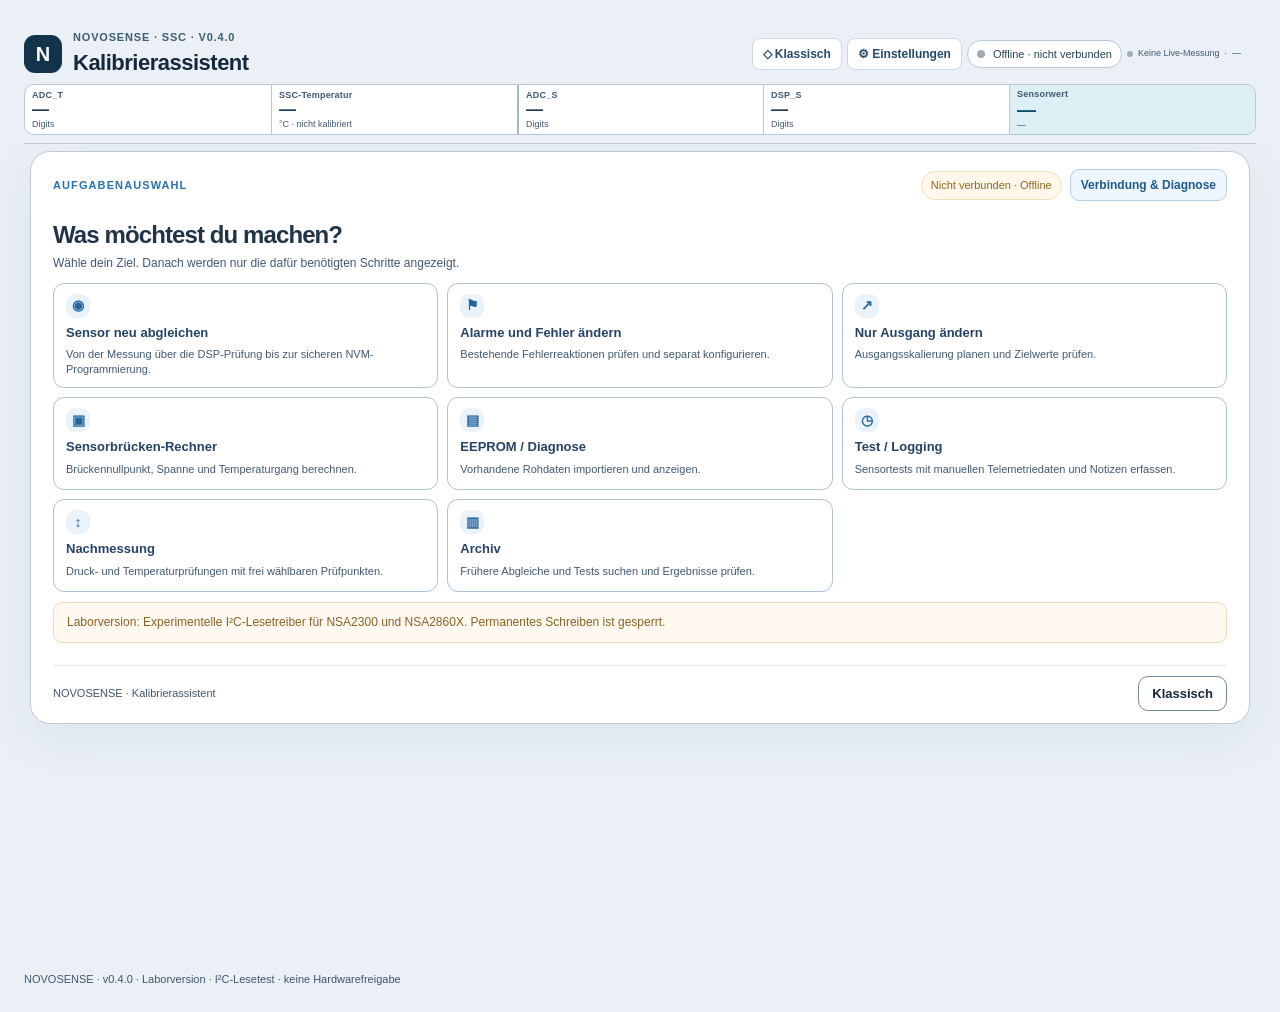
==== commit 18194c7f: "v0.4.0 experimental Web Serial I2C bridge and NOVOSENSE register readback" ====
--- a/index.html
+++ b/index.html
@@ -1,5 +1,5 @@
-<!DOCTYPE html><html lang="de-CH" class="guided-active"><head><meta charset="UTF-8"><meta name="viewport" content="width=device-width, initial-scale=1"><title>NOVOSENSE – Kalibrierassistent</title><script>try{document.documentElement.dataset.theme=localStorage.getItem('novo-theme')==='dark'?'dark':'light'}catch{}</script><link rel="stylesheet" href="master-base.css"><link rel="stylesheet" href="guided.css"><link rel="stylesheet" href="interface.css"><link rel="stylesheet" href="settings-refresh.css"><link rel="stylesheet" href="theme.css"><link rel="stylesheet" href="novosense.css"></head><body data-app-version="0.3.0"><div class="wrap"><header class="top">
-<div class="brand"><div class="logo" aria-hidden="true">N</div><div><div class="eyebrow">NOVOSENSE · SSC · v0.3.0</div><h1>Kalibrierassistent</h1></div></div>
+<!DOCTYPE html><html lang="de-CH" class="guided-active"><head><meta charset="UTF-8"><meta name="viewport" content="width=device-width, initial-scale=1"><title>NOVOSENSE – Kalibrierassistent</title><script>try{document.documentElement.dataset.theme=localStorage.getItem('novo-theme')==='dark'?'dark':'light'}catch{}</script><link rel="stylesheet" href="master-base.css"><link rel="stylesheet" href="guided.css"><link rel="stylesheet" href="interface.css"><link rel="stylesheet" href="settings-refresh.css"><link rel="stylesheet" href="theme.css"><link rel="stylesheet" href="novosense.css"></head><body data-app-version="0.4.0"><div class="wrap"><header class="top">
+<div class="brand"><div class="logo" aria-hidden="true">N</div><div><div class="eyebrow">NOVOSENSE · SSC · v0.4.0</div><h1>Kalibrierassistent</h1></div></div>
 <div class="live-overview" role="group" aria-label="Live-Sensorwerte: zuerst Temperatur, danach Druck und Sensorwert">
   <div class="live-kpi" title="ADC_T · Temperatur-Rohwert, keine direkte Temperatur in °C."><span class="live-kpi-label">ADC_T</span><span class="live-kpi-reading" id="liveAdcT">—</span><span class="live-kpi-unit">Digits</span></div>
   <div class="live-kpi" title="Keine Live-Temperatur ohne Hardwaretreiber."><span class="live-kpi-label">SSC-Temperatur</span><span class="live-kpi-reading" id="liveTempC">—</span><span class="live-kpi-unit" id="liveTempUnit">°C · nicht kalibriert</span></div>
@@ -8,4 +8,4 @@
   <div class="live-kpi live-kpi-primary"><span class="live-kpi-label">Sensorwert</span><span class="live-kpi-reading" id="livePressure">—</span><span class="live-kpi-unit live-pressure-meta"><span id="livePressureUnit">—</span> <button type="button" id="livePressureInfo" class="live-pressure-info" hidden aria-label="Berechnungsdetails" aria-describedby="livePressureTooltip">?</button><span id="livePressureTooltip" class="live-pressure-tooltip" role="tooltip"></span></span></div>
 </div>
 <div class="live-connection"><div class="connection-actions"><button type="button" id="guidedHomeTop" class="settings-gear guided-home-top" title="Zur geführten Aufgabenauswahl">↩ Aufgabenauswahl</button><button type="button" id="archiveOpen" class="settings-gear" title="Lokales Kalibrierarchiv durchsuchen" hidden>▤ Archiv</button><button type="button" id="verificationOpen" hidden aria-hidden="true" tabindex="-1" title="Nachmessung öffnen"></button><button type="button" id="guidedLaunchTop" class="settings-gear" title="Zur geführten Ansicht wechseln" aria-pressed="false">◇ Geführt</button><button type="button" id="settingsOpen" class="settings-gear" aria-expanded="false" aria-controls="settingsPanel" title="App-Einstellungen öffnen">⚙ Einstellungen</button><span class="chip"><span class="dot" id="statusDot"></span><span id="status">Offline · nicht verbunden</span></span><span class="live-meta"><span class="live-meta-dot" id="liveStateDot"></span><span id="liveState">Keine Live-Messung</span><span aria-hidden="true">·</span><span id="liveLastRead">—</span><span id="liveDiagnostic" title="Erfolgreiche ADC_S-Live-Abfragen / Versuche" style="font-size:10px;opacity:.85"></span></span></div></div>
-</header><section id="settingsPanel" class="settings-panel" hidden aria-label="App-Einstellungen"><div class="settings-panel-head"><div><strong>App-Einstellungen</strong><span>Darstellung und Messverhalten</span></div></div><div class="settings-body"><section class="settings-group"><h3>Darstellung</h3><div class="settings-fields"><label>Farbmodus<select id="settingsTheme"><option value="light">Hell</option><option value="dark">Dunkel</option></select></label></div><label class="toggle"><input id="expertMode" type="checkbox"> Expertenparameter</label><p class="settings-caption">Wird lokal im Browser gespeichert.</p></section><section class="settings-group"><h3>Hilfen &amp; Tools</h3><p><a href="docs.html">Technische Referenzen</a> · <a href="https://vadergit.github.io/SSC-Calibration-Studio/">SSC Calibration Studio</a></p><p>Offline-Laborversion. Keine Hardwarefreigabe.</p></section></div></section><section id="guidedWorkspace" aria-label="Geführter Sensor-Kalibrierassistent"></section><div class="foot">NOVOSENSE · v0.3.0 · Offline-Laborversion · keine Hardwarefreigabe</div></div><script type="module" src="novosense.mjs"></script></body></html>+</header><section id="settingsPanel" class="settings-panel" hidden aria-label="App-Einstellungen"><div class="settings-panel-head"><div><strong>App-Einstellungen</strong><span>Darstellung und Messverhalten</span></div></div><div class="settings-body"><section class="settings-group"><h3>Darstellung</h3><div class="settings-fields"><label>Farbmodus<select id="settingsTheme"><option value="light">Hell</option><option value="dark">Dunkel</option></select></label></div><label class="toggle"><input id="expertMode" type="checkbox"> Expertenparameter</label><p class="settings-caption">Wird lokal im Browser gespeichert.</p></section><section class="settings-group"><h3>Hilfen &amp; Tools</h3><p><a href="docs.html">Technische Referenzen</a> · <a href="https://vadergit.github.io/SSC-Calibration-Studio/">SSC Calibration Studio</a></p><p>Laborversion · I²C-Lesetest. Keine Hardwarefreigabe.</p></section></div></section><section id="guidedWorkspace" aria-label="Geführter Sensor-Kalibrierassistent"></section><div class="foot">NOVOSENSE · v0.4.0 · Laborversion · I²C-Lesetest · keine Hardwarefreigabe</div></div><script type="module" src="novosense.mjs"></script></body></html>
--- a/novosense.css
+++ b/novosense.css
@@ -1,3 +1,4 @@
 /* Only NOVOSENSE-specific additions; master styles otherwise unchanged. */
 [hidden]{display:none!important}#guidedWorkspace .novo-home .gw-sidebar{display:none}#guidedWorkspace .novo-home{grid-template-columns:minmax(0,1fr)}#guidedWorkspace .novo-home .gw-progressbar{visibility:hidden;margin:8px 0}#guidedWorkspace .novo-home .gw-main{min-height:530px}
-.novo-table{overflow:auto;margin:12px 0}.novo-table table{border-collapse:collapse;width:100%;font-size:12px}.novo-table th,.novo-table td{text-align:left;border-bottom:1px solid var(--line);padding:8px;vertical-align:middle}.novo-table input{min-width:90px}.novo-table button{white-space:nowrap}.novo-pre{white-space:pre-wrap;overflow-wrap:anywhere;background:var(--theme-raised);color:var(--ink);padding:12px;border:1px solid var(--line);border-radius:8px;max-height:320px;overflow:auto}.novo-graph{width:100%;height:auto;max-height:260px}.novo-stack{display:grid;gap:12px}.novo-stack label{min-width:0}.novo-formula{font-family:ui-monospace,monospace;font-size:12px;overflow-wrap:anywhere}.novo-link{color:var(--blue)}.novo-fail{color:var(--red)}.novo-pass{color:var(--green)}#guidedWorkspace .novo-choice-status{font-size:10px;color:var(--muted)}#guidedWorkspace .gw-choice{cursor:pointer}.novo-check{display:flex;align-items:center;gap:8px}.novo-check input{width:auto}.novo-archive-item{display:flex;align-items:center;justify-content:space-between;gap:8px;flex-wrap:wrap;padding:10px;border-bottom:1px solid var(--line)}#guidedWorkspace .gw-tile input[type=file]{max-width:100%}@media print{header,.gw-sidebar,.gw-footer,.gw-topline,button,.settings-panel,.foot{display:none!important}.gw-shell{display:block!important;box-shadow:none!important;border:none!important}.gw-main{padding:0!important}#guidedWorkspace{margin:0!important}.novo-pre{max-height:none!important}}+.novo-table{overflow:auto;margin:12px 0}.novo-table table{border-collapse:collapse;width:100%;font-size:12px}.novo-table th,.novo-table td{text-align:left;border-bottom:1px solid var(--line);padding:8px;vertical-align:middle}.novo-table input{min-width:90px}.novo-table button{white-space:nowrap}.novo-pre{white-space:pre-wrap;overflow-wrap:anywhere;background:var(--theme-raised);color:var(--ink);padding:12px;border:1px solid var(--line);border-radius:8px;max-height:320px;overflow:auto}.novo-graph{width:100%;height:auto;max-height:260px}.novo-stack{display:grid;gap:12px}.novo-stack label{min-width:0}.novo-formula{font-family:ui-monospace,monospace;font-size:12px;overflow-wrap:anywhere}.novo-link{color:var(--blue)}.novo-fail{color:var(--red)}.novo-pass{color:var(--green)}#guidedWorkspace .novo-choice-status{font-size:10px;color:var(--muted)}#guidedWorkspace .gw-choice{cursor:pointer}.novo-check{display:flex;align-items:center;gap:8px}.novo-check input{width:auto}.novo-archive-item{display:flex;align-items:center;justify-content:space-between;gap:8px;flex-wrap:wrap;padding:10px;border-bottom:1px solid var(--line)}#guidedWorkspace .gw-tile input[type=file]{max-width:100%}@media print{header,.gw-sidebar,.gw-footer,.gw-topline,button,.settings-panel,.foot{display:none!important}.gw-shell{display:block!important;box-shadow:none!important;border:none!important}.gw-main{padding:0!important}#guidedWorkspace{margin:0!important}.novo-pre{max-height:none!important}}
+#guidedWorkspace .novo-classic{grid-template-columns:240px minmax(0,1fr);border:0;box-shadow:none;background:transparent;gap:22px;overflow:visible}#guidedWorkspace .novo-classic .gw-sidebar{background:transparent;border:0;padding:0}#guidedWorkspace .novo-classic .gw-main{background:var(--paper);border:1px solid var(--line);border-radius:13px;padding:20px}#guidedWorkspace .novo-classic .gw-sideitem{border-radius:9px;font-size:13px;padding:10px 12px}#guidedWorkspace .novo-classic .gw-no{border-radius:7px}@media(max-width:900px){#guidedWorkspace .novo-classic{grid-template-columns:1fr;gap:10px}}
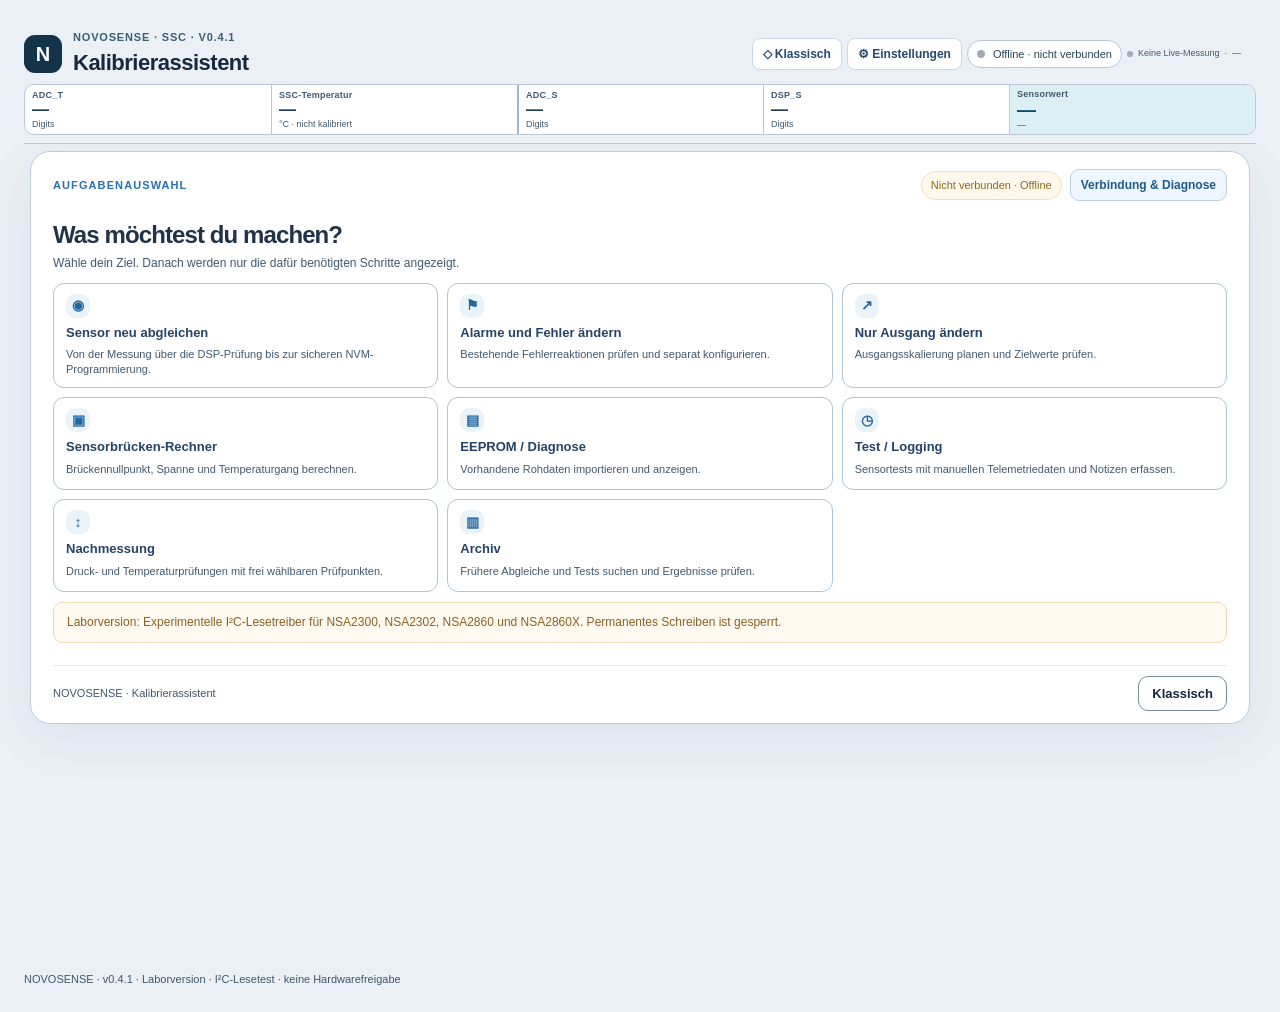
==== commit fcf56a98: "v0.4.1 fix AVR compile, extend read profiles, decode EEPROM and average fresh samples" ====
--- a/index.html
+++ b/index.html
@@ -1,5 +1,5 @@
-<!DOCTYPE html><html lang="de-CH" class="guided-active"><head><meta charset="UTF-8"><meta name="viewport" content="width=device-width, initial-scale=1"><title>NOVOSENSE – Kalibrierassistent</title><script>try{document.documentElement.dataset.theme=localStorage.getItem('novo-theme')==='dark'?'dark':'light'}catch{}</script><link rel="stylesheet" href="master-base.css"><link rel="stylesheet" href="guided.css"><link rel="stylesheet" href="interface.css"><link rel="stylesheet" href="settings-refresh.css"><link rel="stylesheet" href="theme.css"><link rel="stylesheet" href="novosense.css"></head><body data-app-version="0.4.0"><div class="wrap"><header class="top">
-<div class="brand"><div class="logo" aria-hidden="true">N</div><div><div class="eyebrow">NOVOSENSE · SSC · v0.4.0</div><h1>Kalibrierassistent</h1></div></div>
+<!DOCTYPE html><html lang="de-CH" class="guided-active"><head><meta charset="UTF-8"><meta name="viewport" content="width=device-width, initial-scale=1"><title>NOVOSENSE – Kalibrierassistent</title><script>try{document.documentElement.dataset.theme=localStorage.getItem('novo-theme')==='dark'?'dark':'light'}catch{}</script><link rel="stylesheet" href="master-base.css"><link rel="stylesheet" href="guided.css"><link rel="stylesheet" href="interface.css"><link rel="stylesheet" href="settings-refresh.css"><link rel="stylesheet" href="theme.css"><link rel="stylesheet" href="novosense.css"></head><body data-app-version="0.4.1"><div class="wrap"><header class="top">
+<div class="brand"><div class="logo" aria-hidden="true">N</div><div><div class="eyebrow">NOVOSENSE · SSC · v0.4.1</div><h1>Kalibrierassistent</h1></div></div>
 <div class="live-overview" role="group" aria-label="Live-Sensorwerte: zuerst Temperatur, danach Druck und Sensorwert">
   <div class="live-kpi" title="ADC_T · Temperatur-Rohwert, keine direkte Temperatur in °C."><span class="live-kpi-label">ADC_T</span><span class="live-kpi-reading" id="liveAdcT">—</span><span class="live-kpi-unit">Digits</span></div>
   <div class="live-kpi" title="Keine Live-Temperatur ohne Hardwaretreiber."><span class="live-kpi-label">SSC-Temperatur</span><span class="live-kpi-reading" id="liveTempC">—</span><span class="live-kpi-unit" id="liveTempUnit">°C · nicht kalibriert</span></div>
@@ -8,4 +8,4 @@
   <div class="live-kpi live-kpi-primary"><span class="live-kpi-label">Sensorwert</span><span class="live-kpi-reading" id="livePressure">—</span><span class="live-kpi-unit live-pressure-meta"><span id="livePressureUnit">—</span> <button type="button" id="livePressureInfo" class="live-pressure-info" hidden aria-label="Berechnungsdetails" aria-describedby="livePressureTooltip">?</button><span id="livePressureTooltip" class="live-pressure-tooltip" role="tooltip"></span></span></div>
 </div>
 <div class="live-connection"><div class="connection-actions"><button type="button" id="guidedHomeTop" class="settings-gear guided-home-top" title="Zur geführten Aufgabenauswahl">↩ Aufgabenauswahl</button><button type="button" id="archiveOpen" class="settings-gear" title="Lokales Kalibrierarchiv durchsuchen" hidden>▤ Archiv</button><button type="button" id="verificationOpen" hidden aria-hidden="true" tabindex="-1" title="Nachmessung öffnen"></button><button type="button" id="guidedLaunchTop" class="settings-gear" title="Zur geführten Ansicht wechseln" aria-pressed="false">◇ Geführt</button><button type="button" id="settingsOpen" class="settings-gear" aria-expanded="false" aria-controls="settingsPanel" title="App-Einstellungen öffnen">⚙ Einstellungen</button><span class="chip"><span class="dot" id="statusDot"></span><span id="status">Offline · nicht verbunden</span></span><span class="live-meta"><span class="live-meta-dot" id="liveStateDot"></span><span id="liveState">Keine Live-Messung</span><span aria-hidden="true">·</span><span id="liveLastRead">—</span><span id="liveDiagnostic" title="Erfolgreiche ADC_S-Live-Abfragen / Versuche" style="font-size:10px;opacity:.85"></span></span></div></div>
-</header><section id="settingsPanel" class="settings-panel" hidden aria-label="App-Einstellungen"><div class="settings-panel-head"><div><strong>App-Einstellungen</strong><span>Darstellung und Messverhalten</span></div></div><div class="settings-body"><section class="settings-group"><h3>Darstellung</h3><div class="settings-fields"><label>Farbmodus<select id="settingsTheme"><option value="light">Hell</option><option value="dark">Dunkel</option></select></label></div><label class="toggle"><input id="expertMode" type="checkbox"> Expertenparameter</label><p class="settings-caption">Wird lokal im Browser gespeichert.</p></section><section class="settings-group"><h3>Hilfen &amp; Tools</h3><p><a href="docs.html">Technische Referenzen</a> · <a href="https://vadergit.github.io/SSC-Calibration-Studio/">SSC Calibration Studio</a></p><p>Laborversion · I²C-Lesetest. Keine Hardwarefreigabe.</p></section></div></section><section id="guidedWorkspace" aria-label="Geführter Sensor-Kalibrierassistent"></section><div class="foot">NOVOSENSE · v0.4.0 · Laborversion · I²C-Lesetest · keine Hardwarefreigabe</div></div><script type="module" src="novosense.mjs"></script></body></html>+</header><section id="settingsPanel" class="settings-panel" hidden aria-label="App-Einstellungen"><div class="settings-panel-head"><div><strong>App-Einstellungen</strong><span>Darstellung und Messverhalten</span></div></div><div class="settings-body"><section class="settings-group"><h3>Darstellung</h3><div class="settings-fields"><label>Farbmodus<select id="settingsTheme"><option value="light">Hell</option><option value="dark">Dunkel</option></select></label></div><label class="toggle"><input id="expertMode" type="checkbox"> Expertenparameter</label><p class="settings-caption">Wird lokal im Browser gespeichert.</p></section><section class="settings-group"><h3>Hilfen &amp; Tools</h3><p><a href="docs.html">Technische Referenzen</a> · <a href="https://vadergit.github.io/SSC-Calibration-Studio/">SSC Calibration Studio</a></p><p>Laborversion · I²C-Lesetest. Keine Hardwarefreigabe.</p></section></div></section><section id="guidedWorkspace" aria-label="Geführter Sensor-Kalibrierassistent"></section><div class="foot">NOVOSENSE · v0.4.1 · Laborversion · I²C-Lesetest · keine Hardwarefreigabe</div></div><script type="module" src="novosense.mjs"></script></body></html>
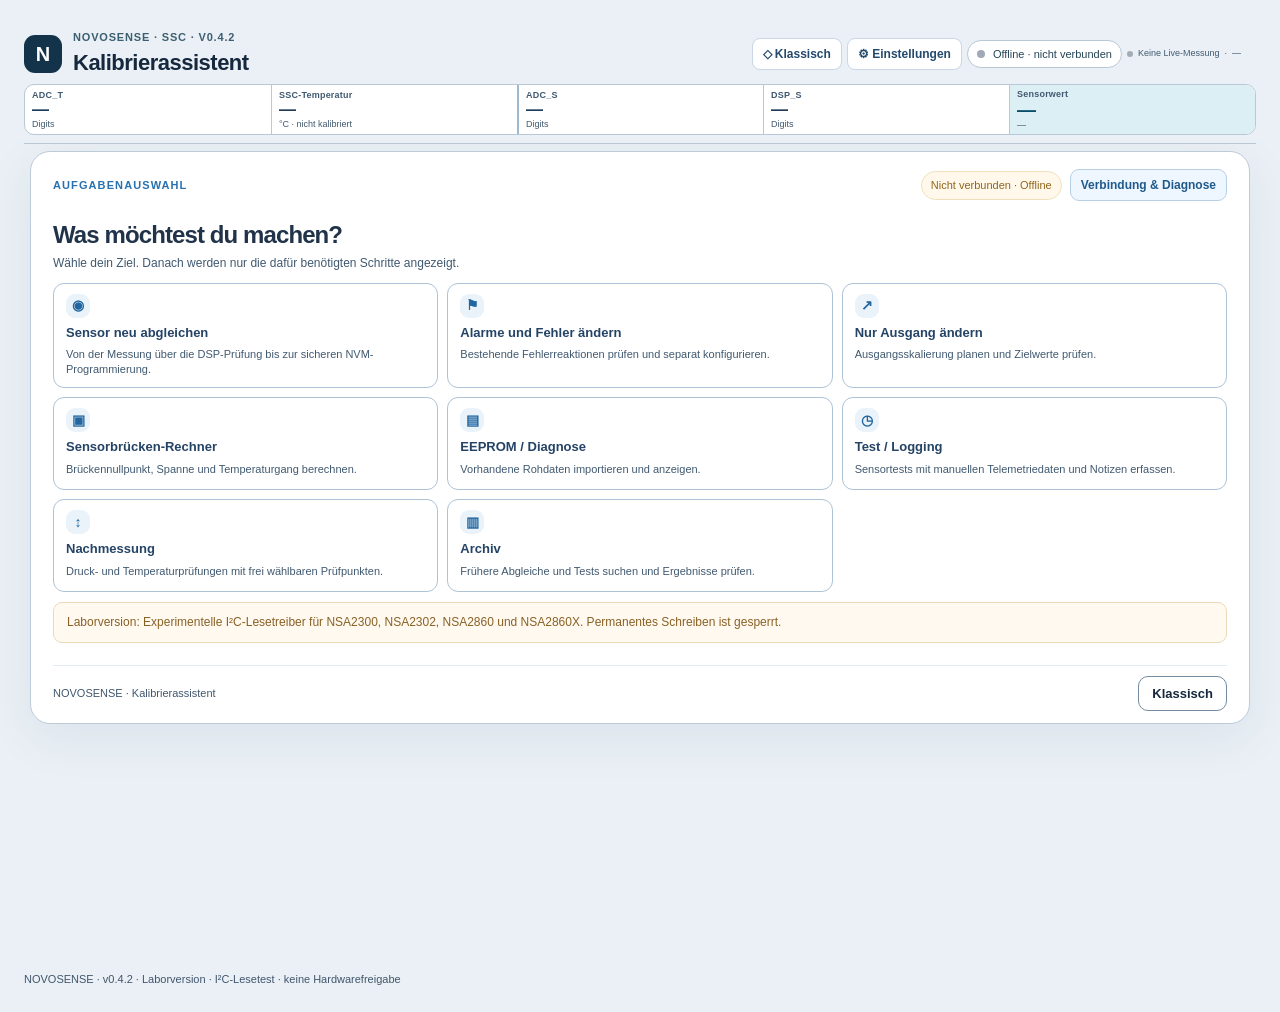
==== commit 3321052b: "v0.4.2 explicit DIY adapters and original NOVOSENSE RS485 local transport" ====
--- a/index.html
+++ b/index.html
@@ -1,5 +1,5 @@
-<!DOCTYPE html><html lang="de-CH" class="guided-active"><head><meta charset="UTF-8"><meta name="viewport" content="width=device-width, initial-scale=1"><title>NOVOSENSE – Kalibrierassistent</title><script>try{document.documentElement.dataset.theme=localStorage.getItem('novo-theme')==='dark'?'dark':'light'}catch{}</script><link rel="stylesheet" href="master-base.css"><link rel="stylesheet" href="guided.css"><link rel="stylesheet" href="interface.css"><link rel="stylesheet" href="settings-refresh.css"><link rel="stylesheet" href="theme.css"><link rel="stylesheet" href="novosense.css"></head><body data-app-version="0.4.1"><div class="wrap"><header class="top">
-<div class="brand"><div class="logo" aria-hidden="true">N</div><div><div class="eyebrow">NOVOSENSE · SSC · v0.4.1</div><h1>Kalibrierassistent</h1></div></div>
+<!DOCTYPE html><html lang="de-CH" class="guided-active"><head><meta charset="UTF-8"><meta name="viewport" content="width=device-width, initial-scale=1"><title>NOVOSENSE – Kalibrierassistent</title><script>try{document.documentElement.dataset.theme=localStorage.getItem('novo-theme')==='dark'?'dark':'light'}catch{}</script><link rel="stylesheet" href="master-base.css"><link rel="stylesheet" href="guided.css"><link rel="stylesheet" href="interface.css"><link rel="stylesheet" href="settings-refresh.css"><link rel="stylesheet" href="theme.css"><link rel="stylesheet" href="novosense.css"></head><body data-app-version="0.4.2"><div class="wrap"><header class="top">
+<div class="brand"><div class="logo" aria-hidden="true">N</div><div><div class="eyebrow">NOVOSENSE · SSC · v0.4.2</div><h1>Kalibrierassistent</h1></div></div>
 <div class="live-overview" role="group" aria-label="Live-Sensorwerte: zuerst Temperatur, danach Druck und Sensorwert">
   <div class="live-kpi" title="ADC_T · Temperatur-Rohwert, keine direkte Temperatur in °C."><span class="live-kpi-label">ADC_T</span><span class="live-kpi-reading" id="liveAdcT">—</span><span class="live-kpi-unit">Digits</span></div>
   <div class="live-kpi" title="Keine Live-Temperatur ohne Hardwaretreiber."><span class="live-kpi-label">SSC-Temperatur</span><span class="live-kpi-reading" id="liveTempC">—</span><span class="live-kpi-unit" id="liveTempUnit">°C · nicht kalibriert</span></div>
@@ -8,4 +8,4 @@
   <div class="live-kpi live-kpi-primary"><span class="live-kpi-label">Sensorwert</span><span class="live-kpi-reading" id="livePressure">—</span><span class="live-kpi-unit live-pressure-meta"><span id="livePressureUnit">—</span> <button type="button" id="livePressureInfo" class="live-pressure-info" hidden aria-label="Berechnungsdetails" aria-describedby="livePressureTooltip">?</button><span id="livePressureTooltip" class="live-pressure-tooltip" role="tooltip"></span></span></div>
 </div>
 <div class="live-connection"><div class="connection-actions"><button type="button" id="guidedHomeTop" class="settings-gear guided-home-top" title="Zur geführten Aufgabenauswahl">↩ Aufgabenauswahl</button><button type="button" id="archiveOpen" class="settings-gear" title="Lokales Kalibrierarchiv durchsuchen" hidden>▤ Archiv</button><button type="button" id="verificationOpen" hidden aria-hidden="true" tabindex="-1" title="Nachmessung öffnen"></button><button type="button" id="guidedLaunchTop" class="settings-gear" title="Zur geführten Ansicht wechseln" aria-pressed="false">◇ Geführt</button><button type="button" id="settingsOpen" class="settings-gear" aria-expanded="false" aria-controls="settingsPanel" title="App-Einstellungen öffnen">⚙ Einstellungen</button><span class="chip"><span class="dot" id="statusDot"></span><span id="status">Offline · nicht verbunden</span></span><span class="live-meta"><span class="live-meta-dot" id="liveStateDot"></span><span id="liveState">Keine Live-Messung</span><span aria-hidden="true">·</span><span id="liveLastRead">—</span><span id="liveDiagnostic" title="Erfolgreiche ADC_S-Live-Abfragen / Versuche" style="font-size:10px;opacity:.85"></span></span></div></div>
-</header><section id="settingsPanel" class="settings-panel" hidden aria-label="App-Einstellungen"><div class="settings-panel-head"><div><strong>App-Einstellungen</strong><span>Darstellung und Messverhalten</span></div></div><div class="settings-body"><section class="settings-group"><h3>Darstellung</h3><div class="settings-fields"><label>Farbmodus<select id="settingsTheme"><option value="light">Hell</option><option value="dark">Dunkel</option></select></label></div><label class="toggle"><input id="expertMode" type="checkbox"> Expertenparameter</label><p class="settings-caption">Wird lokal im Browser gespeichert.</p></section><section class="settings-group"><h3>Hilfen &amp; Tools</h3><p><a href="docs.html">Technische Referenzen</a> · <a href="https://vadergit.github.io/SSC-Calibration-Studio/">SSC Calibration Studio</a></p><p>Laborversion · I²C-Lesetest. Keine Hardwarefreigabe.</p></section></div></section><section id="guidedWorkspace" aria-label="Geführter Sensor-Kalibrierassistent"></section><div class="foot">NOVOSENSE · v0.4.1 · Laborversion · I²C-Lesetest · keine Hardwarefreigabe</div></div><script type="module" src="novosense.mjs"></script></body></html>+</header><section id="settingsPanel" class="settings-panel" hidden aria-label="App-Einstellungen"><div class="settings-panel-head"><div><strong>App-Einstellungen</strong><span>Darstellung und Messverhalten</span></div></div><div class="settings-body"><section class="settings-group"><h3>Darstellung</h3><div class="settings-fields"><label>Farbmodus<select id="settingsTheme"><option value="light">Hell</option><option value="dark">Dunkel</option></select></label></div><label class="toggle"><input id="expertMode" type="checkbox"> Expertenparameter</label><p class="settings-caption">Wird lokal im Browser gespeichert.</p></section><section class="settings-group"><h3>Hilfen &amp; Tools</h3><p><a href="docs.html">Technische Referenzen</a> · <a href="https://vadergit.github.io/SSC-Calibration-Studio/">SSC Calibration Studio</a></p><p>Laborversion · I²C-Lesetest. Keine Hardwarefreigabe.</p></section></div></section><section id="guidedWorkspace" aria-label="Geführter Sensor-Kalibrierassistent"></section><div class="foot">NOVOSENSE · v0.4.2 · Laborversion · I²C-Lesetest · keine Hardwarefreigabe</div></div><script type="module" src="novosense.mjs"></script></body></html>
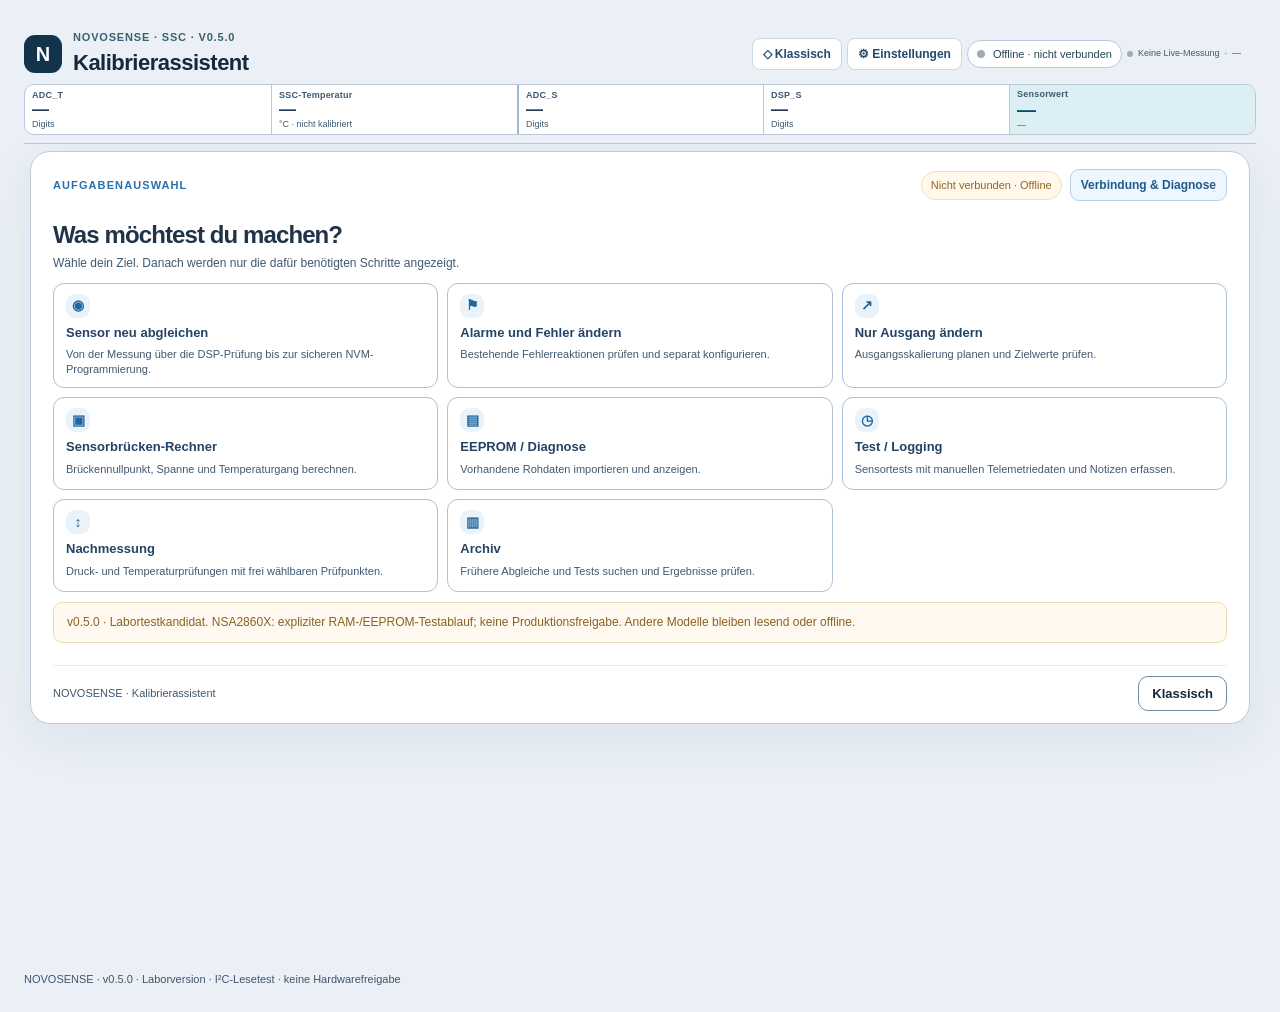
==== commit e813b264: "v0.5.0 NSA2860X guarded lab RAM and EEPROM test workflow, live logging and gain suggestion" ====
--- a/index.html
+++ b/index.html
@@ -1,5 +1,5 @@
-<!DOCTYPE html><html lang="de-CH" class="guided-active"><head><meta charset="UTF-8"><meta name="viewport" content="width=device-width, initial-scale=1"><title>NOVOSENSE – Kalibrierassistent</title><script>try{document.documentElement.dataset.theme=localStorage.getItem('novo-theme')==='dark'?'dark':'light'}catch{}</script><link rel="stylesheet" href="master-base.css"><link rel="stylesheet" href="guided.css"><link rel="stylesheet" href="interface.css"><link rel="stylesheet" href="settings-refresh.css"><link rel="stylesheet" href="theme.css"><link rel="stylesheet" href="novosense.css"></head><body data-app-version="0.4.2"><div class="wrap"><header class="top">
-<div class="brand"><div class="logo" aria-hidden="true">N</div><div><div class="eyebrow">NOVOSENSE · SSC · v0.4.2</div><h1>Kalibrierassistent</h1></div></div>
+<!DOCTYPE html><html lang="de-CH" class="guided-active"><head><meta charset="UTF-8"><meta name="viewport" content="width=device-width, initial-scale=1"><title>NOVOSENSE – Kalibrierassistent</title><script>try{document.documentElement.dataset.theme=localStorage.getItem('novo-theme')==='dark'?'dark':'light'}catch{}</script><link rel="stylesheet" href="master-base.css"><link rel="stylesheet" href="guided.css"><link rel="stylesheet" href="interface.css"><link rel="stylesheet" href="settings-refresh.css"><link rel="stylesheet" href="theme.css"><link rel="stylesheet" href="novosense.css"></head><body data-app-version="0.5.0"><div class="wrap"><header class="top">
+<div class="brand"><div class="logo" aria-hidden="true">N</div><div><div class="eyebrow">NOVOSENSE · SSC · v0.5.0</div><h1>Kalibrierassistent</h1></div></div>
 <div class="live-overview" role="group" aria-label="Live-Sensorwerte: zuerst Temperatur, danach Druck und Sensorwert">
   <div class="live-kpi" title="ADC_T · Temperatur-Rohwert, keine direkte Temperatur in °C."><span class="live-kpi-label">ADC_T</span><span class="live-kpi-reading" id="liveAdcT">—</span><span class="live-kpi-unit">Digits</span></div>
   <div class="live-kpi" title="Keine Live-Temperatur ohne Hardwaretreiber."><span class="live-kpi-label">SSC-Temperatur</span><span class="live-kpi-reading" id="liveTempC">—</span><span class="live-kpi-unit" id="liveTempUnit">°C · nicht kalibriert</span></div>
@@ -8,4 +8,4 @@
   <div class="live-kpi live-kpi-primary"><span class="live-kpi-label">Sensorwert</span><span class="live-kpi-reading" id="livePressure">—</span><span class="live-kpi-unit live-pressure-meta"><span id="livePressureUnit">—</span> <button type="button" id="livePressureInfo" class="live-pressure-info" hidden aria-label="Berechnungsdetails" aria-describedby="livePressureTooltip">?</button><span id="livePressureTooltip" class="live-pressure-tooltip" role="tooltip"></span></span></div>
 </div>
 <div class="live-connection"><div class="connection-actions"><button type="button" id="guidedHomeTop" class="settings-gear guided-home-top" title="Zur geführten Aufgabenauswahl">↩ Aufgabenauswahl</button><button type="button" id="archiveOpen" class="settings-gear" title="Lokales Kalibrierarchiv durchsuchen" hidden>▤ Archiv</button><button type="button" id="verificationOpen" hidden aria-hidden="true" tabindex="-1" title="Nachmessung öffnen"></button><button type="button" id="guidedLaunchTop" class="settings-gear" title="Zur geführten Ansicht wechseln" aria-pressed="false">◇ Geführt</button><button type="button" id="settingsOpen" class="settings-gear" aria-expanded="false" aria-controls="settingsPanel" title="App-Einstellungen öffnen">⚙ Einstellungen</button><span class="chip"><span class="dot" id="statusDot"></span><span id="status">Offline · nicht verbunden</span></span><span class="live-meta"><span class="live-meta-dot" id="liveStateDot"></span><span id="liveState">Keine Live-Messung</span><span aria-hidden="true">·</span><span id="liveLastRead">—</span><span id="liveDiagnostic" title="Erfolgreiche ADC_S-Live-Abfragen / Versuche" style="font-size:10px;opacity:.85"></span></span></div></div>
-</header><section id="settingsPanel" class="settings-panel" hidden aria-label="App-Einstellungen"><div class="settings-panel-head"><div><strong>App-Einstellungen</strong><span>Darstellung und Messverhalten</span></div></div><div class="settings-body"><section class="settings-group"><h3>Darstellung</h3><div class="settings-fields"><label>Farbmodus<select id="settingsTheme"><option value="light">Hell</option><option value="dark">Dunkel</option></select></label></div><label class="toggle"><input id="expertMode" type="checkbox"> Expertenparameter</label><p class="settings-caption">Wird lokal im Browser gespeichert.</p></section><section class="settings-group"><h3>Hilfen &amp; Tools</h3><p><a href="docs.html">Technische Referenzen</a> · <a href="https://vadergit.github.io/SSC-Calibration-Studio/">SSC Calibration Studio</a></p><p>Laborversion · I²C-Lesetest. Keine Hardwarefreigabe.</p></section></div></section><section id="guidedWorkspace" aria-label="Geführter Sensor-Kalibrierassistent"></section><div class="foot">NOVOSENSE · v0.4.2 · Laborversion · I²C-Lesetest · keine Hardwarefreigabe</div></div><script type="module" src="novosense.mjs"></script></body></html>+</header><section id="settingsPanel" class="settings-panel" hidden aria-label="App-Einstellungen"><div class="settings-panel-head"><div><strong>App-Einstellungen</strong><span>Darstellung und Messverhalten</span></div></div><div class="settings-body"><section class="settings-group"><h3>Darstellung</h3><div class="settings-fields"><label>Farbmodus<select id="settingsTheme"><option value="light">Hell</option><option value="dark">Dunkel</option></select></label></div><label class="toggle"><input id="expertMode" type="checkbox"> Expertenparameter</label><p class="settings-caption">Wird lokal im Browser gespeichert.</p></section><section class="settings-group"><h3>Hilfen &amp; Tools</h3><p><a href="docs.html">Technische Referenzen</a> · <a href="https://vadergit.github.io/SSC-Calibration-Studio/">SSC Calibration Studio</a></p><p>Laborversion · I²C-Lesetest. Keine Hardwarefreigabe.</p></section></div></section><section id="guidedWorkspace" aria-label="Geführter Sensor-Kalibrierassistent"></section><div class="foot">NOVOSENSE · v0.5.0 · Laborversion · I²C-Lesetest · keine Hardwarefreigabe</div></div><script type="module" src="novosense.mjs"></script></body></html>
